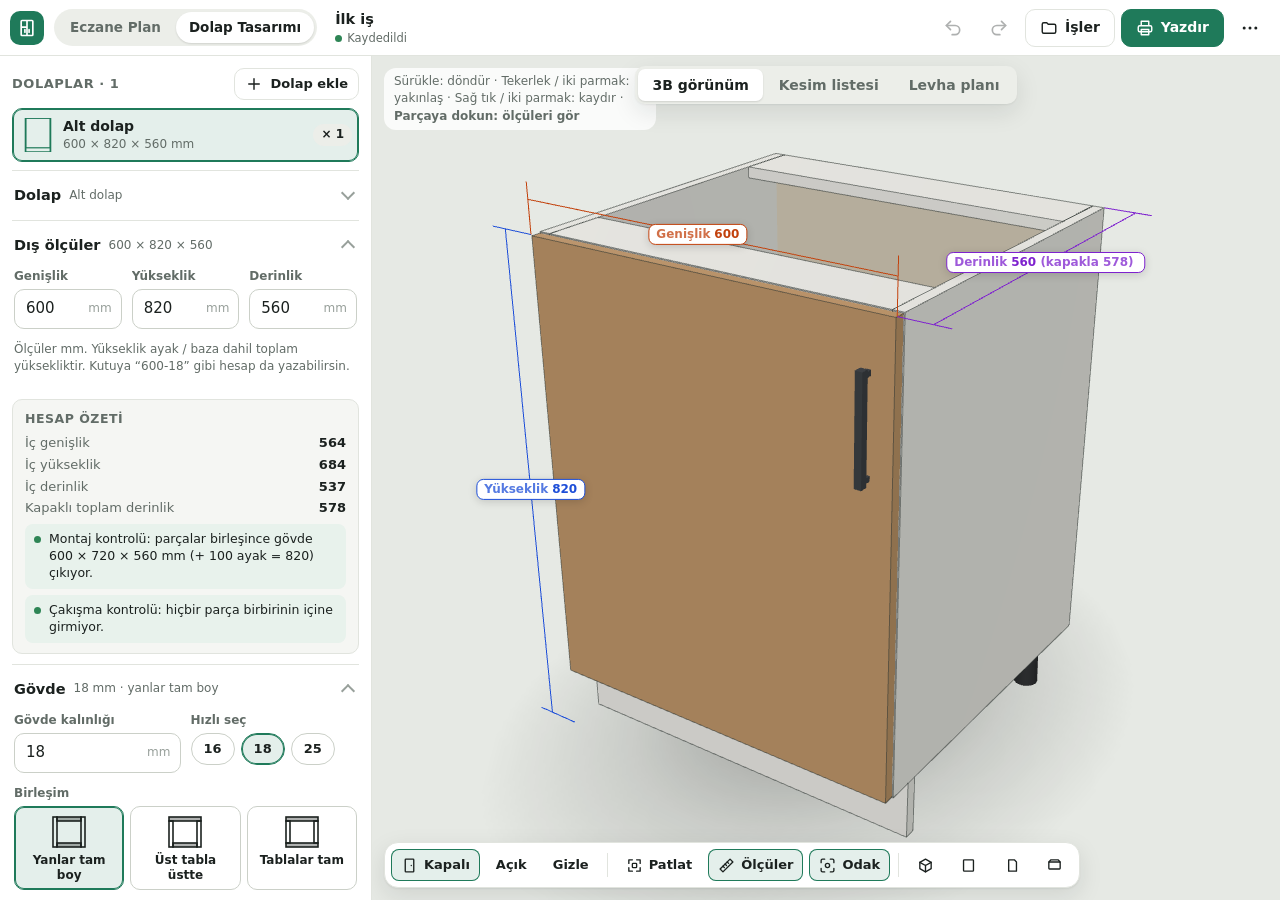
==== dolap/index.html @ 4dea0fe1 "Dolap Tasarımı: ölçüden kesim listesi, 3B parça ölçüleri, levha planı (ayrı uygulama) Üst sekmeye ba" ====
<!doctype html>
<html lang="tr">
<head>
<meta charset="utf-8">
<meta name="viewport" content="width=device-width, initial-scale=1, viewport-fit=cover, interactive-widget=resizes-content">
<meta name="theme-color" content="#FFFFFF">
<meta name="description" content="Dolap ölçülerini gir: yan, raf, tabla, arkalık, kapak ve çekmece kesim ölçüleri milimetrik hesaplansın; 3B gör, levha planı çıkar.">
<meta name="apple-mobile-web-app-capable" content="yes">
<meta name="mobile-web-app-capable" content="yes">
<link rel="icon" href="icon.svg" type="image/svg+xml">
<title>Dolap Tasarımı</title>
<script>
/* Tema, ilk boyamadan önce (yoksa ana uygulamanın teması) */
(function(){try{var s=JSON.parse(localStorage.getItem('dolap.v1.settings')||'null')||JSON.parse(localStorage.getItem('eczplan.v2.settings')||'{}');var m=s.mode||'auto';var r=document.documentElement;if(m==='glass'){r.dataset.glass='1';m='dark';}if(m==='auto')m=matchMedia('(prefers-color-scheme: dark)').matches?'dark':'light';r.dataset.mode=m;}catch(e){}})();
</script>
<style>
:root{
  --bg:#F3F4F1; --surface:#FFFFFF; --surface-2:#F5F6F3; --surface-3:#ECEEE9;
  --line:#E1E4DE; --line-2:#CBD0C8; --ink:#1B211F; --muted:#626C67; --faint:#98A09B;
  --accent:#1F7A5A; --accent-ink:#FFFFFF;
  --accent-soft:color-mix(in srgb,var(--accent) 12%,var(--surface));
  --danger:#C23A2B; --warn:#B26B12; --ok:#2E8555; --info:#3B6FB6;
  --danger-soft:color-mix(in srgb,var(--danger) 11%,var(--surface));
  --warn-soft:color-mix(in srgb,var(--warn) 13%,var(--surface));
  --ok-soft:color-mix(in srgb,var(--ok) 11%,var(--surface));
  --scene-bg:#E6E9E4; --dimL:#C2410C; --dimW:#1D4ED8; --dimT:#7E22CE;
  --shadow:0 1px 2px rgba(20,30,26,.06),0 8px 24px rgba(20,30,26,.10);
  --shadow-lg:0 2px 6px rgba(20,30,26,.08),0 20px 50px rgba(20,30,26,.18);
  --r:14px; --r-sm:10px; --r-xs:8px;
  --font:system-ui,-apple-system,"Segoe UI",Roboto,"Helvetica Neue",Arial,sans-serif;
  --mono:ui-monospace,SFMono-Regular,Menlo,Consolas,"Liberation Mono",monospace;
  --side:372px; --bar-h:56px;
  color-scheme:light;
}
:root[data-mode="dark"]{
  --bg:#121615; --surface:#1B201E; --surface-2:#212725; --surface-3:#29302D;
  --line:#2C3431; --line-2:#3D4743; --ink:#E6EBE8; --muted:#9AA59F; --faint:#6A756F;
  --accent:#3DBE8B; --accent-ink:#0E1512;
  --danger:#EE7462; --warn:#E2A94C; --ok:#4CC38A; --info:#7EA6E0;
  --scene-bg:#161B19; --dimL:#FB923C; --dimW:#60A5FA; --dimT:#C084FC;
  --shadow:0 1px 2px rgba(0,0,0,.35),0 8px 24px rgba(0,0,0,.35);
  --shadow-lg:0 2px 6px rgba(0,0,0,.4),0 20px 50px rgba(0,0,0,.5);
  color-scheme:dark;
}
*{box-sizing:border-box}
html,body{height:100%}
body{margin:0;background:var(--bg);color:var(--ink);font:14px/1.45 var(--font);-webkit-text-size-adjust:100%;-webkit-tap-highlight-color:transparent;overscroll-behavior:none}
button,input,select,textarea{font:inherit;color:inherit}
button{cursor:pointer;-webkit-user-select:none;user-select:none}
[hidden]{display:none!important}
:focus-visible{outline:2px solid var(--accent);outline-offset:2px}
svg{flex:none}
.grow{flex:1}
a{color:inherit}

/* ---------- buttons ---------- */
.btn{display:inline-flex;align-items:center;justify-content:center;gap:7px;min-height:38px;padding:0 14px;border-radius:var(--r-sm);border:1px solid var(--line);background:var(--surface);font-weight:600;white-space:nowrap;transition:background .15s,border-color .15s;text-decoration:none}
.btn:hover{background:var(--surface-2)}
.btn svg{width:18px;height:18px}
.btn.primary{background:var(--accent);border-color:var(--accent);color:var(--accent-ink)}
.btn.primary:hover{background:color-mix(in srgb,var(--accent) 88%,#000)}
.btn.ghost{border-color:transparent;background:transparent}
.btn.ghost:hover{background:var(--surface-3)}
.btn.danger{color:var(--danger)}
.btn.sm{min-height:32px;padding:0 10px;font-size:13px}
.btn.full{width:100%}
.icon-btn{display:inline-flex;align-items:center;justify-content:center;width:40px;height:40px;border-radius:var(--r-sm);border:1px solid transparent;background:transparent;color:var(--ink);padding:0;flex:none}
.icon-btn:hover{background:var(--surface-3)}
.icon-btn:disabled{opacity:.35;cursor:default;background:transparent}
.icon-btn svg{width:20px;height:20px}
.icon-btn.sm{width:32px;height:32px}
.icon-btn.sm svg{width:17px;height:17px}
.seg{display:inline-flex;background:var(--surface-3);border-radius:var(--r-sm);padding:3px;gap:2px}
.seg button{justify-content:center;border:0;background:transparent;border-radius:calc(var(--r-sm) - 3px);padding:0 14px;min-height:32px;font-weight:600;color:var(--muted);display:inline-flex;align-items:center;gap:6px;white-space:nowrap}
.seg button.on{background:var(--surface);color:var(--ink);box-shadow:0 1px 2px rgba(0,0,0,.12)}
.seg.sm button{min-height:28px;padding:0 10px;font-size:12.5px}
.chips{display:flex;flex-wrap:wrap;gap:6px}
.chips button{border:1px solid var(--line-2);background:var(--surface);border-radius:999px;padding:4px 12px;font-size:13px;font-weight:600;min-height:32px;display:inline-flex;align-items:center;gap:6px}
.chips button.on{background:var(--accent-soft);border-color:var(--accent);color:var(--ink);box-shadow:0 0 0 1px var(--accent) inset}
.chips button:disabled{opacity:.4;cursor:default}
.chips.blocks{display:grid;grid-template-columns:repeat(auto-fill,minmax(98px,1fr))}
.chips.blocks button{border-radius:var(--r-sm);flex-direction:column;padding:8px 6px 7px;gap:4px;font-size:12px;line-height:1.2;text-align:center}
.chips.blocks button svg{width:40px;height:34px}

/* ---------- top bar ---------- */
.app{position:fixed;inset:0;display:grid;grid-template-columns:var(--side) minmax(0,1fr);grid-template-rows:var(--bar-h) minmax(0,1fr);background:var(--bg)}
.bar{grid-column:1/-1;display:flex;align-items:center;gap:6px;padding:0 10px;padding-left:max(10px,env(safe-area-inset-left));padding-right:max(10px,env(safe-area-inset-right));background:var(--surface);border-bottom:1px solid var(--line);z-index:20;min-width:0}
.logo{display:inline-flex;text-decoration:none}
.logo i{width:34px;height:34px;border-radius:10px;background:var(--accent);color:var(--accent-ink);display:inline-flex;align-items:center;justify-content:center}
.logo i svg{width:20px;height:20px}
.apptabs{display:inline-flex;background:var(--surface-3);border-radius:999px;padding:3px;gap:2px;margin:0 4px;flex:none}
.apptabs a{text-decoration:none;font-weight:650;font-size:13.5px;color:var(--muted);padding:6px 13px;border-radius:999px;white-space:nowrap}
.apptabs a:hover{color:var(--ink)}
.apptabs a.on{background:var(--surface);color:var(--ink);box-shadow:0 1px 2px rgba(0,0,0,.12)}
.jobname{display:flex;flex-direction:column;align-items:flex-start;min-width:0;border:0;background:transparent;padding:3px 8px;border-radius:var(--r-xs);text-align:left;max-width:26vw}
.jobname:hover{background:var(--surface-3)}
.jobname b{font-size:14.5px;white-space:nowrap;overflow:hidden;text-overflow:ellipsis;max-width:100%}
.jobname small{font-size:11.5px;color:var(--muted);display:flex;align-items:center;gap:5px;white-space:nowrap}
.jobname small i{width:7px;height:7px;border-radius:50%;background:var(--ok);display:inline-block}
.jobname small i.dirty{background:var(--warn)}
.mtabs{display:none}

/* ---------- side / form ---------- */
.side{background:var(--surface);border-right:1px solid var(--line);overflow:auto;overscroll-behavior:contain;min-height:0;padding-bottom:30px}
.cabs{padding:12px 12px 4px;display:flex;flex-direction:column;gap:6px}
.cabs-head{display:flex;align-items:center;gap:6px;margin-bottom:2px}
.cabs-head b{flex:1;font-size:13px;color:var(--muted);text-transform:uppercase;letter-spacing:.04em}
.cab{display:flex;align-items:center;gap:10px;border:1px solid var(--line);border-radius:var(--r-sm);padding:7px 6px 7px 10px;background:var(--surface);cursor:pointer;min-height:50px}
.cab:hover{border-color:var(--line-2)}
.cab.on{border-color:var(--accent);background:var(--accent-soft);box-shadow:0 0 0 1px var(--accent) inset}
.cab .ic{width:30px;height:34px;flex:none;color:var(--muted)}
.cab.on .ic{color:var(--accent)}
.cab .tx{flex:1;min-width:0;display:flex;flex-direction:column}
.cab .tx b{font-size:14px;white-space:nowrap;overflow:hidden;text-overflow:ellipsis}
.cab .tx small{color:var(--muted);font-size:12px;font-variant-numeric:tabular-nums}
.cab .qty{font-size:12px;font-weight:700;background:var(--surface-3);border-radius:999px;padding:2px 8px;white-space:nowrap}
.cab .warnb{width:9px;height:9px;border-radius:50%;background:var(--danger);flex:none}
.cab .warnb.w{background:var(--warn)}
.form{padding:4px 12px}
.grp{border-top:1px solid var(--line);padding:4px 0}
.grp>summary{list-style:none;display:flex;align-items:center;gap:8px;padding:10px 2px;cursor:pointer;font-weight:700;font-size:14.5px;-webkit-user-select:none;user-select:none}
.grp>summary::-webkit-details-marker{display:none}
.grp>summary::after{content:"";width:8px;height:8px;border-right:2px solid var(--faint);border-bottom:2px solid var(--faint);transform:rotate(45deg);margin:-4px 4px 0 auto;transition:transform .15s}
.grp[open]>summary::after{transform:rotate(-135deg);margin-top:3px}
.grp>summary small{font-weight:500;color:var(--muted);font-size:12px;white-space:nowrap;overflow:hidden;text-overflow:ellipsis}
.grp .body{display:flex;flex-direction:column;gap:12px;padding:2px 2px 14px}
.row{display:grid;grid-template-columns:1fr 1fr;gap:10px}
.row.r3{grid-template-columns:1fr 1fr 1fr}
.fld{display:flex;flex-direction:column;gap:4px;min-width:0}
.fld>span{font-size:12px;font-weight:600;color:var(--muted);white-space:nowrap;overflow:hidden;text-overflow:ellipsis}
.fld>small{font-size:11.5px;color:var(--faint);line-height:1.3}
.inpw{position:relative;display:flex;align-items:center}
.inpw i{position:absolute;right:10px;font-style:normal;font-size:12px;color:var(--faint);pointer-events:none}
.inp{width:100%;min-height:40px;border:1px solid var(--line-2);border-radius:var(--r-sm);background:var(--surface);padding:0 34px 0 11px;font-size:15px;font-variant-numeric:tabular-nums}
.inp.txt{padding-right:11px}
.inp:focus{outline:none;border-color:var(--accent);box-shadow:0 0 0 3px var(--accent-soft)}
.inp.bad{border-color:var(--danger);box-shadow:0 0 0 3px var(--danger-soft)}
.inp::placeholder{color:var(--faint)}
select.inp{padding-right:28px;appearance:auto}
.chk{display:flex;align-items:center;gap:9px;font-weight:600;font-size:13.5px;cursor:pointer;min-height:32px}
.chk input{width:18px;height:18px;accent-color:var(--accent);margin:0}
.step{display:inline-flex;align-items:center;border:1px solid var(--line-2);border-radius:var(--r-sm);overflow:hidden;background:var(--surface);height:40px}
.step button{width:36px;height:100%;border:0;background:transparent;font-size:18px;font-weight:600;color:var(--muted)}
.step button:hover{background:var(--surface-3);color:var(--ink)}
.step b{min-width:30px;text-align:center;font-variant-numeric:tabular-nums;font-size:15px}
.lblrow{display:flex;align-items:center;gap:10px;justify-content:space-between}
.lblrow>span{font-size:12.5px;font-weight:600;color:var(--muted)}
.tip{font-size:12px;color:var(--muted);line-height:1.4;margin:0}
.secs{display:flex;flex-direction:column;gap:10px}
.sec{border:1px solid var(--line);border-radius:var(--r-sm);padding:10px;display:flex;flex-direction:column;gap:10px;background:var(--surface-2)}
.sec-h{display:flex;align-items:center;gap:8px}
.sec-h b{flex:1;font-size:13.5px}
.sec-h small{color:var(--muted);font-variant-numeric:tabular-nums}
.sec .row{gap:8px}
.mats{display:flex;flex-direction:column;gap:10px}
.mat{border:1px solid var(--line);border-radius:var(--r-sm);padding:10px;display:flex;flex-direction:column;gap:8px}
.mat-h{display:flex;align-items:center;gap:8px;font-weight:700;font-size:13px}
.sw{display:flex;flex-wrap:wrap;gap:6px}
.sw button{width:26px;height:26px;border-radius:50%;border:2px solid var(--surface);box-shadow:0 0 0 1px var(--line-2);padding:0}
.sw button.on{box-shadow:0 0 0 2px var(--accent)}

/* özet / uyarılar */
.sum{border:1px solid var(--line);border-radius:var(--r-sm);background:var(--surface-2);padding:10px 12px;display:flex;flex-direction:column;gap:6px;margin:6px 0 10px}
.sum h4{margin:0;font-size:12.5px;color:var(--muted);text-transform:uppercase;letter-spacing:.04em}
.kv{display:grid;grid-template-columns:auto 1fr;gap:3px 12px;font-size:13px}
.kv span{color:var(--muted)}
.kv b{font-variant-numeric:tabular-nums;font-weight:650;text-align:right}
.iss{display:flex;gap:8px;align-items:flex-start;font-size:12.5px;line-height:1.35;padding:7px 9px;border-radius:var(--r-xs);background:var(--danger-soft)}
.iss::before{content:"";width:7px;height:7px;border-radius:50%;background:var(--danger);flex:none;margin-top:5px}
.iss.warn{background:var(--warn-soft)}
.iss.warn::before{background:var(--warn)}
.iss.info{background:var(--surface-3)}
.iss.info::before{background:var(--info)}
.iss.ok{background:var(--ok-soft)}
.iss.ok::before{background:var(--ok)}

/* ---------- main ---------- */
.main{display:flex;flex-direction:column;min-width:0;min-height:0;position:relative}
.vtabs{display:flex;justify-content:center;padding:10px 12px 0;position:absolute;left:0;right:0;top:0;z-index:6;pointer-events:none}
.vtabs .seg{pointer-events:auto;box-shadow:var(--shadow)}
.stage{flex:1;position:relative;min-height:0;background:var(--scene-bg);overflow:hidden;touch-action:none}
.stage canvas{position:absolute;inset:0;width:100%;height:100%;display:block;outline:none}
.lbls{position:absolute;inset:0;pointer-events:none;overflow:hidden}
.lbl{position:absolute;left:0;top:0;transform:translate(-50%,-50%);background:var(--surface);color:var(--ink);border:1.5px solid currentColor;border-radius:7px;padding:1px 7px;font-size:12px;font-weight:700;white-space:nowrap;font-variant-numeric:tabular-nums;box-shadow:0 2px 8px rgba(0,0,0,.15);will-change:transform}
.lbl em{font-style:normal;font-weight:600;opacity:.75;margin-right:4px}
.lbl.L{color:var(--dimL)}.lbl.W{color:var(--dimW)}.lbl.T{color:var(--dimT)}
.lbl.o{color:var(--ink);border-color:var(--line-2)}
.lbl.pn{color:var(--muted);border-color:transparent;background:color-mix(in srgb,var(--surface) 85%,transparent);font-weight:600;font-size:11px;box-shadow:none}
.float{background:var(--surface);border:1px solid var(--line);border-radius:var(--r);box-shadow:var(--shadow)}
.tools{position:absolute;left:12px;bottom:12px;display:flex;flex-wrap:wrap;gap:6px;align-items:center;padding:6px;max-width:calc(100% - 24px)}
.tools .sep{width:1px;height:24px;background:var(--line);margin:0 2px}
.tools .tb{display:inline-flex;align-items:center;gap:6px;border:0;background:transparent;border-radius:var(--r-xs);min-height:32px;padding:0 10px;font-weight:600;font-size:13px;color:var(--ink)}
.tools .tb:hover{background:var(--surface-3)}
.tools .tb.on{background:var(--accent-soft);color:var(--ink);box-shadow:inset 0 0 0 1px var(--accent)}
.tools .tb svg{width:17px;height:17px}
.hint3d{position:absolute;left:12px;top:12px;max-width:min(300px,30%)!important;text-align:left!important;border-radius:12px!important;font-size:12px;color:var(--muted);background:color-mix(in srgb,var(--surface) 80%,transparent);padding:5px 10px;border-radius:999px;pointer-events:none;max-width:46%;text-align:right}
.loading3d{position:absolute;inset:0;display:flex;align-items:center;justify-content:center;color:var(--muted);font-weight:600;pointer-events:none}
.pcard{position:absolute;right:12px;top:60px;width:330px;max-height:calc(100% - 120px);overflow:auto;padding:14px 14px 12px;display:flex;flex-direction:column;gap:10px;z-index:5}
.pc-h{display:flex;align-items:flex-start;gap:8px}
.pc-h div{flex:1;min-width:0}
.pc-h b{display:block;font-size:16px;line-height:1.25}
.pc-h small{color:var(--muted);font-size:12px}
.pc-cut{display:flex;align-items:baseline;gap:6px;flex-wrap:wrap;font-variant-numeric:tabular-nums}
.pc-cut .n{font-size:24px;font-weight:780;letter-spacing:-.01em}
.pc-cut .n.L{color:var(--dimL)}.pc-cut .n.W{color:var(--dimW)}.pc-cut .n.T{color:var(--dimT)}
.pc-cut .x{color:var(--faint);font-weight:600}
.pc-cut .u{color:var(--muted);font-size:12px;margin-left:2px}
.pc-tag{font-size:11px;font-weight:700;text-transform:uppercase;letter-spacing:.05em;color:var(--muted)}
.pc-f{font-size:12.5px;line-height:1.45;background:var(--surface-2);border:1px solid var(--line);border-radius:var(--r-xs);padding:8px 10px;font-variant-numeric:tabular-nums}
.pc-f div+div{margin-top:3px}
.pc-f b{font-weight:700}
.pc-n{font-size:12.5px;line-height:1.4;margin:0;padding-left:18px;color:var(--ink)}
.pc-n li+li{margin-top:3px}
.ovr{display:flex;gap:6px;align-items:flex-end}
.ovr .fld{flex:1}
.badge{display:inline-flex;align-items:center;font-size:10.5px;font-weight:800;letter-spacing:.04em;text-transform:uppercase;border-radius:999px;padding:2px 7px;background:var(--warn-soft);color:var(--warn);vertical-align:middle}
.badge.off{background:var(--surface-3);color:var(--muted)}

/* ---------- kesim listesi / levha ---------- */
.pane{flex:1;overflow:auto;padding:62px 18px 40px;min-height:0}
.pane-in{max-width:1100px;margin:0 auto;display:flex;flex-direction:column;gap:16px}
.ptool{display:flex;flex-wrap:wrap;align-items:center;gap:8px}
.ptool h2{margin:0;font-size:19px;margin-right:auto}
.card{background:var(--surface);border:1px solid var(--line);border-radius:var(--r);box-shadow:var(--shadow)}
.mgrp{overflow:hidden}
.mgrp-h{display:flex;align-items:center;gap:10px;padding:12px 16px;border-bottom:1px solid var(--line);flex-wrap:wrap}
.mgrp-h b{font-size:15px}
.mgrp-h .chipx{width:16px;height:16px;border-radius:5px;border:1px solid var(--line-2);flex:none}
.mgrp-h small{color:var(--muted);font-variant-numeric:tabular-nums}
.tbl-w{overflow-x:auto}
table.cl{width:100%;border-collapse:collapse;font-size:13.5px;font-variant-numeric:tabular-nums}
table.cl th{text-align:left;font-size:11.5px;text-transform:uppercase;letter-spacing:.04em;color:var(--muted);font-weight:700;padding:8px 10px;border-bottom:1px solid var(--line);white-space:nowrap;background:var(--surface-2)}
table.cl td{padding:8px 10px;border-bottom:1px solid var(--line);vertical-align:middle}
table.cl tr:last-child td{border-bottom:0}
table.cl tbody tr{cursor:pointer}
table.cl tbody tr:hover td{background:var(--surface-2)}
table.cl tbody tr.on td{background:var(--accent-soft)}
table.cl td.num,table.cl th.num{text-align:right;white-space:nowrap}
table.cl td.big{font-weight:780;font-size:15px}
table.cl td.no{color:var(--muted);font-weight:700;width:36px}
table.cl td .sub{display:block;color:var(--muted);font-size:11.5px;font-weight:500}
table.cl td.off{opacity:.45;text-decoration:line-through}
.bsvg{width:44px;height:26px;display:block}
.bsvg rect{fill:var(--surface-3);stroke:var(--line-2)}
.bsvg line{stroke:var(--accent);stroke-width:3.2;stroke-linecap:round}
.btxt{font-size:11px;color:var(--muted);white-space:nowrap}
.tot{display:grid;grid-template-columns:repeat(auto-fit,minmax(150px,1fr));gap:10px}
.tot div{background:var(--surface);border:1px solid var(--line);border-radius:var(--r-sm);padding:10px 12px}
.tot span{display:block;font-size:11.5px;color:var(--muted);font-weight:700;text-transform:uppercase;letter-spacing:.04em}
.tot b{font-size:20px;font-variant-numeric:tabular-nums}
.sheets{display:grid;grid-template-columns:repeat(auto-fill,minmax(300px,1fr));gap:14px;padding:14px 16px 16px}
.sheet{display:flex;flex-direction:column;gap:6px}
.sheet-t{display:flex;justify-content:space-between;font-size:12.5px;color:var(--muted);font-variant-numeric:tabular-nums}
.sheet-t b{color:var(--ink)}
.sheet svg{width:100%;height:auto;display:block;border-radius:6px;background:var(--surface-3)}
.sheet svg .pl{fill:color-mix(in srgb,var(--surface-3) 70%,var(--line-2))}
.sheet svg .us{fill:url(#hatch)}
.sheet svg .pt{fill:var(--surface);stroke:var(--ink);stroke-width:2.2;cursor:pointer}
.sheet svg .pt:hover,.sheet svg .pt.on{fill:var(--accent-soft);stroke:var(--accent)}
.sheet svg text{fill:var(--ink);font-family:var(--font);font-variant-numeric:tabular-nums;pointer-events:none}
.sheet svg .gr{stroke:var(--muted);stroke-width:2;opacity:.5}
.pnote{font-size:12.5px;color:var(--muted);margin:0}

/* ---------- modal / menu / toast ---------- */
dialog.modal{border:0;padding:0;border-radius:18px;background:var(--surface);color:var(--ink);box-shadow:var(--shadow-lg);width:min(460px,calc(100vw - 28px));max-height:calc(100dvh - 40px)}
dialog.modal.wide{width:min(760px,calc(100vw - 28px))}
dialog.modal::backdrop{background:rgba(10,15,13,.42);backdrop-filter:blur(2px)}
.mhead{display:flex;align-items:center;gap:8px;padding:18px 20px 6px}
.mhead h3{margin:0;font-size:18px;flex:1}
.mbody{padding:8px 20px;display:flex;flex-direction:column;gap:12px;overflow:auto;max-height:calc(100dvh - 190px)}
.mbody p{margin:0;color:var(--muted)}
.mfoot{display:flex;gap:8px;justify-content:flex-end;padding:12px 20px 18px;flex-wrap:wrap}
.menu{position:fixed;z-index:120;background:var(--surface);border:1px solid var(--line);border-radius:14px;box-shadow:var(--shadow-lg);padding:6px;min-width:220px;display:flex;flex-direction:column}
.menu button{display:flex;align-items:center;gap:10px;border:0;background:transparent;text-align:left;padding:9px 12px;border-radius:9px;font-weight:550}
.menu button:hover{background:var(--surface-3)}
.menu button svg{width:18px;height:18px;color:var(--muted)}
.menu hr{border:0;border-top:1px solid var(--line);margin:5px 4px}
.menu .mseg{padding:6px 8px}
.menu .mseg .seg{display:flex}
.menu .mseg .seg button{flex:1;padding:0 6px}
.toast{position:fixed;left:50%;bottom:28px;transform:translate(-50%,10px);background:var(--ink);color:var(--bg);padding:10px 18px;border-radius:16px;font-weight:600;font-size:14px;opacity:0;transition:opacity .2s,transform .2s;pointer-events:none;z-index:200;box-shadow:var(--shadow-lg);max-width:calc(100vw - 32px);text-align:center}
.toast.show{opacity:1;transform:translate(-50%,0)}
.toast.err{background:var(--danger);color:#fff}
.presets{display:grid;grid-template-columns:repeat(auto-fill,minmax(160px,1fr));gap:8px}
.presets button{border:1px solid var(--line-2);background:var(--surface);border-radius:var(--r-sm);padding:10px;display:flex;gap:10px;align-items:center;text-align:left}
.presets button:hover{border-color:var(--accent);background:var(--accent-soft)}
.presets svg{width:38px;height:44px;flex:none;color:var(--accent)}
.presets b{display:block;font-size:13.5px}
.presets small{color:var(--muted);font-size:11.5px;line-height:1.3;display:block}
.jobs{display:flex;flex-direction:column;gap:6px}
.job{display:flex;align-items:center;gap:8px;border:1px solid var(--line);border-radius:var(--r-sm);padding:8px 8px 8px 12px}
.job.on{border-color:var(--accent)}
.job div{flex:1;min-width:0;cursor:pointer}
.job b{display:block;white-space:nowrap;overflow:hidden;text-overflow:ellipsis}
.job small{color:var(--muted);font-size:12px}
.help h4{margin:6px 0 2px;font-size:14px}
.help p,.help li{font-size:13px;color:var(--ink);line-height:1.5}
.help ul{margin:0;padding-left:18px}

/* ---------- yazdırma ---------- */
.print{display:none}
@media print{
  @page{size:A4;margin:12mm}
  html,body{height:auto;background:#fff!important;color:#000}
  .app,dialog,.menu,.toast{display:none!important}
  .print{display:block;font:10.5pt/1.35 var(--font);color:#000}
  .print h1{font-size:17pt;margin:0 0 2mm}
  .print h2{font-size:12.5pt;margin:6mm 0 2mm;break-after:avoid}
  .print .meta{color:#444;font-size:9.5pt;margin-bottom:4mm}
  .print table{width:100%;border-collapse:collapse;font-variant-numeric:tabular-nums;margin-bottom:3mm}
  .print th,.print td{border:0.3mm solid #999;padding:1.2mm 2mm;text-align:left;font-size:9.5pt}
  .print th{background:#eee;font-size:8.5pt;text-transform:uppercase}
  .print td.num,.print th.num{text-align:right}
  .print td.big{font-weight:800;font-size:10.5pt}
  .print tr{break-inside:avoid}
  .print .psheets{display:grid;grid-template-columns:1fr 1fr;gap:5mm}
  .print .psheet{break-inside:avoid;font-size:9pt}
  .print .psheet svg{width:100%;height:auto;max-height:110mm;border:0.3mm solid #999}
  .print .psheet svg .pl{fill:#ddd}.print .psheet svg .us{fill:#f2f2f2}.print .psheet svg .pt{fill:#fff;stroke:#000;stroke-width:2.5}
  .print .psheet svg text{fill:#000;font-family:Arial,sans-serif}
  .print .pbreak{break-before:page}
  .print .bsvg{width:30px;height:18px}.print .bsvg rect{fill:#eee;stroke:#999}.print .bsvg line{stroke:#000;stroke-width:3.5}
}

/* ---------- mobil ---------- */
@media (max-width:900px){
  .app{grid-template-columns:1fr;grid-template-rows:var(--bar-h) auto minmax(0,1fr)}
  .mtabs{display:flex;margin:8px 10px 0;grid-row:2}
  .mtabs button{flex:1;padding:0 4px}
  .side,.main{grid-row:3;grid-column:1}
  .side{border-right:0;background:var(--bg)}
  .app[data-m="form"] .main{display:none}
  .app:not([data-m="form"]) .side{display:none}
  .vtabs{display:none}
  .pane{padding:12px 12px 40px}
  .cabs,.form{padding-left:max(12px,env(safe-area-inset-left));padding-right:max(12px,env(safe-area-inset-right))}
  .grp{background:var(--surface);border:1px solid var(--line);border-radius:var(--r);padding:2px 12px;margin-bottom:8px}
  .stage{margin-top:8px}
  .pcard{left:10px;right:10px;top:auto;bottom:62px;width:auto;max-height:52%}
  .hint3d{display:none}
  .tools{left:8px;bottom:8px;right:8px;max-width:none;justify-content:center}
  .jobname{max-width:30vw}
  .hide-s{display:none!important}
}
@media (max-width:560px){
  .bar{gap:2px;padding-left:max(6px,env(safe-area-inset-left));padding-right:max(6px,env(safe-area-inset-right))}
  .logo{display:none}
  .apptabs a{padding:6px 9px;font-size:12.5px}
  #btnPrint span{display:none}
  #btnPrint{padding:0 10px}
  .jobname{max-width:24vw;padding:3px 4px}
  .icon-btn{width:36px}
}
@media (max-width:400px){
  .apptabs a:first-child{max-width:64px;overflow:hidden;text-overflow:ellipsis}
  #btnRedo{display:none}
}

/* ---------- şeffaf tema ---------- */
:root[data-glass]{
  --bg:#0A1020;
  --surface:rgba(255,255,255,.075); --surface-2:rgba(255,255,255,.11); --surface-3:rgba(255,255,255,.15);
  --line:rgba(255,255,255,.13); --line-2:rgba(255,255,255,.22);
  --ink:#F3F6FC; --muted:rgba(226,233,245,.72); --faint:rgba(226,233,245,.46);
  --danger:#FF7A6B; --warn:#F5B95A; --ok:#4ADE9A;
  --scene-bg:#0C1324;
  --glass:linear-gradient(155deg,rgba(255,255,255,.14),rgba(255,255,255,.04) 60%);
  --glass-tint:rgba(18,26,48,.42);
  --glass-blur:blur(24px) saturate(170%);
  --glass-edge:inset 0 1px 0 rgba(255,255,255,.18),inset 0 0 0 1px rgba(255,255,255,.04);
  --shadow:0 10px 30px rgba(0,0,0,.28);
  --shadow-lg:0 24px 60px rgba(0,0,0,.45);
  --r:22px; --r-sm:14px; --r-xs:11px;
}
:root[data-glass] body{background:var(--bg)}
:root[data-glass] body::before{content:"";position:fixed;inset:-10%;z-index:-1;pointer-events:none;background:
  radial-gradient(38% 34% at 10% 6%,color-mix(in srgb,var(--accent) 40%,transparent),transparent 72%),
  radial-gradient(42% 38% at 94% 14%,rgba(99,102,241,.40),transparent 72%),
  radial-gradient(48% 42% at 80% 94%,rgba(217,70,239,.24),transparent 72%),
  radial-gradient(44% 40% at 6% 90%,rgba(14,165,233,.28),transparent 72%),
  linear-gradient(180deg,#0C1426,#090E1B)}
:root[data-glass] .app{background:transparent}
:root[data-glass] :is(.bar,.side,.float,.card,.menu,dialog.modal,.toast,.tot div){background:var(--glass),var(--glass-tint);border:1px solid var(--line);-webkit-backdrop-filter:var(--glass-blur);backdrop-filter:var(--glass-blur);box-shadow:var(--shadow),var(--glass-edge)}
:root[data-glass] .bar{margin:10px 10px 0;border-radius:22px}
:root[data-glass] .side{margin:10px 0 10px 10px;border-radius:24px}
:root[data-glass] .main{margin:10px;border-radius:24px;overflow:hidden}
:root[data-glass] .stage{background:var(--scene-bg)}
:root[data-glass] .btn{border-radius:999px;background:rgba(255,255,255,.08);border-color:rgba(255,255,255,.18);box-shadow:inset 0 1px 0 rgba(255,255,255,.14)}
:root[data-glass] .btn:hover{background:rgba(255,255,255,.15)}
:root[data-glass] .btn.primary{background:linear-gradient(180deg,color-mix(in srgb,var(--accent) 80%,#fff),var(--accent));border-color:color-mix(in srgb,var(--accent) 65%,#fff);color:var(--accent-ink);box-shadow:0 8px 22px color-mix(in srgb,var(--accent) 38%,transparent),inset 0 1px 0 rgba(255,255,255,.45)}
:root[data-glass] .btn.ghost{background:transparent;border-color:transparent;box-shadow:none}
:root[data-glass] .icon-btn{border-radius:50%;border-color:rgba(255,255,255,.16);background:rgba(255,255,255,.06);box-shadow:inset 0 1px 0 rgba(255,255,255,.12)}
:root[data-glass] .icon-btn:hover{background:rgba(255,255,255,.15)}
:root[data-glass] :is(.seg,.apptabs){background:rgba(0,0,0,.24);border-radius:999px;box-shadow:inset 0 1px 2px rgba(0,0,0,.3),inset 0 0 0 1px rgba(255,255,255,.07)}
:root[data-glass] .seg button{border-radius:999px}
:root[data-glass] :is(.seg button,.apptabs a).on{background:rgba(255,255,255,.2);color:var(--ink);box-shadow:inset 0 1px 0 rgba(255,255,255,.3),0 4px 12px rgba(0,0,0,.25)}
:root[data-glass] .chips button.on,:root[data-glass] .cab.on{background:color-mix(in srgb,var(--accent) 22%,transparent);border-color:color-mix(in srgb,var(--accent) 75%,#fff)}
:root[data-glass] :is(.inp,.step,.chips button,.cab,.sec,.mat,.sum,.pc-f,.presets button,.job){background:rgba(255,255,255,.06)}
:root[data-glass] .lbl{background:rgba(12,19,36,.86)}
:root[data-glass] dialog.modal{background:var(--glass),rgba(16,24,44,.62);border-radius:26px}
:root[data-glass] .menu{background:var(--glass),rgba(16,24,44,.6);border-radius:20px}
:root[data-glass] .logo i{border-radius:12px;background:linear-gradient(135deg,color-mix(in srgb,var(--accent) 65%,#fff),var(--accent) 55%,color-mix(in srgb,var(--accent) 55%,#7C3AED))}
:root[data-glass] table.cl th{background:rgba(255,255,255,.06)}
@media (max-width:900px){
  :root[data-glass] .side{margin:0;border-radius:0;background:transparent;border:0;box-shadow:none;-webkit-backdrop-filter:none;backdrop-filter:none}
  :root[data-glass] .main{margin:8px 0 0;border-radius:0}
  :root[data-glass] .grp{background:var(--glass),var(--glass-tint);-webkit-backdrop-filter:var(--glass-blur);backdrop-filter:var(--glass-blur);border-radius:22px}
  :root[data-glass] .bar{margin:8px 8px 0}
}
@media (prefers-reduced-motion:reduce){*{transition:none!important}}

@media (max-width:1100px){.hint3d{display:none}}

</style>
</head>
<body>
<div id="app" class="app" data-m="form">
  <header class="bar">
    <a class="logo" href="../" title="Ana sayfa"><i><svg viewBox="0 0 24 24" fill="none" stroke="currentColor" stroke-width="2" stroke-linejoin="round"><rect x="5" y="3" width="14" height="18" rx="1"/><path d="M12 3v18M5 11h7"/><path d="M9.5 14v3M14.5 14v3" stroke-linecap="round"/></svg></i></a>
    <nav class="apptabs" aria-label="Uygulamalar"><a href="../">Eczane Plan</a><a class="on" aria-current="page" href="./">Dolap Tasarımı</a></nav>
    <button class="jobname" id="jobName" title="İşi yeniden adlandır"><b id="jobText">İş</b><small><i id="saveDot"></i><span id="saveText">Kaydedildi</span></small></button>
    <div class="grow"></div>
    <button class="icon-btn" id="btnUndo" title="Geri al (Ctrl+Z)"><svg viewBox="0 0 24 24" fill="none" stroke="currentColor" stroke-width="2" stroke-linecap="round" stroke-linejoin="round"><path d="M9 14L4 9l5-5"/><path d="M4 9h10.5a5.5 5.5 0 010 11H11"/></svg></button>
    <button class="icon-btn" id="btnRedo" title="Yinele (Ctrl+Y)"><svg viewBox="0 0 24 24" fill="none" stroke="currentColor" stroke-width="2" stroke-linecap="round" stroke-linejoin="round"><path d="M15 14l5-5-5-5"/><path d="M20 9H9.5a5.5 5.5 0 000 11H13"/></svg></button>
    <button class="btn hide-s" id="btnJobs" title="Kayıtlı işler"><svg viewBox="0 0 24 24" fill="none" stroke="currentColor" stroke-width="1.9" stroke-linejoin="round"><path d="M3 7a2 2 0 012-2h4l2 2h8a2 2 0 012 2v8a2 2 0 01-2 2H5a2 2 0 01-2-2z"/></svg><span>İşler</span></button>
    <button class="btn primary" id="btnPrint" title="Kesim listesini yazdır / PDF kaydet"><svg viewBox="0 0 24 24" fill="none" stroke="currentColor" stroke-width="1.9" stroke-linejoin="round"><path d="M7 9V3h10v6"/><rect x="3" y="9" width="18" height="8" rx="2"/><path d="M7 14h10v7H7z"/></svg><span>Yazdır</span></button>
    <button class="icon-btn" id="btnMenu" title="Menü"><svg viewBox="0 0 24 24" fill="currentColor"><circle cx="5" cy="12" r="1.8"/><circle cx="12" cy="12" r="1.8"/><circle cx="19" cy="12" r="1.8"/></svg></button>
  </header>

  <nav class="mtabs seg" id="mtabs">
    <button data-v="form" class="on">Ölçüler</button>
    <button data-v="3d">3B</button>
    <button data-v="cut">Kesim</button>
    <button data-v="nest">Levha</button>
  </nav>

  <aside class="side" id="side">
    <div class="cabs" id="cabs"></div>
    <div class="form" id="form"></div>
  </aside>

  <main class="main" id="main">
    <div class="vtabs"><div class="seg" id="viewSeg">
      <button data-v="3d" class="on">3B görünüm</button>
      <button data-v="cut">Kesim listesi</button>
      <button data-v="nest">Levha planı</button>
    </div></div>
    <section class="stage" id="v3d">
      <canvas id="cv"></canvas>
      <div class="lbls" id="lbls"></div>
      <div class="tools float" id="tools3d"></div>
      <div class="pcard float" id="pcard" hidden></div>
      <div class="hint3d" id="hint3d">Sürükle: döndür · Tekerlek / iki parmak: yakınlaş · Sağ tık / iki parmak: kaydır · <b>Parçaya dokun: ölçüleri gör</b></div>
      <div class="loading3d" id="load3d">3B hazırlanıyor…</div>
    </section>
    <section class="pane" id="vcut" hidden></section>
    <section class="pane" id="vnest" hidden></section>
  </main>
</div>

<div id="print" class="print"></div>
<dialog id="modal" class="modal"></dialog>
<div id="menu" class="menu" hidden></div>
<div id="toast" class="toast"></div>

<script>
'use strict';
/* =====================================================================
   Dolap Tasarımı — bağımsız uygulama (ana eczane planından ayrı)
   Tüm ölçüler milimetre (mm). Koordinat: x sağa (genişlik), y yukarı
   (yükseklik), z öne (derinlik); dolabın sol-arka-alt köşesi (0,0,0).
   ===================================================================== */
const $ = (s, r = document) => r.querySelector(s);
const $$ = (s, r = document) => [...r.querySelectorAll(s)];

function h(tag, attrs, ...kids) {
  const el = document.createElement(tag);
  if (attrs) for (const [k, v] of Object.entries(attrs)) {
    if (v == null || v === false) continue;
    if (k === 'class') el.className = v;
    else if (k === 'style') el.style.cssText = v;
    else if (k === 'html') el.innerHTML = v;
    else if (k.startsWith('on') && typeof v === 'function') el.addEventListener(k.slice(2), v);
    else if (k in el && typeof v !== 'string' && k !== 'list') el[k] = v;
    else el.setAttribute(k, v === true ? '' : v);
  }
  for (const c of kids.flat(9)) if (c != null && c !== false) el.append(c.nodeType ? c : String(c));
  return el;
}
const SVGNS = 'http://www.w3.org/2000/svg';
function sv(tag, attrs, ...kids) {
  const el = document.createElementNS(SVGNS, tag);
  if (attrs) for (const [k, v] of Object.entries(attrs)) if (v != null && v !== false) el.setAttribute(k, v);
  for (const c of kids.flat(9)) if (c != null && c !== false) el.append(c.nodeType ? c : document.createTextNode(String(c)));
  return el;
}
const icon = (d, sw = 1.9) => { const s = sv('svg', {viewBox: '0 0 24 24', fill: 'none', stroke: 'currentColor', 'stroke-width': sw, 'stroke-linecap': 'round', 'stroke-linejoin': 'round'}); s.innerHTML = d; return s; };
const IC = {
  plus: '<path d="M12 5v14M5 12h14"/>',
  copy: '<rect x="8" y="8" width="12" height="12" rx="2"/><path d="M16 8V5a1 1 0 00-1-1H5a1 1 0 00-1 1v10a1 1 0 001 1h3"/>',
  trash: '<path d="M4 7h16M10 11v6M14 11v6M6 7l1 13h10l1-13M9 7V4h6v3"/>',
  x: '<path d="M6 6l12 12M18 6L6 18"/>',
  down: '<path d="M12 4v12m0 0l-5-5m5 5l5-5"/><path d="M4 20h16"/>',
  up: '<path d="M12 16V4m0 0L7 9m5-5l5 5"/><path d="M4 15v4a1 1 0 001 1h14a1 1 0 001-1v-4"/>',
  table: '<rect x="3" y="4" width="18" height="16" rx="2"/><path d="M3 10h18M9 10v10"/>',
  print: '<path d="M7 9V3h10v6"/><rect x="3" y="9" width="18" height="8" rx="2"/><path d="M7 14h10v7H7z"/>',
  help: '<circle cx="12" cy="12" r="9"/><path d="M9.5 9.5a2.5 2.5 0 114 2c-1 .6-1.5 1.1-1.5 2.2M12 17h.01"/>',
  folder: '<path d="M3 7a2 2 0 012-2h4l2 2h8a2 2 0 012 2v8a2 2 0 01-2 2H5a2 2 0 01-2-2z"/>',
  file: '<path d="M6 3h9l4 4v14H6z"/><path d="M14 3v5h5"/>',
  edit: '<path d="M4 20h4L19 9l-4-4L4 16z"/>',
  door: '<rect x="6" y="3" width="12" height="18" rx="1"/><path d="M14.5 12h.01"/>',
  explode: '<path d="M4 9V4h5M20 9V4h-5M4 15v5h5M20 15v5h-5"/><rect x="9" y="9" width="6" height="6" rx="1"/>',
  ruler: '<path d="M3 17L17 3l4 4L7 21z"/><path d="M7 13l2 2M10 10l2 2M13 7l2 2"/>',
  cube: '<path d="M12 3l8 4.5v9L12 21l-8-4.5v-9z"/><path d="M12 12l8-4.5M12 12v9M12 12L4 7.5"/>',
  eye: '<path d="M2 12s3.6-7 10-7 10 7 10 7-3.6 7-10 7S2 12 2 12z"/><circle cx="12" cy="12" r="3"/>',
  front: '<rect x="5" y="4" width="14" height="16" rx="1"/>',
  side: '<path d="M8 4h8l3 3v13H8z"/>',
  top: '<rect x="4" y="7" width="16" height="10" rx="1"/><path d="M4 7l3-3h10l3 3"/>',
  focus: '<circle cx="12" cy="12" r="3"/><path d="M3 8V5a2 2 0 012-2h3M16 3h3a2 2 0 012 2v3M21 16v3a2 2 0 01-2 2h-3M8 21H5a2 2 0 01-2-2v-3"/>',
};

const uid = () => Math.random().toString(36).slice(2, 8) + Date.now().toString(36).slice(-4);
const clamp = (v, a, b) => Math.max(a, Math.min(b, v));
const r1 = v => Math.round(v * 10) / 10;
const clone = o => JSON.parse(JSON.stringify(o));
/* mm yazımı: ondalık virgül, binlik ayırıcı yok (2800 → "2800", 559.2 → "559,2") */
function fmt(v, d = 1) {
  if (v == null || !isFinite(v)) return '–';
  const x = Math.round(v * 10 ** d) / 10 ** d;
  return x.toLocaleString('tr-TR', {maximumFractionDigits: d, useGrouping: false});
}
const fmt2 = v => fmt(v, 2);
/* Girdi: "600", "559,5", "600-18*2" gibi basit hesaplar da kabul edilir */
function evalNum(s) {
  if (typeof s === 'number') return s;
  s = String(s || '').trim().replace(/\s+/g, '').replace(/,/g, '.').replace(/[x×]/g, '*').replace(/−/g, '-');
  if (!s) return NaN;
  if (!/^[0-9+\-*/().]+$/.test(s)) return NaN;
  try { const v = Function('"use strict";return(' + s + ')')(); return typeof v === 'number' && isFinite(v) ? v : NaN; } catch (e) { return NaN; }
}
const debounce = (fn, ms) => { let t; return (...a) => { clearTimeout(t); t = setTimeout(() => fn(...a), ms); }; };
const esc = s => String(s).replace(/[&<>"]/g, c => ({'&': '&amp;', '<': '&lt;', '>': '&gt;', '"': '&quot;'}[c]));

function toast(msg, kind) {
  const t = $('#toast'); t.textContent = msg; t.className = 'toast show' + (kind === 'err' ? ' err' : '');
  clearTimeout(toast._t); toast._t = setTimeout(() => t.classList.remove('show'), kind === 'err' ? 4200 : 2400);
}
function download(name, data, type = 'text/plain') {
  const blob = data instanceof Blob ? data : new Blob([data], {type});
  const a = h('a', {href: URL.createObjectURL(blob), download: name}); document.body.append(a); a.click();
  setTimeout(() => { URL.revokeObjectURL(a.href); a.remove(); }, 1500);
}
const fileSafe = s => String(s || 'dolap').replace(/[\\/:*?"<>|]+/g, '-').trim().slice(0, 60) || 'dolap';

/* ---------- modal ---------- */
const Modal = {
  open({title, body, actions = [], wide = false, onClose}) {
    const d = $('#modal'); d.className = 'modal' + (wide ? ' wide' : ''); d.innerHTML = '';
    return new Promise(res => {
      let done = false;
      const close = v => { if (done) return; done = true; d.close(); onClose && onClose(v); res(v); };
      const head = h('div', {class: 'mhead'}, h('h3', null, title), h('button', {class: 'icon-btn sm', type: 'button', 'aria-label': 'Kapat', onclick: () => close(null)}, icon(IC.x)));
      const b = h('div', {class: 'mbody'}, body);
      const foot = actions.length ? h('div', {class: 'mfoot'}, actions.map(a => h('button', {type: 'button', class: 'btn' + (a.primary ? ' primary' : '') + (a.danger ? ' danger' : ''), onclick: () => { const v = a.value !== undefined ? a.value : a.onClick ? a.onClick() : true; if (v !== false) close(v); }}, a.t))) : null;
      d.append(head, b, foot || '');
      d.onclose = () => close(null);
      d.onclick = e => { if (e.target === d) close(null); };
      d.showModal();
      const f = d.querySelector('input,select'); if (f) setTimeout(() => { f.focus(); f.select && f.select(); }, 30);
      Modal.close = close;
    });
  },
  close() {},
  confirm(text, okText = 'Tamam', danger = false) { return Modal.open({title: 'Emin misin?', body: h('p', null, text), actions: [{t: 'Vazgeç', value: false}, {t: okText, primary: !danger, danger, value: true}]}); },
  prompt(title, value = '', label = '') {
    const inp = h('input', {class: 'inp txt', value, maxlength: 80, onkeydown: e => { if (e.key === 'Enter') { e.preventDefault(); Modal.close(inp.value.trim()); } }});
    return Modal.open({title, body: h('label', {class: 'fld'}, label && h('span', null, label), inp), actions: [{t: 'Vazgeç', value: null}, {t: 'Kaydet', primary: true, onClick: () => inp.value.trim()}]});
  },
};

/* ---------- açılır menü ---------- */
const Menu = {
  show(anchor, items) {
    const m = $('#menu'); m.innerHTML = '';
    for (const it of items) {
      if (it === '-') { m.append(h('hr')); continue; }
      if (it.el) { m.append(it.el); continue; }
      m.append(h('button', {type: 'button', onclick: () => { Menu.hide(); it.fn(); }}, it.ic ? icon(it.ic) : null, it.t));
    }
    m.hidden = false;
    const r = anchor.getBoundingClientRect(), mw = m.offsetWidth, mh = m.offsetHeight;
    m.style.left = clamp(r.right - mw, 8, innerWidth - mw - 8) + 'px';
    m.style.top = (r.bottom + 6 + mh > innerHeight ? Math.max(8, r.top - mh - 6) : r.bottom + 6) + 'px';
    setTimeout(() => document.addEventListener('pointerdown', Menu._out = e => { if (!m.contains(e.target)) Menu.hide(); }, {once: false}), 0);
  },
  hide() { $('#menu').hidden = true; if (Menu._out) document.removeEventListener('pointerdown', Menu._out); Menu._out = null; },
};

/* =====================================================================
   Veri modeli: iş (job) → dolaplar (cabinet) → bölmeler (section)
   ===================================================================== */
const FINISHES = {
  beyaz: ['Beyaz', '#F2F1EC'], krem: ['Krem', '#E9DFCB'], gri: ['Açık gri', '#C8CCCB'], tas: ['Taş gri', '#9A9C97'],
  antrasit: ['Antrasit', '#41464B'], siyah: ['Siyah', '#232528'], mese: ['Meşe', '#C49A6C'], kayin: ['Kayın', '#D8B48C'],
  ceviz: ['Ceviz', '#7B5539'], yesil: ['Adaçayı', '#8FA58C'], mavi: ['Gece mavisi', '#33475E'], arka: ['Arkalık (ham)', '#DCD3C2'],
};
const MAT_KEYS = ['body', 'back', 'front', 'drawer'];
const MAT_NAMES = {body: 'Gövde', back: 'Arkalık / çekmece tabanı', front: 'Kapak ve çekmece önü', drawer: 'Çekmece kutusu'};
const DEF_MATS = () => ({
  body: {label: 'MDF Lam Beyaz', color: 'beyaz', L: 2800, W: 2100, grain: false},
  back: {label: 'Arkalık MDF', color: 'arka', L: 2800, W: 2100, grain: false},
  front: {label: 'MDF Lam Meşe', color: 'mese', L: 2800, W: 2100, grain: true},
  drawer: {label: 'MDF Lam Beyaz', color: 'beyaz', L: 2800, W: 2100, grain: false},
});

const SEC_DEF = {w: 0, shelves: 1, shelfType: 'adj', drawers: 0, drawerH: 0, hanger: false, door: 'auto', hinge: 'L'};
const S = o => Object.assign({}, SEC_DEF, o);
/* Bölmeden bağımsız tüm yapı ayarları (dolaplar arası "ayarları uygula" bunları kopyalar) */
const CAB_DEF = {
  name: 'Dolap', qty: 1, W: 600, H: 820, D: 560,
  t: 18,                 // gövde kalınlığı
  build: 'sides',        // sides: yanlar tam boy · top: üst tabla yanların üstünde · over: alt+üst tabla tam
  top: 'panel',          // panel: üst tabla · rails: ön/arka kuşak · none: üst yok
  railW: 100,            // kuşak eni
  base: 'legs',          // none · legs: ayak + klipsli baza · plinth: yanlar yere iner · frame: baza kasası · wall: duvara asma
  baseH: 100, plinthSet: 40,
  back: 'groove',        // groove: kanallı · nailed: arkadan çakma · inset: gömme (tam kalınlık) · none
  backT: 8, grooveD: 8, grooveO: 15, backTol: 1,
  overlay: 'full',       // full: tam bindirme · half: yarım bindirme · inset: gömme kapak
  frontT: 18, gap: 3, edge: 1.5,
  shelfGap: 1, shelfSet: 20,
  drawerT: 18, railGap: 13, railType: 'ball',
  bandBody: 0.8, bandFront: 1, bandDrawer: 0.8, deduct: true,
};
const STRUCT_KEYS = Object.keys(CAB_DEF).filter(k => !['name', 'qty', 'W', 'H', 'D'].includes(k));

const PRESETS = [
  {k: 'base', n: 'Alt dolap', d: 'Mutfak; ayak + baza, kuşaklı, 1 raf', o: {W: 600, H: 820, D: 560, base: 'legs', baseH: 100, top: 'rails', sections: [S({shelves: 1})]}},
  {k: 'drawers', n: 'Çekmeceli alt dolap', d: '3 eşit çekmece, ayaklı', o: {W: 600, H: 820, D: 560, base: 'legs', baseH: 100, top: 'rails', sections: [S({shelves: 0, drawers: 3})]}},
  {k: 'sink', n: 'Evye alt dolabı', d: 'Çift kapak, rafsız, kuşaklı', o: {W: 800, H: 820, D: 560, base: 'legs', baseH: 100, top: 'rails', sections: [S({shelves: 0, door: '2'})]}},
  {k: 'wall', n: 'Üst dolap', d: 'Duvara asma, 1 raf', o: {W: 800, H: 720, D: 320, base: 'wall', top: 'panel', sections: [S({shelves: 1})]}},
  {k: 'tall', n: 'Boy dolabı (kiler)', d: 'Ayaklı, 4 raf, tek kapak', o: {W: 600, H: 2100, D: 560, base: 'legs', baseH: 100, top: 'panel', sections: [S({shelves: 4, door: '1'})]}},
  {k: 'wardrobe', n: 'Gardırop', d: 'Askı + raflı/çekmeceli bölme', o: {W: 1000, H: 2200, D: 580, base: 'plinth', baseH: 80, top: 'panel', sections: [S({shelves: 1, hanger: true, hinge: 'L'}), S({shelves: 4, drawers: 2, drawerH: 180, hinge: 'R'})]}},
  {k: 'chest', n: 'Şifonyer / komodin', d: '4 çekmece, bazalı', o: {W: 800, H: 850, D: 450, base: 'plinth', baseH: 60, top: 'panel', build: 'top', sections: [S({shelves: 0, drawers: 4})]}},
  {k: 'book', n: 'Kitaplık / açık raf', d: 'Kapaksız, 4 raf', o: {W: 800, H: 2000, D: 320, base: 'plinth', baseH: 60, top: 'panel', sections: [S({shelves: 4, door: 'none'})]}},
  {k: 'pharmacy', n: 'Eczane raf dolabı', d: 'İki bölmeli açık raf, sabit raflı', o: {W: 1000, H: 2100, D: 400, base: 'plinth', baseH: 100, top: 'panel', sections: [S({shelves: 6, shelfType: 'fixed', door: 'none'}), S({shelves: 6, shelfType: 'fixed', door: 'none'})]}},
  {k: 'blank', n: 'Boş gövde', d: 'Sadece kasa, raf ve kapak yok', o: {W: 600, H: 720, D: 560, base: 'none', top: 'panel', sections: [S({shelves: 0, door: 'none'})]}},
];

function newCab(key = 'base', job) {
  const p = PRESETS.find(x => x.k === key) || PRESETS[0];
  const c = Object.assign(clone(CAB_DEF), {id: uid(), sections: [S()], over: {}}, clone(p.o));
  c.name = p.n;
  if (job) { const same = job.cabs.filter(x => x.name.startsWith(p.n)).length; if (same) c.name = `${p.n} ${same + 1}`; }
  return c;
}
function normalizeCab(c) {
  c = Object.assign(clone(CAB_DEF), c || {});
  if (!c.id) c.id = uid();
  for (const k of Object.keys(CAB_DEF)) if (typeof CAB_DEF[k] === 'number') { const v = Number(c[k]); c[k] = isFinite(v) ? v : CAB_DEF[k]; }
  c.qty = Math.max(1, Math.round(c.qty));
  if (!Array.isArray(c.sections) || !c.sections.length) c.sections = [S()];
  c.sections = c.sections.slice(0, 12).map(s => { const o = Object.assign({}, SEC_DEF, s); for (const k of ['w', 'shelves', 'drawers', 'drawerH']) o[k] = Math.max(0, Number(o[k]) || 0); o.shelves = Math.min(30, Math.round(o.shelves)); o.drawers = Math.min(12, Math.round(o.drawers)); o.hanger = !!o.hanger; return o; });
  if (!c.over || typeof c.over !== 'object') c.over = {};
  c.deduct = c.deduct !== false;
  return c;
}
function newJob(name = 'Yeni iş') {
  const j = {id: uid(), name, created: Date.now(), updated: Date.now(), mats: DEF_MATS(), kerf: 4, trim: 10, cabs: [], cur: null};
  const c = newCab('base', j); j.cabs.push(c); j.cur = c.id;
  return j;
}
function normalizeJob(j) {
  j = Object.assign({id: uid(), name: 'İş', created: Date.now(), updated: Date.now(), kerf: 4, trim: 10}, j || {});
  const dm = DEF_MATS(); j.mats = j.mats || {};
  for (const k of MAT_KEYS) { j.mats[k] = Object.assign({}, dm[k], j.mats[k] || {}); for (const q of ['L', 'W']) j.mats[k][q] = Number(j.mats[k][q]) || dm[k][q]; j.mats[k].grain = !!j.mats[k].grain; }
  j.kerf = Math.max(0, Number(j.kerf) || 0); j.trim = Math.max(0, Number(j.trim) || 0);
  j.cabs = (Array.isArray(j.cabs) ? j.cabs : []).map(normalizeCab);
  if (!j.cabs.length) j.cabs.push(newCab('base'));
  if (!j.cabs.some(c => c.id === j.cur)) j.cur = j.cabs[0].id;
  return j;
}

/* ---------- kayıt (yalnız bu cihaz) ---------- */
const Store = {
  K: 'dolap.v1.',
  get(k, d) { try { const v = localStorage.getItem(this.K + k); return v == null ? d : JSON.parse(v); } catch (e) { return d; } },
  set(k, v) { try { localStorage.setItem(this.K + k, JSON.stringify(v)); return true; } catch (e) { return false; } },
  del(k) { try { localStorage.removeItem(this.K + k); } catch (e) {} },
  list() { const l = this.get('index', []); return Array.isArray(l) ? l.sort((a, b) => b.updated - a.updated) : []; },
  load(id) { const j = this.get('job.' + id, null); return j ? normalizeJob(j) : null; },
  save(j) {
    j.updated = Date.now();
    if (!this.set('job.' + j.id, j)) return false;
    const l = this.list().filter(x => x.id !== j.id);
    l.push({id: j.id, name: j.name, updated: j.updated, n: j.cabs.reduce((a, c) => a + c.qty, 0), k: j.cabs.length});
    this.set('index', l); this.set('last', j.id);
    return true;
  },
  remove(id) { this.del('job.' + id); this.set('index', this.list().filter(x => x.id !== id)); },
};
const Settings = {
  v: null,
  load() { this.v = Object.assign({mode: null, open: {dims: 1, body: 1, secs: 1}, view: '3d', scope: 'job'}, Store.get('settings', {})); if (!this.v.mode) { try { this.v.mode = JSON.parse(localStorage.getItem('eczplan.v2.settings') || '{}').mode || 'auto'; } catch (e) { this.v.mode = 'auto'; } } },
  set(k, v) { this.v[k] = v; Store.set('settings', this.v); },
};

/* =====================================================================
   Hesap motoru: dolap ölçüleri → parçalar (3B konum + kesim ölçüsü)
   Her parçanın boy/en/kalınlığı 3B kutusundan türetilir; böylece 3B
   görüntü ile kesim listesi her zaman birebir aynıdır.
   Boy (L) = desen / su yönü; En (W); Kalınlık (T).
   ===================================================================== */
const RAILS = [250, 270, 300, 350, 400, 450, 500, 550, 600, 650, 700];
const hingeCount = h => h <= 900 ? 2 : h <= 1500 ? 3 : h <= 2000 ? 4 : 5;
const hingeAt = (h, n) => n < 2 ? [h / 2] : Array.from({length: n}, (_, i) => 100 + (h - 200) * i / (n - 1));
const HINGE_TYPE = {full: 'Düz menteşe (tam bindirme)', half: 'Yarım bükük menteşe (yarım bindirme)', inset: 'Tam bükük menteşe (gömme kapak)'};
const RAIL_TYPE = {ball: 'Bilyalı teleskopik ray', roller: 'Makaralı ray', hidden: 'Gizli ray (frenli)'};
const KIND_ORDER = ['side', 'top', 'bottom', 'rail', 'divider', 'sep', 'shelf', 'back', 'plinth', 'door', 'dfront', 'dside', 'dfb', 'dbottom'];
const AXI = {x: 0, y: 1, z: 2};

/* Formül: [[değer, 'açıklama', işaret], ...] → {v, s}; değeri sıfır olan ek terimler yazılmaz */
function fx(terms) {
  const ts = terms.filter((q, i) => !i || Math.abs(q[0]) > 1e-9);
  let v = 0, s = '';
  ts.forEach(([x, tx, sg], i) => { const neg = i && sg < 0; v += neg ? -x : x; s += (i ? (neg ? ' − ' : ' + ') : '') + fmt(x) + (tx ? ' ' + tx : ''); });
  return {v, s: ts.length > 1 ? `${s} = ${fmt(v)}` : s};
}

function calcCab(c) {
  const R = {parts: [], hw: [], warn: [], sum: [], secs: [], extras: [], check: [], ok: false, dims: null};
  const P = R.parts, warn = (lvl, t) => R.warn.push({lvl, t});
  const {W, H, D, t} = c, bt = c.backT, tf = c.frontT, dt = c.drawerT, g = c.gap, e = c.edge;
  const bb = c.bandBody, bf = c.bandFront, bd = c.bandDrawer;
  if (!(W >= 100 && H >= 100 && D >= 100)) { warn('err', 'Genişlik, yükseklik ve derinlik en az 100 mm olmalı.'); return R; }
  if (W > 6000 || H > 4000 || D > 1500) { warn('err', 'Ölçüler çok büyük görünüyor (mm girildiğinden emin ol).'); return R; }
  if (!(t >= 5 && t <= 50 && 3 * t < Math.min(W, H))) { warn('err', 'Gövde kalınlığı geçersiz.'); return R; }
  const hw = (k, n, q, note = '') => { if (q > 0) R.hw.push({k, n, q, note}); };
  const add = o => {
    const b = o.box, ext = [b[3] - b[0], b[4] - b[1], b[5] - b[2]];
    const p = Object.assign({mat: 'body', bandL: [0, 0], bandW: [0, 0], notes: [], sub: ''}, o);
    p.L = ext[AXI[o.ax[0]]]; p.Wd = ext[AXI[o.ax[1]]]; p.T = ext[AXI[o.ax[2]]];
    P.push(p); return p;
  };

  /* ---- taban / gövde yüksekliği ---- */
  let base = c.base; const botOver = c.build === 'over';
  if (base === 'plinth' && botOver) { base = 'frame'; warn('info', 'Alt tabla yanların altında olduğu için yanlar yere inemez; baza, ayrı baza kasası olarak hesaplandı.'); }
  const raised = base === 'legs' || base === 'frame';
  const bH = base === 'none' || base === 'wall' ? 0 : c.baseH;
  if (bH && (bH < 20 || bH > H - 3 * t - 60)) { warn('err', 'Baza / ayak yüksekliği dolap yüksekliğine göre geçersiz.'); return R; }
  const y0c = raised ? bH : 0, Hc = H - y0c, yTop1 = H;
  const hasTop = c.top !== 'none', topOver = hasTop && (c.build === 'top' || botOver);
  const nailed = c.back === 'nailed', zb0 = nailed ? bt : 0, Dc = D - zb0;
  const go = c.grooveO, gd = c.grooveD, tol = c.backTol;
  const Di = c.back === 'groove' ? D - go - bt : c.back === 'none' ? D : D - bt, zi0 = D - Di;
  const botY0 = base === 'plinth' ? bH : y0c, yb = botY0 + t, yt = hasTop ? yTop1 - t : yTop1;
  const sideH = Hc - (topOver ? t : 0) - (botOver ? t : 0), sideY0 = y0c + (botOver ? t : 0);
  const Wi = W - 2 * t, Hi = yt - yb;
  if (Wi < 60 || Hi < 60 || Di < 60) { warn('err', 'İç hacim çok küçük; ölçüleri ve kalınlıkları kontrol et.'); return R; }
  if (c.back === 'groove' && (gd >= t * .75 || go + bt >= D / 3)) warn('warn', `Arkalık kanalı (${fmt(gd)} mm derin, arkadan ${fmt(go)} mm) gövde kalınlığına / derinliğe göre fazla.`);
  const inset = c.overlay === 'inset', half = c.overlay === 'half';

  /* ---- yan dikmeler ---- */
  const baseTx = base === 'legs' ? '(ayak)' : '(baza kasası)';
  const fSide = fx([[H, '(yükseklik)'], [y0c, baseTx, -1], [topOver ? t : 0, '(üst tabla)', -1], [botOver ? t : 0, '(alt tabla)', -1]]);
  const fDc = fx([[D, '(derinlik)'], [zb0, '(çakma arkalık)', -1]]);
  const grooveNote = c.back === 'groove' ? `Arkalık kanalı: arka kenardan ${fmt(go)} mm içeride, ${fmt(bt + .5)} mm genişlik, ${fmt(gd)} mm derinlik.` : null;
  for (const [sd, nm] of [['L', 'sol'], ['R', 'sağ']]) {
    const x0 = sd === 'L' ? 0 : W - t;
    add({id: 'side-' + sd, name: 'Yan dikme', sub: nm, kind: 'side', box: [x0, sideY0, zb0, x0 + t, sideY0 + sideH, D], ax: 'yzx', bandL: [bb, 0], fL: fSide.s, fW: fDc.s, notes: [grooveNote, base === 'plinth' ? `Alt tabla yerden ${fmt(bH)} mm yukarıda (baza boşluğu); ön baza ${fmt(c.plinthSet)} mm içeride.` : null].filter(Boolean)});
  }
  /* ---- üst ---- */
  const fTop = topOver ? fx([[W, '(genişlik)']]) : fx([[W, '(genişlik)'], [2 * t, '(2 yan)', -1]]);
  const tx0 = topOver ? 0 : t, tx1 = topOver ? W : W - t;
  if (c.top === 'panel') add({id: 'top', name: 'Üst tabla', kind: 'top', box: [tx0, yTop1 - t, zb0, tx1, yTop1, D], ax: 'xzy', bandL: [bb, 0], fL: fTop.s, fW: fDc.s, notes: [grooveNote].filter(Boolean)});
  else if (c.top === 'rails') {
    const rw = Math.min(c.railW, Dc / 2);
    add({id: 'rail-f', name: 'Ön kuşak', kind: 'rail', box: [tx0, yTop1 - t, D - rw, tx1, yTop1, D], ax: 'xzy', bandL: [bb, 0], fL: fTop.s, fW: `${fmt(rw)} (kuşak eni)`});
    add({id: 'rail-b', name: 'Arka kuşak', kind: 'rail', box: [tx0, yTop1 - t, zb0, tx1, yTop1, zb0 + rw], ax: 'xzy', fL: fTop.s, fW: `${fmt(rw)} (kuşak eni)`, notes: [c.back === 'groove' ? 'Arkalık kanalı arka kuşakta da açılır.' : null].filter(Boolean)});
  }
  /* ---- alt tabla ---- */
  const fBot = botOver ? fx([[W, '(genişlik)']]) : fx([[W, '(genişlik)'], [2 * t, '(2 yan)', -1]]);
  add({id: 'bottom', name: 'Alt tabla', kind: 'bottom', box: [botOver ? 0 : t, botY0, zb0, botOver ? W : W - t, botY0 + t, D], ax: 'xzy', bandL: [bb, 0], fL: fBot.s, fW: fDc.s, notes: [grooveNote].filter(Boolean)});

  /* ---- arkalık ---- */
  if (c.back === 'groove') {
    const y1 = hasTop ? yt + gd - tol : yt - tol;
    add({id: 'back', name: 'Arkalık', kind: 'back', mat: 'back', box: [t - gd + tol, yb - gd + tol, go, W - t + gd - tol, y1, go + bt], ax: 'yxz',
      fL: fx([[Hi, '(iç yükseklik)'], [gd, '(alt kanal)'], [hasTop ? gd : 0, '(üst kanal)'], [hasTop ? 2 * tol : tol, '(boşluk payı)', -1]]).s,
      fW: fx([[Wi, '(iç genişlik)'], [2 * gd, '(2 yan kanal)'], [2 * tol, '(boşluk payı)', -1]]).s,
      notes: [`Yanların, alt tablanın${hasTop ? ' ve üstün' : ''} kanalına geçer (kanal ${fmt(gd)} mm, arka kenardan ${fmt(go)} mm).`]});
  } else if (nailed) {
    const y0 = (base === 'plinth' ? botY0 : y0c) + tol;
    add({id: 'back', name: 'Arkalık', kind: 'back', mat: 'back', box: [tol, y0, 0, W - tol, yTop1 - tol, bt], ax: 'yxz',
      fL: fx([[H, '(yükseklik)'], [base === 'plinth' ? bH : y0c, base === 'plinth' ? '(baza boşluğu)' : baseTx, -1], [2 * tol, '(kenar payı)', -1]]).s,
      fW: fx([[W, '(genişlik)'], [2 * tol, '(kenar payı)', -1]]).s,
      notes: ['Gövdenin arkasına çakılır / vidalanır; gövde parçalarının derinliği arkalık kalınlığı kadar azdır.']});
  } else if (c.back === 'inset') {
    add({id: 'back', name: 'Arkalık (gömme)', kind: 'back', mat: 'back', box: [t, yb, 0, W - t, yt, bt], ax: 'yxz', fL: fx([[Hi, '(iç yükseklik)']]).s, fW: fx([[Wi, '(iç genişlik)']]).s, notes: ['Yanların ve tablaların arasına, arka kenarla aynı hizada oturur.']});
  }

  /* ---- bölmeler ---- */
  const secs = c.sections, n = secs.length, avail = Wi - (n - 1) * t;
  let fixedSum = 0, autoN = 0;
  for (const s of secs) { if (s.w > 0) fixedSum += s.w; else autoN++; }
  const autoW = autoN ? (avail - fixedSum) / autoN : 0;
  const widths = secs.map(s => s.w > 0 ? s.w : autoW);
  if (!autoN && Math.abs(fixedSum - avail) > .05) { warn('warn', `Bölme genişlikleri toplamı (${fmt(fixedSum)}) kullanılabilir iç genişliğe (${fmt(avail)}) eşit değil; son bölme ${fmt(widths[n - 1] + avail - fixedSum)} mm yapıldı.`); widths[n - 1] += avail - fixedSum; }
  if (widths.some(w => w < 60)) { warn('err', `Bölme çok dar (${widths.map(fmt).join(' / ')} mm). Bölme sayısını azalt ya da genişlikleri düzelt.`); return R; }

  const FY0 = inset ? yb : botY0, FY1 = inset ? yt : yTop1;
  const cnt = {hinge: 0, pin: 0, handle: 0, rails: [], rods: [], hingeType: HINGE_TYPE[c.overlay] || HINGE_TYPE.full};
  const maxRail = Di - (inset ? tf : 0) - 10, railLen = RAILS.filter(r => r <= maxRail).pop() || 0;
  let x = t;
  for (let i = 0; i < n; i++) {
    const s = secs[i], sw = widths[i], sx = x, first = i === 0, last = i === n - 1, tag = n > 1 ? `B${i + 1}` : '';
    const SI = {i, sx, sw, shelves: 0, drawers: 0, doors: 0};
    R.secs.push(SI);
    x += sw;
    if (!last) {
      add({id: `div-${i + 1}`, name: 'Ara dikme', sub: n > 2 ? `${i + 1}. ara` : '', kind: 'divider', box: [x, yb, zi0, x + t, yt, D], ax: 'yzx', bandL: [bb, 0],
        fL: fx([[Hi, '(iç yükseklik)']]).s, fW: fx([[Di, '(iç derinlik)']]).s, notes: [`Soldan ${fmt(x)} mm (iç yüzden ${fmt(x - t)} mm).`]});
      x += t;
    }
    /* ön (kapak/çekmece) yatay sınırları */
    let fx0, fx1;
    if (inset) { fx0 = sx + e; fx1 = sx + sw - e; }
    else { fx0 = first ? (half ? t / 2 + g / 2 : e) : sx - t / 2 + g / 2; fx1 = last ? (half ? W - t / 2 - g / 2 : W - e) : sx + sw + t / 2 - g / 2; }
    const frontW = fx1 - fx0;
    let yLo = yb, yHi = yt, dy0 = FY0 + e, doorsOn = true;
    /* çekmeceler */
    const nd = s.drawers;
    if (nd > 0) {
      const auto = !(s.drawerH > 0);
      const fh = auto ? (FY1 - FY0 - 2 * e - (nd - 1) * g) / nd : s.drawerH;
      const fronts = Array.from({length: nd}, (_, k) => FY0 + e + k * (fh + g));
      const zoneTop = FY0 + e + nd * fh + (nd - 1) * g;
      let sepY0 = null;
      if (auto) doorsOn = false;
      else if (zoneTop > FY1 - e - 80) { warn('err', `${tag || 'Bölme'}: ${nd} × ${fmt(fh)} mm çekmece bölme yüksekliğine sığmıyor.`); doorsOn = false; }
      else {
        sepY0 = inset ? zoneTop + e : zoneTop + g / 2 - t / 2;
        add({id: `sep-${i}`, name: 'Ara tabla', sub: 'çekmece üstü', kind: 'sep', box: [sx, sepY0, zi0, sx + sw, sepY0 + t, D], ax: 'xzy', bandL: [bb, 0], fL: fx([[sw, '(bölme iç genişliği)']]).s, fW: fx([[Di, '(iç derinlik)']]).s, notes: [`Alt tablanın üst yüzünden ${fmt(sepY0 - yb)} mm yukarıda (sabit, minifix ile).`]});
        yLo = sepY0 + t; dy0 = inset ? yLo + e : zoneTop + g;
      }
      if (fh < 80) warn('warn', `${tag || 'Bölme'}: çekmece önü ${fmt(fh)} mm — çok alçak.`);
      if (!railLen) warn('err', `İç derinlik (${fmt(Di)} mm) çekmece rayı için yetersiz (en kısa ray 250 mm).`);
      const boxW = sw - 2 * c.railGap, fbL = boxW - 2 * dt, zf = (inset ? D - tf : D) - 2;
      const span = k => { const fy = fronts[k]; return [k === 0 ? yb : fy - g / 2, k === nd - 1 ? (auto ? yt : sepY0) : fy + fh + g / 2]; };
      /* aynı bölmedeki tüm çekmece kutuları eşit yükseklikte (en dar açıklığa göre) */
      const bhAll = Math.floor(Math.min(fh - 40, ...fronts.map((_, k) => { const [lo, hi] = span(k); return hi - lo - 28 - bt; })) / 10) * 10;
      for (let k = 0; k < nd; k++) {
        const fy = fronts[k], [lo] = span(k);
        const did = `drw-${i}-${k}`, lbl = `${tag ? tag + ' · ' : ''}${k + 1}. çekmece`;
        add({id: `dfront-${i}-${k}`, name: 'Çekmece önü', sub: lbl, kind: 'dfront', mat: 'front', grp: did, box: [fx0, fy, inset ? D - tf : D, fx1, fy + fh, inset ? D : D + tf], ax: 'xyz', bandL: [bf, bf], bandW: [bf, bf],
          fL: inset ? fx([[sw, '(bölme iç genişliği)'], [2 * e, '(kenar payı)', -1]]).s : `${fmt(frontW)} (ön genişliği: ${first ? (half ? 'yarım bindirme' : 'dış kenar') : 'dikme ortası'} → ${last ? (half ? 'yarım bindirme' : 'dış kenar') : 'dikme ortası'}, boşluklar düşülmüş)`,
          fW: auto ? `${fmt(fh)} ((ön yüksekliği ${fmt(FY1 - FY0)} − ${fmt(2 * e)} kenar − ${nd - 1} × ${fmt(g)} ara boşluk) ÷ ${nd})` : `${fmt(fh)} (girilen çekmece önü yüksekliği)`,
          notes: ['Kulp / kulpsuz profil yerini montajda belirle.']});
        cnt.handle++;
        if (!railLen || boxW < 100) continue;
        const bh = bhAll;
        if (bh < 50) { warn('warn', `${lbl}: çekmece kutusu için yükseklik yetersiz.`); continue; }
        const by0 = lo + 12, x0 = sx + c.railGap, x1 = x0 + boxW;
        const common = {grp: did, mat: 'drawer'};
        const sNote = `Ray: ${RAIL_TYPE[c.railType] || ''} ${railLen} mm, her yanda ${fmt(c.railGap)} mm ray payı.`;
        add(Object.assign({id: `dside-${i}-${k}-L`, name: 'Çekmece yanı', sub: lbl, kind: 'dside', box: [x0, by0 + bt, zf - railLen, x0 + dt, by0 + bt + bh, zf], ax: 'zyx', bandL: [bd, 0], fL: `${railLen} (ray boyu)`, fW: `${bh} (kutu yüksekliği: ön yüksekliği − 40, 10'a yuvarlanmış)`, notes: [sNote]}, common));
        add(Object.assign({id: `dside-${i}-${k}-R`, name: 'Çekmece yanı', sub: lbl, kind: 'dside', box: [x1 - dt, by0 + bt, zf - railLen, x1, by0 + bt + bh, zf], ax: 'zyx', bandL: [bd, 0], fL: `${railLen} (ray boyu)`, fW: `${bh} (kutu yüksekliği)`, notes: [sNote]}, common));
        const fbF = fx([[sw, '(bölme iç genişliği)'], [2 * c.railGap, '(2 ray payı)', -1], [2 * dt, '(2 çekmece yanı)', -1]]);
        add(Object.assign({id: `dfb-${i}-${k}-F`, name: 'Çekmece iç ön / arka', sub: lbl, kind: 'dfb', box: [x0 + dt, by0 + bt, zf - dt, x1 - dt, by0 + bt + bh, zf], ax: 'xyz', bandL: [bd, 0], fL: fbF.s, fW: `${bh} (kutu yüksekliği)`}, common));
        add(Object.assign({id: `dfb-${i}-${k}-B`, name: 'Çekmece iç ön / arka', sub: lbl, kind: 'dfb', box: [x0 + dt, by0 + bt, zf - railLen, x1 - dt, by0 + bt + bh, zf - railLen + dt], ax: 'xyz', bandL: [bd, 0], fL: fbF.s, fW: `${bh} (kutu yüksekliği)`}, common));
        add({id: `dbot-${i}-${k}`, name: 'Çekmece tabanı', sub: lbl, kind: 'dbottom', mat: 'back', grp: did, box: [x0, by0, zf - railLen, x1, by0 + bt, zf], ax: 'zxy', fL: `${railLen} (ray boyu)`, fW: fx([[sw, '(bölme iç genişliği)'], [2 * c.railGap, '(2 ray payı)', -1]]).s, notes: ['Kutunun altına çakılır / vidalanır.']});
        cnt.rails.push(railLen);
        R.extras.push({type: 'drawer', grp: did, slide: railLen * .72});
      }
      SI.drawers = nd;
    }
    /* raflar / askı */
    const hasDoor = doorsOn && s.door !== 'none' && (FY1 - e - dy0) > 60;
    const setIn = inset && hasDoor ? tf : 0;
    const adj = s.shelfType !== 'fixed';
    const mkShelf = (id, y0, sub) => {
      const dep = adj ? Di - c.shelfSet - setIn : Di - setIn;
      const w0 = adj ? sx + c.shelfGap : sx, w1 = adj ? sx + sw - c.shelfGap : sx + sw;
      add({id, name: adj ? 'Raf (hareketli)' : 'Raf (sabit)', sub, kind: 'shelf', box: [w0, y0, zi0, w1, y0 + t, zi0 + dep], ax: 'xzy', bandL: [bb, 0],
        fL: adj ? fx([[sw, '(bölme iç genişliği)'], [2 * c.shelfGap, '(raf boşluğu)', -1]]).s : fx([[sw, '(bölme iç genişliği)']]).s,
        fW: fx([[Di, '(iç derinlik)'], [adj ? c.shelfSet : 0, '(önden geri çekme)', -1], [setIn, '(gömme kapak)', -1]]).s,
        notes: [adj ? 'Raf pimi ile taşınır (4 adet).' : 'Sabit raf: yanlara minifix / kavela ile bağlanır.', `Alt yüzü, alt tablanın üst yüzünden ${fmt(y0 - yb)} mm yukarıda.`]});
      if (adj) cnt.pin += 4;
    };
    if (doorsOn || !nd) {
      if (s.hanger) {
        let rodY = yHi - 60;
        if (s.shelves > 0) { const y0 = yHi - 350 - t; if (y0 - yLo > 700) { mkShelf(`shelf-${i}-1`, y0, `${tag ? tag + ' · ' : ''}şapkalık`); rodY = y0 - 60; SI.shelves = 1; } }
        if (rodY - yLo < 900) warn('warn', `${tag || 'Bölme'}: askı altında ${fmt(rodY - yLo)} mm boşluk var (uzun elbise için ~1500 mm gerekir).`);
        if (Di < 500) warn('warn', `İç derinlik ${fmt(Di)} mm; askı için en az 520–550 mm önerilir.`);
        const rl = sw - 2;
        cnt.rods.push(rl); R.extras.push({type: 'rod', x0: sx + 1, x1: sx + sw - 1, y: rodY, z: zi0 + Di / 2});
        SI.rodY = rodY;
      } else if (s.shelves > 0) {
        const ns = s.shelves, gap = (yHi - yLo - ns * t) / (ns + 1);
        if (gap < 60) warn('err', `${tag || 'Bölme'}: ${ns} raf için yükseklik yetersiz (raf arası ${fmt(gap)} mm).`);
        for (let k = 1; k <= ns; k++) mkShelf(`shelf-${i}-${k}`, yLo + k * gap + (k - 1) * t, `${tag ? tag + ' · ' : ''}${k}. raf`);
        SI.shelves = ns; SI.gap = gap;
        if (sw > (t >= 25 ? 1000 : 800)) warn('warn', `${tag || 'Bölme'}: ${fmt(sw)} mm raf açıklığı ${fmt(t)} mm malzemede sehim yapabilir; ara dikme ekle ya da daha kalın malzeme kullan.`);
      }
    }
    /* kapaklar */
    if (hasDoor) {
      const dy1 = FY1 - e, dh = dy1 - dy0;
      const nDoor = s.door === 'auto' ? (frontW > 600 ? 2 : 1) : s.door === '2' ? 2 : 1;
      const dw = nDoor === 2 ? (frontW - g) / 2 : frontW;
      const hc = hingeCount(dh), hp = hingeAt(dh, hc).map(v => fmt(v)).join(', ');
      const zz = inset ? [D - tf, D] : [D, D + tf];
      const edgeTxt = side => inset ? 'iç yüz' : side ? (half ? 'yarım bindirme' : 'dış kenar') : 'dikme ortası';
      const wText = nDoor === 2
        ? `${fmt(dw)} ((ön genişliği ${fmt(frontW)} − ${fmt(g)} kapak arası) ÷ 2)`
        : inset ? `${fmt(frontW)} (bölme iç genişliği ${fmt(sw)} − ${fmt(2 * e)} kenar payı)` : `${fmt(frontW)} (${edgeTxt(first)} → ${edgeTxt(last)}, kenar ${fmt(first ? e : g / 2)} / ${fmt(last ? e : g / 2)} mm boşluk)`;
      const hText = nd > 0 ? `${fmt(dh)} (çekmeceler üstünden ön üst kenarına, boşluklar düşülmüş)` : inset ? fx([[yt - yb, '(iç yükseklik)'], [2 * e, '(kenar payı)', -1]]).s : fx([[FY1 - FY0, base === 'plinth' ? '(yükseklik − baza)' : raised ? '(gövde yüksekliği)' : '(yükseklik)'], [2 * e, '(üst/alt kenar payı)', -1]]).s;
      for (let k = 0; k < nDoor; k++) {
        const hinge = nDoor === 2 ? (k ? 'R' : 'L') : s.hinge === 'R' ? 'R' : 'L';
        const x0 = fx0 + k * (dw + g);
        add({id: `door-${i}-${k}`, name: 'Kapak', sub: `${tag ? tag + ' · ' : ''}${nDoor === 2 ? (k ? 'sağ' : 'sol') : (hinge === 'L' ? 'soldan menteşeli' : 'sağdan menteşeli')}`, kind: 'door', mat: 'front', box: [x0, dy0, zz[0], x0 + dw, dy1, zz[1]], ax: 'yxz', bandL: [bf, bf], bandW: [bf, bf],
          hinge: {side: hinge, x: hinge === 'L' ? x0 : x0 + dw, z: zz[0]}, fL: hText, fW: wText,
          notes: [`${hc} menteşe: Ø35 kap, ${hinge === 'L' ? 'sol' : 'sağ'} kenardan 22,5 mm (kap merkezi); alttan ${hp} mm.`, cnt.hingeType + '.']});
        cnt.hinge += hc; cnt.handle++;
        if (dw > 600) warn('warn', `${tag || 'Bölme'}: kapak genişliği ${fmt(dw)} mm (> 600 mm); çift kapak önerilir.`);
        if (dw < 150) warn('warn', `${tag || 'Bölme'}: kapak genişliği ${fmt(dw)} mm çok dar.`);
      }
      SI.doors = nDoor;
      if (dh > 2400) warn('warn', `Kapak yüksekliği ${fmt(dh)} mm; levha boyunu ve kapak eğilmesini kontrol et.`);
    }
  }

  /* ---- baza ---- */
  if (base === 'plinth') {
    add({id: 'plinth', name: 'Baza (ön)', kind: 'plinth', box: [t, 0, D - c.plinthSet - t, W - t, bH, D - c.plinthSet], ax: 'xyz', fL: fx([[W, '(genişlik)'], [2 * t, '(2 yan)', -1]]).s, fW: `${fmt(bH)} (baza yüksekliği)`, notes: [`Yanların arasına, ön kenardan ${fmt(c.plinthSet)} mm içeride.`]});
  } else if (base === 'legs') {
    const z0 = D - c.plinthSet - t;
    add({id: 'plinth', name: 'Baza (klipsli)', kind: 'plinth', box: [0, 3, z0, W, bH, z0 + t], ax: 'xyz', fL: `${fmt(W)} (dolap genişliği; yan yana dolaplarda tek parça kesilebilir)`, fW: fx([[bH, '(ayak yüksekliği)'], [3, '(yer boşluğu)', -1]]).s, notes: ['Ayaklara klipsle takılır.']});
    const nl = W > 1000 ? 6 : 4;
    hw('leg', 'Ayarlı plastik ayak', nl, `${fmt(bH)} mm`); hw('clip', 'Baza klipsi', nl / 2);
    const xs = nl === 6 ? [50, W / 2, W - 50] : [50, W - 50];
    for (const lx of xs) for (const lz of [zb0 + 50, z0 - 35]) R.extras.push({type: 'leg', x: lx, z: lz, h: bH});
  } else if (base === 'frame') {
    const z1 = D - c.plinthSet;
    add({id: 'frame-f', name: 'Baza kasası', sub: 'ön', kind: 'plinth', box: [0, 0, z1 - t, W, bH, z1], ax: 'xyz', fL: fx([[W, '(genişlik)']]).s, fW: `${fmt(bH)} (baza yüksekliği)`});
    add({id: 'frame-b', name: 'Baza kasası', sub: 'arka', kind: 'plinth', box: [0, 0, zb0, W, bH, zb0 + t], ax: 'xyz', fL: fx([[W, '(genişlik)']]).s, fW: `${fmt(bH)} (baza yüksekliği)`});
    const fl = fx([[D, '(derinlik)'], [c.plinthSet, '(geri çekme)', -1], [zb0, '(arkalık)', -1], [2 * t, '(ön+arka baza)', -1]]);
    for (const [sd, x0] of [['L', 0], ['R', W - t]]) add({id: 'frame-' + sd, name: 'Baza kasası', sub: 'yan', kind: 'plinth', box: [x0, 0, zb0 + t, x0 + t, bH, z1 - t], ax: 'zyx', fL: fl.s, fW: `${fmt(bH)} (baza yüksekliği)`});
  } else if (base === 'wall') hw('hang', 'Dolap askı aparatı (sağ + sol)', 2, 'askı rayı ile');

  /* ---- hırdavat ---- */
  if (cnt.hinge) hw('hinge', cnt.hingeType, cnt.hinge, 'Ø35 kap, kapanış frenli önerilir');
  if (cnt.pin) hw('pin', 'Raf pimi', cnt.pin, 'Ø5');
  const rl = {}; for (const r of cnt.rails) rl[r] = (rl[r] || 0) + 1;
  for (const [l, q] of Object.entries(rl)) hw('rail' + l, RAIL_TYPE[c.railType] || 'Çekmece rayı', q, `${l} mm, takım (sağ + sol)`);
  const rd = {}; for (const r of cnt.rods) rd[r] = (rd[r] || 0) + 1;
  for (const [l, q] of Object.entries(rd)) { hw('rod' + l, 'Askı borusu (oval)', q, `${fmt(Number(l))} mm`); hw('rodh', 'Askı borusu rozeti', 2 * q); }
  if (cnt.handle) hw('handle', 'Kulp', cnt.handle);
  let joints = 0;
  for (const p of P) {
    if (['top', 'bottom', 'rail', 'sep'].includes(p.kind) || (p.kind === 'shelf' && p.name.includes('sabit'))) joints += 2 * (p.Wd > 450 ? 3 : 2);
    if (p.kind === 'divider') joints += 2 * (p.Wd > 450 ? 3 : 2);
  }
  hw('minifix', 'Minifix + kavela (tahmini)', joints, 'gövde birleşimleri');

  /* ---- kesim ölçüleri, kenar bandı, elle düzeltmeler ---- */
  for (const p of P) {
    p.cL = r1(p.L - (c.deduct ? p.bandW[0] + p.bandW[1] : 0));
    p.cW = r1(p.Wd - (c.deduct ? p.bandL[0] + p.bandL[1] : 0));
    p.L = r1(p.L); p.Wd = r1(p.Wd); p.T = r1(p.T);
    const o = c.over && c.over[p.id];
    if (o) { if (o.cL > 0) { p.cL0 = p.cL; p.cL = o.cL; p.ovr = true; } if (o.cW > 0) { p.cW0 = p.cW; p.cW = o.cW; p.ovr = true; } if (o.off) p.off = true; }
  }
  P.sort((a, b) => KIND_ORDER.indexOf(a.kind) - KIND_ORDER.indexOf(b.kind));

  /* ---- montaj ve çakışma kontrolü ---- */
  const body = P.filter(p => !['door', 'dfront', 'dside', 'dfb', 'dbottom', 'plinth'].includes(p.kind));
  const bx = [0, 1, 2].map(a => [Math.min(...body.map(p => p.box[a])), Math.max(...body.map(p => p.box[a + 3]))]);
  const okW = Math.abs(bx[0][0]) < .05 && Math.abs(bx[0][1] - W) < .05, okH = Math.abs(bx[1][1] - H) < .05 && Math.abs(bx[1][0] - (raised ? y0c : 0)) < .05, okD = Math.abs(bx[2][0]) < .05 && Math.abs(bx[2][1] - D) < .05;
  if (okW && okH && okD) R.check.push({lvl: 'ok', t: `Montaj kontrolü: parçalar birleşince gövde ${fmt(W)} × ${fmt(Hc)} × ${fmt(D)} mm${raised ? ` (+ ${fmt(bH)} ${base === 'legs' ? 'ayak' : 'baza'} = ${fmt(H)})` : ''} çıkıyor.`});
  else R.check.push({lvl: 'err', t: `Montaj kontrolü tutmadı: parçalardan ${fmt(bx[0][1] - bx[0][0])} × ${fmt(bx[1][1] - bx[1][0])} × ${fmt(bx[2][1] - bx[2][0])} mm çıkıyor.`});
  const clash = [];
  for (let a = 0; a < P.length; a++) for (let b2 = a + 1; b2 < P.length; b2++) {
    const A = P[a].box, B = P[b2].box, ov = [0, 1, 2].map(k => Math.min(A[k + 3], B[k + 3]) - Math.max(A[k], B[k]));
    if (ov.every(v => v > .05)) {
      const backPair = (P[a].kind === 'back' || P[b2].kind === 'back') && c.back === 'groove' && Math.min(...ov) <= gd + .05;
      if (!backPair) clash.push(`${P[a].name}${P[a].sub ? ' (' + P[a].sub + ')' : ''} ↔ ${P[b2].name}${P[b2].sub ? ' (' + P[b2].sub + ')' : ''}`);
    }
  }
  if (clash.length) R.check.push({lvl: 'err', t: `Çakışan parçalar: ${clash.slice(0, 4).join(', ')}${clash.length > 4 ? ` +${clash.length - 4}` : ''}`});
  else R.check.push({lvl: 'ok', t: 'Çakışma kontrolü: hiçbir parça birbirinin içine girmiyor.'});
  const fdepth = P.some(p => p.kind === 'door' || p.kind === 'dfront') && !inset ? D + tf : D;
  R.dims = {W, H, D, fdepth, Wi, Hi, Di, Hc, y0c, yb, yt, bH, base, widths};
  R.sum = [
    ['İç genişlik', fmt(Wi)], ['İç yükseklik', fmt(Hi)], ['İç derinlik', fmt(Di)],
    ...(n > 1 ? [['Bölme genişlikleri', widths.map(v => fmt(v)).join(' / ')]] : []),
    ...(railLen && secs.some(s => s.drawers) ? [['Çekmece rayı', railLen + ' mm']] : []),
    ['Kapaklı toplam derinlik', fmt(fdepth)],
  ];
  R.ok = !R.warn.some(w => w.lvl === 'err') && !R.check.some(w => w.lvl === 'err');
  return R;
}

/* ---------- iş geneli: kesim satırları ---------- */
const bandSig = p => `${p.bandL[0]}|${p.bandL[1]}|${p.bandW[0]}|${p.bandW[1]}`;
function cutRows(job, cabs) {
  const groups = new Map();
  for (const c of cabs) {
    const R = calcCab(c);
    for (const p of R.parts) {
      /* aynı stok (ad + kalınlık + levha + desen) tek grupta: aynı levhalardan kesilir */
      const mat = job.mats[p.mat], gk = `${mat.label.trim().toLowerCase()}|${p.T}|${mat.L}|${mat.W}|${mat.grain ? 1 : 0}`;
      if (!groups.has(gk)) groups.set(gk, {key: gk, mat: p.mat, T: p.T, label: `${mat.label} · ${fmt(p.T)} mm`, m: mat, rows: new Map()});
      const G = groups.get(gk), rk = `${p.name}|${p.cL}|${p.cW}|${bandSig(p)}|${p.off ? 1 : 0}`;
      if (!G.rows.has(rk)) G.rows.set(rk, {name: p.name, kind: p.kind, cL: p.cL, cW: p.cW, L: p.L, Wd: p.Wd, T: p.T, bandL: p.bandL, bandW: p.bandW, off: !!p.off, ovr: !!p.ovr, n: 0, cabs: new Map(), refs: []});
      const row = G.rows.get(rk);
      row.n += c.qty; row.ovr = row.ovr || !!p.ovr;
      row.cabs.set(c.name, (row.cabs.get(c.name) || 0) + c.qty);
      row.refs.push({cab: c.id, id: p.id});
    }
  }
  const out = [...groups.values()].sort((a, b) => MAT_KEYS.indexOf(a.mat) - MAT_KEYS.indexOf(b.mat) || b.T - a.T);
  let no = 0;
  for (const G of out) {
    G.rows = [...G.rows.values()].sort((a, b) => a.off - b.off || KIND_ORDER.indexOf(a.kind) - KIND_ORDER.indexOf(b.kind) || b.cL - a.cL || b.cW - a.cW);
    for (const r of G.rows) r.no = ++no;
    const act = G.rows.filter(r => !r.off);
    G.count = act.reduce((a, r) => a + r.n, 0);
    G.area = act.reduce((a, r) => a + r.n * r.cL * r.cW, 0) / 1e6;
  }
  return out;
}
/* kenar bandı metrajı (bitmiş ölçü üzerinden) */
function bandTotals(groups) {
  const m = new Map();
  for (const G of groups) for (const r of G.rows) {
    if (r.off) continue;
    for (const b of r.bandL) if (b > 0) m.set(b, (m.get(b) || 0) + r.L * r.n);
    for (const b of r.bandW) if (b > 0) m.set(b, (m.get(b) || 0) + r.Wd * r.n);
  }
  return [...m.entries()].sort((a, b) => a[0] - b[0]).map(([t, mm]) => ({t, m: mm / 1000}));
}
function hwTotals(cabs) {
  const m = new Map();
  for (const c of cabs) for (const x of calcCab(c).hw) {
    const k = x.k + '|' + x.n + '|' + x.note;
    if (!m.has(k)) m.set(k, Object.assign({}, x, {q: 0}));
    m.get(k).q += x.q * c.qty;
  }
  return [...m.values()];
}

/* =====================================================================
   Levha yerleşimi (giyotin kesim): panel ebatlama makinesinde
   uçtan uca düz kesimlerle çıkarılabilecek yerleşim üretir.
   Levha x ekseni = levha boyu (desen yönü). Testere payı (kerf) ve
   kenar traşlama payı (trim) hesaba katılır.
   ===================================================================== */
function nestGroup(G, job) {
  const m = G.m, kerf = job.kerf, trim = job.trim, grain = !!m.grain;
  const PL = m.L - 2 * trim, PW = m.W - 2 * trim;
  const items = [];
  for (const r of G.rows) if (!r.off) for (let i = 0; i < r.n; i++) items.push({no: r.no, l: r.cL, w: r.cW, row: r});
  const fits = it => (it.l <= PL + 1e-6 && it.w <= PW + 1e-6) || (!grain && it.w <= PL + 1e-6 && it.l <= PW + 1e-6);
  const bad = items.filter(i => !fits(i)), ok = items.filter(fits);
  const orders = [
    (a, b) => b.l * b.w - a.l * a.w,
    (a, b) => Math.max(b.l, b.w) - Math.max(a.l, a.w) || b.l * b.w - a.l * a.w,
    (a, b) => b.l - a.l || b.w - a.w,
    (a, b) => b.w - a.w || b.l - a.l,
  ];
  let best = null;
  for (const ord of orders) for (const rule of ['short', 'long']) {
    const r = pack([...ok].sort(ord), rule);
    if (!best || r.sheets.length < best.sheets.length || (r.sheets.length === best.sheets.length && r.last < best.last)) best = r;
  }
  const sheets = best ? best.sheets : [];
  for (const sh of sheets) { sh.area = sh.parts.reduce((a, p) => a + p.a * p.b, 0); sh.use = sh.area / (PL * PW); }
  const used = sheets.reduce((a, s) => a + s.area, 0);
  return {sheets, bad, PL, PW, L: m.L, W: m.W, trim, kerf, grain, use: sheets.length ? used / (sheets.length * m.L * m.W) : 0};

  function pack(list, rule) {
    const sheets = [];
    const find = (sh, it) => {
      let bf = null;
      for (const f of sh.free) for (const rot of grain ? [0] : [0, 1]) {
        const a = rot ? it.w : it.l, b = rot ? it.l : it.w;
        if (a + kerf <= f.w + 1e-6 && b + kerf <= f.h + 1e-6) {
          const s1 = Math.min(f.w - a, f.h - b), s2 = Math.max(f.w - a, f.h - b);
          if (!bf || s1 < bf.s1 - 1e-6 || (Math.abs(s1 - bf.s1) < 1e-6 && s2 < bf.s2)) bf = {sh, f, rot, a, b, s1, s2};
        }
      }
      return bf;
    };
    for (const it of list) {
      let bf = null;
      for (const sh of sheets) { const c = find(sh, it); if (c && (!bf || c.s1 < bf.s1)) bf = c; }
      if (!bf) { const sh = {free: [{x: 0, y: 0, w: PL + kerf, h: PW + kerf}], parts: []}; sheets.push(sh); bf = find(sh, it); if (!bf) continue; }
      const {sh, f, a, b, rot} = bf, A = a + kerf, B = b + kerf;
      sh.parts.push({no: it.no, row: it.row, x: f.x, y: f.y, a, b, rot});
      sh.free.splice(sh.free.indexOf(f), 1);
      const wR = f.w - A, hR = f.h - B;
      const horiz = rule === 'short' ? wR < hR : wR >= hR;
      const r1 = horiz ? {x: f.x + A, y: f.y, w: wR, h: B} : {x: f.x + A, y: f.y, w: wR, h: f.h};
      const r2 = horiz ? {x: f.x, y: f.y + B, w: f.w, h: hR} : {x: f.x, y: f.y + B, w: A, h: hR};
      for (const r of [r1, r2]) if (r.w > kerf + 20 && r.h > kerf + 20) sh.free.push(r);
    }
    const lastSh = sheets[sheets.length - 1];
    return {sheets, last: lastSh ? lastSh.parts.reduce((a, p) => a + p.a * p.b, 0) : 0};
  }
}

/* Levha çizimi (SVG, mm ölçekli) */
function sheetSVG(N, sh, opts = {}) {
  const {L, W, trim} = N, fs = Math.max(40, Math.min(L, W) / 18);
  const svg = sv('svg', {viewBox: `0 0 ${L} ${W}`, role: 'img', 'aria-label': `Levha ${L} × ${W}`});
  svg.append(sv('defs', null, sv('pattern', {id: 'hatch', width: 40, height: 40, patternUnits: 'userSpaceOnUse', patternTransform: 'rotate(45)'}, sv('rect', {width: 40, height: 40, class: 'pl', style: 'fill:transparent'}), sv('line', {x1: 0, y1: 0, x2: 0, y2: 40, class: 'gr'}))));
  svg.append(sv('rect', {x: 0, y: 0, width: L, height: W, class: 'pl'}));
  svg.append(sv('rect', {x: trim, y: trim, width: N.PL, height: N.PW, class: 'us'}));
  if (N.grain) svg.append(sv('path', {d: `M${L - 260} ${W - 30}h200m-40 -18l40 18l-40 18`, fill: 'none', stroke: 'currentColor', 'stroke-width': 6, class: 'gr', style: 'opacity:.7'}));
  for (const p of sh.parts) {
    const x = trim + p.x, y = trim + p.y, g = sv('g', {'data-no': p.no});
    const r = sv('rect', {x, y, width: p.a, height: p.b, class: 'pt' + (opts.sel && opts.sel(p) ? ' on' : '')});
    if (opts.onPick) r.addEventListener('click', () => opts.onPick(p));
    r.append(sv('title', null, `${p.no} · ${p.row.name} · ${fmt(p.row.cL)} × ${fmt(p.row.cW)} mm${p.rot ? ' (döndürülmüş)' : ''}`));
    g.append(r);
    const mn = Math.min(p.a, p.b);
    if (mn > fs * 1.3) {
      const big = Math.min(fs * 1.25, mn * .4);
      g.append(sv('text', {x: x + p.a / 2, y: y + p.b / 2 + (p.b > big * 3.2 ? -big * .25 : big * .35), 'font-size': big, 'font-weight': 800, 'text-anchor': 'middle'}, String(p.no)));
      if (p.b > big * 3.2 && p.a > fs * 5) g.append(sv('text', {x: x + p.a / 2, y: y + p.b / 2 + big * .95, 'font-size': fs * .8, 'text-anchor': 'middle'}, `${fmt(p.rot ? p.b : p.a)} × ${fmt(p.rot ? p.a : p.b)}`));
    } else if (mn > fs * .95) g.append(sv('text', {x: x + p.a / 2, y: y + p.b / 2 + fs * .3, 'font-size': fs * .8, 'font-weight': 800, 'text-anchor': 'middle'}, String(p.no)));
    if (p.rot && mn > fs * .95) g.append(sv('text', {x: x + 8, y: y + fs * .8, 'font-size': fs * .6, style: 'opacity:.7'}, '↻'));
    svg.append(g);
  }
  return svg;
}

/* =====================================================================
   3B görünüm (three.js): parçalar, kapak/çekmece açma, patlatma,
   seçilen parçanın üstünde boy / en / kalınlık ölçü çizgileri
   ===================================================================== */
const THREE_URLS = ['./vendor/three.module.min.js', 'https://cdn.jsdelivr.net/npm/three@0.169.0/build/three.module.min.js'];
const MM = .001;

const V = {
  T: null, ready: false, loading: null,
  doorMode: 'closed', explode: false, dims: true, focus: true,
  open: 0, exp: 0, sel: null, hover: null,
  holders: [], meshes: [], byId: new Map(), extras: [],
  orb: {th: .6, ph: 1.12, r: 3, tx: 0, ty: 0, tz: 0},
  cab: null, R: null, onPick: null, lastKey: '',

  async init() {
    if (this.loading) return this.loading;
    this.loading = (async () => {
      let T = null, err;
      for (const u of THREE_URLS) { try { T = await import(u); break; } catch (e) { err = e; } }
      if (!T) { $('#load3d').textContent = '3B kütüphanesi yüklenemedi.'; throw err; }
      this.T = T;
      const cv = $('#cv');
      const ren = this.ren = new T.WebGLRenderer({canvas: cv, antialias: true, alpha: true, preserveDrawingBuffer: true});
      ren.setPixelRatio(Math.min(2, window.devicePixelRatio || 1));
      const sc = this.scene = new T.Scene();
      this.cam = new T.PerspectiveCamera(32, 1, .01, 60);
      sc.add(new T.HemisphereLight(0xffffff, 0x8a8f8c, 1.55));
      const d1 = new T.DirectionalLight(0xffffff, 1.55); d1.position.set(2.2, 3.4, 4.2); sc.add(d1);
      const d2 = new T.DirectionalLight(0xffffff, .55); d2.position.set(-3, 1.5, -1.5); sc.add(d2);
      this.root = new T.Group(); sc.add(this.root);
      this.dimG = new T.Group(); sc.add(this.dimG);
      /* zemin gölgesi */
      const cnv = document.createElement('canvas'); cnv.width = cnv.height = 128;
      const g2 = cnv.getContext('2d'), grd = g2.createRadialGradient(64, 64, 4, 64, 64, 64);
      grd.addColorStop(0, 'rgba(0,0,0,.34)'); grd.addColorStop(.55, 'rgba(0,0,0,.12)'); grd.addColorStop(1, 'rgba(0,0,0,0)');
      g2.fillStyle = grd; g2.fillRect(0, 0, 128, 128);
      this.shadow = new T.Mesh(new T.PlaneGeometry(1, 1), new T.MeshBasicMaterial({map: new T.CanvasTexture(cnv), transparent: true, depthWrite: false}));
      this.shadow.rotation.x = -Math.PI / 2; this.shadow.position.y = .0005; sc.add(this.shadow);
      this.ray = new T.Raycaster();
      this.bindEvents(cv);
      new ResizeObserver(() => this.resize()).observe($('#v3d'));
      this.resize();
      this.ready = true; $('#load3d').hidden = true;
    })();
    return this.loading;
  },

  /* ---------- sahneyi kur ---------- */
  build(c, R, mats, fitCam) {
    const T = this.T; if (!T) return;
    this.cab = c; this.R = R;
    this.root.traverse(o => { if (o.geometry) o.geometry.dispose(); if (o.material) [].concat(o.material).forEach(m => { if (m.map) m.map.dispose(); m.dispose(); }); });
    this.root.clear(); this.holders = []; this.meshes = []; this.byId.clear();
    const dark = document.documentElement.dataset.mode === 'dark';
    const edgeCol = dark ? 0x0b0d0c : 0x2c3330;
    const metal = new T.MeshStandardMaterial({color: 0x7D848B, metalness: .75, roughness: .28});
    const drawers = new Map();
    const ctrOf = b => [(b[0] + b[3]) / 2, (b[1] + b[4]) / 2, (b[2] + b[5]) / 2];
    for (const p of R.parts) {
      const b = p.box, ext = [b[3] - b[0], b[4] - b[1], b[5] - b[2]], ctr = ctrOf(b);
      const fin = FINISHES[(mats[p.mat] || {}).color] || FINISHES.beyaz;
      const col = new T.Color(fin[1]);
      if (p.kind === 'back' || p.kind === 'dbottom') col.offsetHSL(0, 0, -.04);
      const geo = new T.BoxGeometry(ext[0] * MM, ext[1] * MM, ext[2] * MM);
      const mat = new T.MeshStandardMaterial({color: col, roughness: .7, metalness: 0, polygonOffset: true, polygonOffsetFactor: 1, polygonOffsetUnits: 1});
      const mesh = new T.Mesh(geo, mat);
      const edges = new T.LineSegments(new T.EdgesGeometry(geo), new T.LineBasicMaterial({color: edgeCol, transparent: true, opacity: .55}));
      mesh.add(edges);
      mesh.userData = {p, edges, col: col.clone(), ext, ctr};
      this.meshes.push(mesh); this.byId.set(p.id, mesh);
      if (p.off) { mat.transparent = true; mat.opacity = .25; }
      let holder;
      if (p.hinge) {
        holder = new T.Group(); holder.position.set(p.hinge.x * MM, ctr[1] * MM, p.hinge.z * MM);
        mesh.position.set((ctr[0] - p.hinge.x) * MM, 0, (ctr[2] - p.hinge.z) * MM);
        holder.add(mesh); holder.userData = {kind: 'door', side: p.hinge.side, ctr};
        this.root.add(holder); this.holders.push(holder);
        this.addHandle(mesh, p, ext, ctr, metal, 'door');
      } else if (p.grp) {
        let G = drawers.get(p.grp);
        if (!G) { G = new T.Group(); G.userData = {kind: 'drawer', ctrs: [], slide: (R.extras.find(x => x.grp === p.grp) || {}).slide || 300}; drawers.set(p.grp, G); this.root.add(G); this.holders.push(G); }
        mesh.position.set(ctr[0] * MM, ctr[1] * MM, ctr[2] * MM); G.add(mesh); G.userData.ctrs.push(ctr);
        if (p.kind === 'dfront') { G.userData.front = ctr; this.addHandle(mesh, p, ext, ctr, metal, 'drawer'); }
      } else {
        mesh.position.set(ctr[0] * MM, ctr[1] * MM, ctr[2] * MM);
        holder = mesh; mesh.userData.kind = 'part'; mesh.userData.hctr = ctr;
        this.root.add(mesh); this.holders.push(mesh);
      }
    }
    for (const G of drawers.values()) { const cs = G.userData.ctrs; G.userData.ctr = [0, 1, 2].map(a => cs.reduce((s, q) => s + q[a], 0) / cs.length); if (G.userData.front) G.userData.ctr[2] = G.userData.front[2]; }
    /* ayak, askı borusu */
    for (const x of R.extras) {
      if (x.type === 'leg') { const m = new T.Mesh(new T.CylinderGeometry(.017, .02, x.h * MM, 16), new T.MeshStandardMaterial({color: 0x2b2d2f, roughness: .6})); m.position.set(x.x * MM, x.h * MM / 2, x.z * MM); m.userData = {kind: 'hw', hctr: [x.x, x.h / 2, x.z]}; this.root.add(m); this.holders.push(m); }
      if (x.type === 'rod') { const l = (x.x1 - x.x0) * MM, m = new T.Mesh(new T.CylinderGeometry(.0125, .0125, l, 20), metal); m.rotation.z = Math.PI / 2; m.position.set((x.x0 + x.x1) / 2 * MM, x.y * MM, x.z * MM); m.userData = {kind: 'hw', hctr: [(x.x0 + x.x1) / 2, x.y, x.z]}; this.root.add(m); this.holders.push(m); }
    }
    for (const o of this.holders) o.userData.base = o.position.clone();
    const fd = R.dims ? R.dims.fdepth : c.D;
    this.center = [c.W / 2, c.H / 2, fd / 2];
    this.shadow.scale.set(c.W * MM * 1.6, fd * MM * 2.2, 1); this.shadow.position.set(c.W * MM / 2, .0005, fd * MM / 2);
    this.shadow.visible = c.base !== 'wall';
    const key = `${c.id}|${Math.round(c.W / 50)}|${Math.round(c.H / 50)}|${Math.round(c.D / 50)}`;
    if (fitCam || key !== this.lastKey) this.fit();
    this.lastKey = key;
    if (this.sel && !this.byId.has(this.sel)) this.sel = null;
    this.applyState(); this.req();
  },
  addHandle(mesh, p, ext, ctr, mat, type) {
    const T = this.T, c = this.cab, hx = ext[0] / 2, hy = ext[1] / 2, hz = ext[2] / 2;
    let geo, lx, ly;
    if (type === 'door') {
      const len = Math.min(160, ext[1] * .4); geo = new T.BoxGeometry(.011, len * MM, .012);
      lx = (p.hinge.side === 'L' ? 1 : -1) * (hx - 38);
      if (c.base === 'wall') ly = -hy + 70 + len / 2;
      else if (ext[1] > 1100) ly = clamp(1050 - ctr[1], -hy + 120, hy - 120);
      else ly = hy - 70 - len / 2;
    } else {
      const len = Math.min(160, ext[0] * .45); geo = new T.BoxGeometry(len * MM, .011, .012);
      lx = 0; ly = ext[1] > 260 ? hy - 60 : 0;
    }
    const m = new T.Mesh(geo, mat); m.position.set(lx * MM, ly * MM, (hz + 16) * MM);
    const post = new T.BoxGeometry(.008, .008, .016);
    for (const s of [-1, 1]) { const q = new T.Mesh(post, mat); if (type === 'door') q.position.set(lx * MM, (ly + s * (geo.parameters.height / MM / 2 - 8)) * MM, (hz + 8) * MM); else q.position.set((s * (geo.parameters.width / MM / 2 - 8)) * MM, ly * MM, (hz + 8) * MM); mesh.add(q); }
    mesh.add(m);
  },

  /* ---------- durum: kapak açık / patlatma / seçim ---------- */
  setDoor(mode) { this.doorMode = mode; this.animate(); },
  setExplode(on) { this.explode = on; this.animate(); },
  animate() { if (!this._anim) { this._anim = true; this.req(); } },
  applyState() {
    const T = this.T; if (!T) return;
    const C = this.center, k = this.exp;
    for (const o of this.holders) {
      const u = o.userData, base = u.base; if (!base) continue;
      let ctr = u.ctr || u.hctr || C;
      let dx = (ctr[0] - C[0]) * .55 * k, dy = (ctr[1] - C[1]) * .42 * k, dz = (ctr[2] - C[2]) * .9 * k;
      if (u.kind === 'door') dz += 260 * k;
      if (u.kind === 'drawer') dz += 200 * k + u.slide * this.open;
      if (u.kind === 'hw') { dx = dy = dz = 0; if (k > .01) dy = (ctr[1] - C[1]) * .42 * k; }
      o.position.set(base.x + dx * MM, base.y + dy * MM, base.z + dz * MM);
      if (u.kind === 'door') o.rotation.y = (u.side === 'L' ? -1 : 1) * 1.7 * this.open;
    }
    const hideFronts = this.doorMode === 'hidden';
    const selM = this.sel ? this.byId.get(this.sel) : null;
    const acc = new T.Color(getComputedStyle(document.documentElement).getPropertyValue('--accent').trim() || '#1F7A5A');
    for (const m of this.meshes) {
      const p = m.userData.p, mt = m.material, ed = m.userData.edges.material;
      m.visible = !(hideFronts && (p.kind === 'door' || p.kind === 'dfront')) || m === selM;
      const isSel = m === selM, isHov = m.userData.p.id === this.hover && !isSel;
      mt.emissive.set(isSel ? acc : isHov ? acc : 0x000000); mt.emissiveIntensity = isSel ? .55 : isHov ? .22 : 0;
      const fade = selM && this.focus && !isSel;
      mt.transparent = fade || !!p.off; mt.opacity = fade ? .14 : p.off ? .25 : 1; mt.depthWrite = !fade;
      ed.opacity = isSel ? 1 : fade ? .12 : .55; ed.color.set(isSel ? acc : (document.documentElement.dataset.mode === 'dark' ? 0x0b0d0c : 0x2c3330));
      m.renderOrder = isSel ? 2 : 0;
      for (const ch of m.children) if (ch !== m.userData.edges && ch.material) ch.visible = !fade;
    }
  },
  select(id) { this.sel = id; this.applyState(); this.req(); },

  /* ---------- kamera ---------- */
  fit() {
    const c = this.cab; if (!c) return;
    const fd = this.R && this.R.dims ? this.R.dims.fdepth : c.D;
    const o = this.orb; o.tx = c.W / 2 * MM; o.ty = c.H / 2 * MM; o.tz = fd / 2 * MM;
    const rs = .5 * Math.hypot(c.W, c.H, fd) * MM * (this.explode ? 1.5 : 1);
    const fovV = this.cam.fov * Math.PI / 180, fovH = 2 * Math.atan(Math.tan(fovV / 2) * this.cam.aspect);
    o.r = rs / Math.sin(Math.min(fovV, fovH) / 2) * 1.08;
    this.camUpd();
  },
  view(name) {
    const o = this.orb;
    if (name === 'iso') { o.th = .6; o.ph = 1.12; } else if (name === 'front') { o.th = 0; o.ph = Math.PI / 2 - .001; } else if (name === 'side') { o.th = Math.PI / 2; o.ph = Math.PI / 2 - .001; } else if (name === 'top') { o.th = 0; o.ph = .02; }
    this.fit(); this.req();
  },
  camUpd() {
    const o = this.orb, cm = this.cam;
    cm.position.set(o.tx + o.r * Math.sin(o.ph) * Math.sin(o.th), o.ty + o.r * Math.cos(o.ph), o.tz + o.r * Math.sin(o.ph) * Math.cos(o.th));
    cm.lookAt(o.tx, o.ty, o.tz);
    cm.near = Math.max(.005, o.r / 200); cm.far = o.r * 20 + 10; cm.updateProjectionMatrix();
  },
  resize() {
    if (!this.ren) return;
    const el = $('#v3d'), w = el.clientWidth, hh = el.clientHeight; if (!w || !hh) return;
    this.ren.setSize(w, hh, false); this.cam.aspect = w / hh; this.cam.updateProjectionMatrix(); this.req();
  },
  req() { if (!this._raf && this.ren) this._raf = requestAnimationFrame(() => { this._raf = 0; this.render(); }); },
  render() {
    if (!this.ren || !this.cab) return;
    if (this._anim) {
      const to = this.doorMode === 'open' ? 1 : 0, te = this.explode ? 1 : 0;
      this.open += (to - this.open) * .2; this.exp += (te - this.exp) * .18;
      if (Math.abs(to - this.open) < .002 && Math.abs(te - this.exp) < .002) { this.open = to; this.exp = te; this._anim = false; }
      this.applyState();
      if (this._anim) this.req();
    }
    this.camUpd();
    this.root.updateMatrixWorld(true);
    this.updDims();
    this.ren.render(this.scene, this.cam);
    this.placeLabels();
  },

  /* ---------- ölçü çizgileri ---------- */
  lineMat(cssVar) { const T = this.T, col = getComputedStyle(document.documentElement).getPropertyValue(cssVar).trim() || '#c2410c'; return new T.LineBasicMaterial({color: new T.Color(col), depthTest: false, transparent: true}); },
  updDims() {
    const T = this.T;
    for (const ch of this.dimG.children) { ch.geometry.dispose(); ch.material.dispose(); }
    this.dimG.clear(); this.labels = [];
    const seg = (pts, cssVar) => { const g = new T.BufferGeometry().setFromPoints(pts); const l = new T.LineSegments(g, this.lineMat(cssVar)); l.renderOrder = 999; this.dimG.add(l); };
    const selM = this.sel ? this.byId.get(this.sel) : null;
    if (selM && selM.visible) {
      const p = selM.userData.p, ext = selM.userData.ext, hh = ext.map(v => v / 2 * MM);
      const camL = selM.worldToLocal(this.cam.position.clone()), cl = [camL.x, camL.y, camL.z];
      const off = Math.max(.018, this.orb.r * .012), tick = off * .55;
      const roles = {}; ['L', 'W', 'T'].forEach((r, i) => roles[AXI[p.ax[i]]] = r);
      for (let a = 0; a < 3; a++) {
        const role = roles[a], b = (a + 1) % 3, c2 = (a + 2) % 3;
        const sb = cl[b] >= 0 ? 1 : -1, sc = cl[c2] >= 0 ? 1 : -1;
        /* çizgiyi, kameraya bakan kenara, dışarı doğru kaydırarak koy */
        const ob = off, oc = off * .4;
        const mk = (ta, db, dc) => { const v = [0, 0, 0]; v[a] = ta; v[b] = sb * (hh[b] + db); v[c2] = sc * (hh[c2] + dc); return selM.localToWorld(new T.Vector3(...v)); };
        const p0 = mk(-hh[a], ob, oc), p1 = mk(hh[a], ob, oc);
        const pts = [p0, p1, mk(-hh[a], 0, 0), mk(-hh[a], ob + tick, oc), mk(hh[a], 0, 0), mk(hh[a], ob + tick, oc)];
        seg(pts, role === 'L' ? '--dimL' : role === 'W' ? '--dimW' : '--dimT');
        const net = role === 'L' ? p.L : role === 'W' ? p.Wd : p.T, cut = role === 'L' ? p.cL : role === 'W' ? p.cW : p.T;
        const txt = `<em>${role === 'L' ? 'Boy' : role === 'W' ? 'En' : 'Kal.'}</em>${fmt(net)}${Math.abs(cut - net) > .05 ? ` <em>· kesim ${fmt(cut)}</em>` : ''}`;
        this.labels.push({pos: p0.clone().add(p1).multiplyScalar(.5), html: txt, cls: role});
      }
    } else if (this.dims && this.cab && !this.sel) {
      const c = this.cab, fd = this.R && this.R.dims ? this.R.dims.fdepth : c.D, o = Math.max(.05, this.orb.r * .02), tk = o * .5;
      const V3 = (x, y, z) => new T.Vector3(x, y, z), W = c.W * MM, H = c.H * MM, D = fd * MM;
      const ex = this.exp * .3;
      seg([V3(0, H + o, D), V3(W, H + o, D), V3(0, H, D), V3(0, H + o + tk, D), V3(W, H, D), V3(W, H + o + tk, D)], '--dimL');
      seg([V3(-o - ex, 0, D), V3(-o - ex, H, D), V3(0, 0, D), V3(-o - tk - ex, 0, D), V3(0, H, D), V3(-o - tk - ex, H, D)], '--dimW');
      seg([V3(W + o + ex, H, 0), V3(W + o + ex, H, D), V3(W, H, 0), V3(W + o + tk + ex, H, 0), V3(W, H, D), V3(W + o + tk + ex, H, D)], '--dimT');
      this.labels.push({pos: V3(W / 2, H + o, D), html: `<em>Genişlik</em>${fmt(c.W)}`, cls: 'L'});
      this.labels.push({pos: V3(-o - ex, H / 2, D), html: `<em>Yükseklik</em>${fmt(c.H)}`, cls: 'W'});
      this.labels.push({pos: V3(W + o + ex, H, D / 2), html: `<em>Derinlik</em>${fmt(c.D)}${fd !== c.D ? ` <em>(kapakla ${fmt(fd)})</em>` : ''}`, cls: 'T'});
    }
  },
  placeLabels() {
    const box = $('#lbls'), L = this.labels || [];
    while (box.children.length < L.length) box.append(h('div', {class: 'lbl'}));
    const w = this.ren.domElement.clientWidth, hh = this.ren.domElement.clientHeight;
    [...box.children].forEach((el, i) => {
      const q = L[i]; if (!q) { el.hidden = true; return; }
      const v = q.pos.clone().project(this.cam);
      if (v.z > 1) { el.hidden = true; return; }
      el.hidden = false; el.className = 'lbl ' + q.cls; if (el._h !== q.html) { el.innerHTML = q.html; el._h = q.html; }
      el.style.transform = `translate(${((v.x + 1) / 2 * w).toFixed(1)}px,${((1 - v.y) / 2 * hh).toFixed(1)}px) translate(-50%,-50%)`;
    });
  },

  /* ---------- fare / dokunma ---------- */
  pick(cx, cy) {
    const r = this.ren.domElement.getBoundingClientRect();
    const v = new this.T.Vector2((cx - r.left) / r.width * 2 - 1, -(cy - r.top) / r.height * 2 + 1);
    this.ray.setFromCamera(v, this.cam);
    const vis = this.meshes.filter(m => m.visible);
    const hit = this.ray.intersectObjects(vis, false);
    if (!hit.length) return null;
    /* odakta solukken öndeki saydam parçalar yerine seçili olmayan ilk opak parçayı tercih et */
    return hit[0].object.userData.p.id;
  },
  bindEvents(cv) {
    const ptr = new Map(); let moved = 0, last = null, pinch = null;
    cv.addEventListener('contextmenu', e => e.preventDefault());
    cv.addEventListener('pointerdown', e => { const hn = $('#hint3d'); if (hn) hn.hidden = true; cv.setPointerCapture(e.pointerId); ptr.set(e.pointerId, {x: e.clientX, y: e.clientY}); moved = 0; last = {x: e.clientX, y: e.clientY, b: e.button, sh: e.shiftKey || e.ctrlKey || e.metaKey}; pinch = null; });
    cv.addEventListener('pointermove', e => {
      const o = this.orb;
      if (!ptr.has(e.pointerId)) {
        if (e.pointerType === 'mouse' && this.ready && this.cab) { const id = this.pick(e.clientX, e.clientY); if (id !== this.hover) { this.hover = id; cv.style.cursor = id ? 'pointer' : ''; this.applyState(); this.req(); } }
        return;
      }
      const pr = ptr.get(e.pointerId), dx = e.clientX - pr.x, dy = e.clientY - pr.y;
      pr.x = e.clientX; pr.y = e.clientY; moved += Math.abs(dx) + Math.abs(dy);
      if (ptr.size === 2) {
        const [a, b] = [...ptr.values()], d = Math.hypot(a.x - b.x, a.y - b.y), mx = (a.x + b.x) / 2, my = (a.y + b.y) / 2;
        if (pinch) { o.r = clamp(o.r * pinch.d / Math.max(d, 1), .2, 30); this.pan(mx - pinch.mx, my - pinch.my); }
        pinch = {d, mx, my};
      } else if (last && (last.b === 2 || last.b === 1 || last.sh)) this.pan(dx, dy);
      else { o.th -= dx * .008; o.ph = clamp(o.ph - dy * .008, .03, Math.PI - .03); }
      this.req();
    });
    const up = e => {
      if (!ptr.has(e.pointerId)) return;
      ptr.delete(e.pointerId);
      if (!ptr.size && moved < 6 && last && last.b === 0 && this.ready) { const id = this.pick(e.clientX, e.clientY); this.onPick && this.onPick(id); }
      if (ptr.size < 2) pinch = null;
    };
    cv.addEventListener('pointerup', up); cv.addEventListener('pointercancel', up);
    cv.addEventListener('pointerleave', () => { if (this.hover) { this.hover = null; this.applyState(); this.req(); } });
    cv.addEventListener('wheel', e => { e.preventDefault(); this.orb.r = clamp(this.orb.r * Math.exp(e.deltaY * .0012), .2, 30); this.req(); }, {passive: false});
    cv.addEventListener('dblclick', e => { const id = this.pick(e.clientX, e.clientY), m = id && this.byId.get(id); if (m) { const v = new this.T.Vector3(); m.getWorldPosition(v); Object.assign(this.orb, {tx: v.x, ty: v.y, tz: v.z}); this.req(); } });
  },
  pan(dx, dy) {
    const T = this.T, o = this.orb, el = this.ren.domElement, k = 2 * o.r * Math.tan(this.cam.fov * Math.PI / 360) / el.clientHeight;
    const right = new T.Vector3().setFromMatrixColumn(this.cam.matrix, 0), upv = new T.Vector3().setFromMatrixColumn(this.cam.matrix, 1);
    const mv = right.multiplyScalar(-dx * k).add(upv.multiplyScalar(dy * k));
    o.tx += mv.x; o.ty += mv.y; o.tz += mv.z;
  },
  snapshot() { try { this.render(); return this.ren.domElement.toDataURL('image/png'); } catch (e) { return null; } },
};

/* ---------- 2B ön görünüş (liste simgeleri ve çıktı için) ---------- */
function frontSVG(c, R, opt = {}) {
  const mini = !!opt.mini, pad = mini ? 0 : Math.max(c.W, c.H) * .12;
  const vw = c.W + 2 * pad, vh = c.H + 2 * pad;
  const svg = sv('svg', {viewBox: `${-pad} ${-pad} ${vw} ${vh}`, class: opt.cls || '', preserveAspectRatio: 'xMidYMid meet'});
  const Y = y => c.H - y, sw = Math.max(c.W, c.H) / (mini ? 28 : 260);
  const rect = (b, st) => svg.append(sv('rect', Object.assign({x: b[0], y: Y(b[4]), width: b[3] - b[0], height: b[4] - b[1]}, st)));
  const body = R.parts.filter(p => ['side', 'top', 'bottom', 'rail', 'divider', 'sep', 'shelf', 'plinth'].includes(p.kind) && !(p.kind === 'rail' && p.id === 'rail-b'));
  const fronts = R.parts.filter(p => p.kind === 'door' || p.kind === 'dfront');
  if (mini) {
    rect([0, 0, 0, c.W, c.H, 0], {fill: 'none', stroke: 'currentColor', 'stroke-width': sw * 1.4, 'stroke-linejoin': 'round'});
    for (const p of fronts) { rect(p.box, {fill: 'none', stroke: 'currentColor', 'stroke-width': sw}); }
    if (!fronts.length) for (const p of body.filter(q => q.kind === 'shelf' || q.kind === 'divider')) rect(p.box, {fill: 'currentColor', stroke: 'none', opacity: .55});
    return svg;
  }
  for (const p of body) rect(p.box, {fill: '#e8e4dc', stroke: '#222', 'stroke-width': sw});
  for (const p of R.parts.filter(q => q.kind === 'dfb' && q.id.endsWith('-F'))) rect(p.box, {fill: 'none', stroke: '#888', 'stroke-width': sw * .7, 'stroke-dasharray': `${sw * 4} ${sw * 3}`});
  for (const p of fronts) {
    rect(p.box, {fill: 'none', stroke: '#1d4ed8', 'stroke-width': sw * 1.1, 'stroke-dasharray': `${sw * 8} ${sw * 4}`});
    if (p.hinge) { const b = p.box, hx = p.hinge.side === 'L' ? b[0] : b[3], fxx = p.hinge.side === 'L' ? b[3] : b[0]; svg.append(sv('path', {d: `M${fxx} ${Y(b[4])} L${hx} ${Y((b[1] + b[4]) / 2)} L${fxx} ${Y(b[1])}`, fill: 'none', stroke: '#1d4ed8', 'stroke-width': sw * .6, opacity: .6})); }
  }
  for (const x of R.extras.filter(q => q.type === 'rod')) svg.append(sv('line', {x1: x.x0, y1: Y(x.y), x2: x.x1, y2: Y(x.y), stroke: '#555', 'stroke-width': sw * 2.4, 'stroke-linecap': 'round'}));
  /* ölçüler */
  const fs = Math.max(c.W, c.H) / 26, dl = (x1, y1, x2, y2, txt, vert) => {
    svg.append(sv('line', {x1, y1, x2, y2, stroke: '#c2410c', 'stroke-width': sw}));
    for (const [px, py] of [[x1, y1], [x2, y2]]) svg.append(sv('line', Object.assign(vert ? {x1: px - fs * .3, y1: py, x2: px + fs * .3, y2: py} : {x1: px, y1: py - fs * .3, x2: px, y2: py + fs * .3}, {stroke: '#c2410c', 'stroke-width': sw})));
    const mx = (x1 + x2) / 2, my = (y1 + y2) / 2;
    svg.append(sv('text', vert ? {x: mx - fs * .35, y: my, 'font-size': fs, 'text-anchor': 'middle', transform: `rotate(-90 ${mx - fs * .35} ${my})`, fill: '#c2410c', 'font-family': 'Arial'} : {x: mx, y: my - fs * .3, 'font-size': fs, 'text-anchor': 'middle', fill: '#c2410c', 'font-family': 'Arial'}, txt));
  };
  dl(0, -pad * .45, c.W, -pad * .45, fmt(c.W));
  dl(-pad * .45, 0, -pad * .45, c.H, fmt(c.H), true);
  if (R.secs.length > 1) { let y = c.H + pad * .5; for (const s of R.secs) dl(s.sx, y, s.sx + s.sw, y, fmt(s.sw)); }
  return svg;
}

/* =====================================================================
   Arayüz: dolap listesi, ölçü formu, parça kartı, kesim listesi,
   levha planı, yazdırma, CSV
   ===================================================================== */
const getP = (o, path) => path.split('.').reduce((a, k) => a == null ? a : a[k], o);
const setP = (o, path, v) => { const ks = path.split('.'), last = ks.pop(); const t = ks.reduce((a, k) => a[k], o); t[last] = v; };

/* küçük çizimler: yapı tipi ve baza tipi */
const BUILD_IC = {
  sides: '<rect x="4" y="2" width="4" height="30"/><rect x="32" y="2" width="4" height="30"/><rect x="8" y="2" width="24" height="4" class="a"/><rect x="8" y="28" width="24" height="4" class="a"/>',
  top: '<rect x="4" y="2" width="32" height="4" class="a"/><rect x="4" y="6" width="4" height="26"/><rect x="32" y="6" width="4" height="26"/><rect x="8" y="28" width="24" height="4" class="a"/>',
  over: '<rect x="4" y="2" width="32" height="4" class="a"/><rect x="4" y="28" width="32" height="4" class="a"/><rect x="4" y="6" width="4" height="22"/><rect x="32" y="6" width="4" height="22"/>',
};
const BASE_IC = {
  none: '<rect x="6" y="4" width="28" height="28" rx="1"/>',
  legs: '<rect x="6" y="3" width="28" height="22" rx="1"/><path d="M10 25v6M30 25v6" stroke-width="3"/>',
  plinth: '<path d="M6 3h28v29h-3V24H9v8H6z"/><path d="M9 28h22" class="a" stroke-width="3"/>',
  frame: '<rect x="6" y="3" width="28" height="22" rx="1"/><rect x="8" y="25" width="24" height="6" class="a"/>',
  wall: '<path d="M37 2v31" stroke-width="2.4"/><rect x="5" y="7" width="28" height="20" rx="1"/>',
};
const pic = inner => { const s = sv('svg', {viewBox: '0 0 40 34', fill: 'none', stroke: 'currentColor', 'stroke-width': 1.6}); s.innerHTML = inner.replace(/class="a"/g, 'fill="currentColor" fill-opacity=".35"'); return s; };

const UI = {
  /* ---------- ortak alan üreticileri ---------- */
  num(label, path, o = {}) {
    const c = A.cab, v = getP(c, path);
    const inp = h('input', {class: 'inp', inputmode: 'decimal', autocomplete: 'off', value: (o.empty && !v) ? '' : fmt(v, 2), placeholder: o.ph || '', 'data-path': path});
    if (o.auto != null) inp.dataset.auto = o.auto;
    const ok = x => isFinite(x) && x >= (o.min ?? 0) && x <= (o.max ?? 1e5);
    inp.addEventListener('input', () => {
      const raw = inp.value.trim();
      if (o.empty && raw === '') { inp.classList.remove('bad'); A.change(() => setP(A.cab, path, 0), {key: path}); return; }
      const x = evalNum(raw);
      if (!ok(x)) { inp.classList.add('bad'); return; }
      inp.classList.remove('bad');
      A.change(() => setP(A.cab, path, x), {key: path, full: o.full});
    });
    inp.addEventListener('change', () => { const x = getP(A.cab, path); if (!inp.classList.contains('bad')) inp.value = (o.empty && !x) ? '' : fmt(x, 2); });
    inp.addEventListener('focus', () => setTimeout(() => inp.select(), 0));
    return h('label', {class: 'fld'}, h('span', {title: label}, label), h('div', {class: 'inpw'}, inp, h('i', null, o.unit ?? 'mm')), o.hint ? h('small', null, o.hint) : null);
  },
  chips(label, path, opts, o = {}) {
    const cur = o.get ? o.get() : getP(A.cab, path);
    const box = h('div', {class: 'chips' + (o.blocks ? ' blocks' : '')}, opts.map(([v, t, ic, title]) => h('button', {type: 'button', class: String(cur) === String(v) ? 'on' : '', title: title || '', onclick: () => { if (o.set) o.set(v); else A.change(() => setP(A.cab, path, v), {full: true}); }}, ic ? pic(ic) : null, t)));
    return label ? h('div', {class: 'fld'}, h('span', null, label), box, o.hint ? h('small', null, o.hint) : null) : box;
  },
  step(label, path, min, max, o = {}) {
    const v = getP(A.cab, path), set = d => { const x = clamp(getP(A.cab, path) + d, min, max); if (x !== getP(A.cab, path)) A.change(() => setP(A.cab, path, x), {full: true}); };
    return h('div', {class: 'lblrow'}, h('span', null, label), h('div', {class: 'step'}, h('button', {type: 'button', 'aria-label': 'azalt', onclick: () => set(-1)}, '−'), h('b', null, o.fmt ? o.fmt(v) : v), h('button', {type: 'button', 'aria-label': 'artır', onclick: () => set(1)}, '+')));
  },
  check(label, path, o = {}) {
    return h('label', {class: 'chk'}, h('input', {type: 'checkbox', checked: !!getP(A.cab, path), onchange: e => A.change(() => setP(A.cab, path, e.target.checked), {full: o.full !== false})}), label);
  },
  grp(key, title, sub, ...body) {
    const open = !!Settings.v.open[key];
    const d = h('details', {class: 'grp', open, 'data-k': key}, h('summary', null, title, sub ? h('small', null, sub) : null), h('div', {class: 'body'}, body));
    d.addEventListener('toggle', () => { Settings.v.open[key] = d.open ? 1 : 0; Settings.set('open', Settings.v.open); });
    return d;
  },

  /* ---------- dolap listesi ---------- */
  cabs() {
    const box = $('#cabs'), J = A.job; box.innerHTML = '';
    box.append(h('div', {class: 'cabs-head'}, h('b', null, `Dolaplar · ${J.cabs.length}`),
      h('button', {class: 'btn sm', type: 'button', onclick: () => UI.addCab()}, icon(IC.plus), 'Dolap ekle')));
    for (const c of J.cabs) {
      const R = c.id === A.cab.id ? A.R : calcCab(c);
      const bad = R.warn.some(w => w.lvl === 'err') || R.check.some(w => w.lvl === 'err'), wr = R.warn.some(w => w.lvl === 'warn');
      const ic = R.parts.length ? frontSVG(c, R, {mini: true, cls: 'ic'}) : pic(BASE_IC.none);
      ic.classList.add('ic');
      box.append(h('div', {class: 'cab' + (c.id === J.cur ? ' on' : ''), role: 'button', tabindex: 0, onclick: () => A.setCab(c.id), onkeydown: e => { if (e.key === 'Enter') A.setCab(c.id); }},
        ic, h('div', {class: 'tx'}, h('b', null, c.name), h('small', null, `${fmt(c.W)} × ${fmt(c.H)} × ${fmt(c.D)} mm`)),
        bad ? h('i', {class: 'warnb', title: 'Hata var'}) : wr ? h('i', {class: 'warnb w', title: 'Uyarı var'}) : null,
        h('span', {class: 'qty', title: 'Adet'}, `× ${c.qty}`)));
    }
  },
  addCab() {
    const body = h('div', {class: 'presets'}, PRESETS.map(p => {
      const c = newCab(p.k), R = calcCab(c), ic = frontSVG(c, R, {mini: true});
      return h('button', {type: 'button', onclick: () => { Modal.close(p.k); }}, ic, h('div', null, h('b', null, p.n), h('small', null, `${p.d} · ${c.W}×${c.H}×${c.D}`)));
    }));
    Modal.open({title: 'Dolap ekle', body: [h('p', null, 'Bir şablonla başla; tüm ölçüler ve iç düzen sonradan değiştirilebilir.'), body], wide: true}).then(k => {
      if (!k) return;
      const c = newCab(k, A.job), cur = A.cab;
      if (cur) for (const key of ['t', 'backT', 'frontT', 'drawerT', 'bandBody', 'bandFront', 'bandDrawer', 'deduct', 'overlay', 'gap', 'edge', 'railGap', 'railType', 'back', 'grooveD', 'grooveO', 'backTol']) c[key] = cur[key];
      A.change(() => { A.job.cabs.push(c); A.job.cur = c.id; A.sel = null; }, {full: true, fit: true});
      toast(`${c.name} eklendi`);
    });
  },

  /* ---------- form ---------- */
  form() {
    const c = A.cab, R = A.R, F = $('#form'), sc = $('#side').scrollTop;
    F.innerHTML = '';
    F.append(
      UI.grp('cab', 'Dolap', c.name,
        h('label', {class: 'fld'}, h('span', null, 'Dolap adı'), h('input', {class: 'inp txt', value: c.name, maxlength: 60, oninput: e => A.change(() => { A.cab.name = e.target.value || 'Dolap'; }, {key: 'name'})})),
        UI.step('Adet (aynı dolaptan)', 'qty', 1, 99)),
      UI.grp('dims', 'Dış ölçüler', `${fmt(c.W)} × ${fmt(c.H)} × ${fmt(c.D)}`,
        h('div', {class: 'row r3'}, UI.num('Genişlik', 'W', {min: 100, max: 6000}), UI.num('Yükseklik', 'H', {min: 100, max: 4000}), UI.num('Derinlik', 'D', {min: 100, max: 1500})),
        h('p', {class: 'tip'}, 'Ölçüler mm. Yükseklik ayak / baza dahil toplam yüksekliktir. Kutuya “600-18” gibi hesap da yazabilirsin.')),
      h('div', {class: 'sum', id: 'sum'}),
      UI.grp('body', 'Gövde', `${fmt(c.t)} mm · ${({sides: 'yanlar tam boy', top: 'üst tabla üstte', over: 'tablalar tam'})[c.build]}`,
        h('div', {class: 'row'}, UI.num('Gövde kalınlığı', 't', {min: 5, max: 50, full: true}), h('div', {class: 'fld'}, h('span', null, 'Hızlı seç'), UI.chips(null, 't', [[16, '16'], [18, '18'], [25, '25']]))),
        UI.chips('Birleşim', 'build', [['sides', 'Yanlar tam boy', BUILD_IC.sides, 'Üst ve alt tabla yanların arasında'], ['top', 'Üst tabla üstte', BUILD_IC.top, 'Üst tabla yanların üstüne oturur, alt tabla arada'], ['over', 'Tablalar tam', BUILD_IC.over, 'Alt ve üst tabla tam genişlik, yanlar arada']], {blocks: true}),
        UI.chips('Üst', 'top', [['panel', 'Üst tabla'], ['rails', 'Kuşak (ön + arka)'], ['none', 'Açık']], {hint: c.top === 'rails' ? 'Tezgâh altı dolaplarda üst tabla yerine iki kuşak kullanılır.' : null}),
        c.top === 'rails' ? UI.num('Kuşak eni', 'railW', {min: 40, max: 300}) : null),
      UI.grp('base', 'Baza / ayak', ({none: 'yok', legs: 'ayak + baza', plinth: 'yanlar yere iner', frame: 'baza kasası', wall: 'duvara asma'})[c.base] + (['legs', 'plinth', 'frame'].includes(c.base) ? ` · ${fmt(c.baseH)} mm` : ''),
        UI.chips(null, 'base', [['none', 'Yok', BASE_IC.none], ['legs', 'Ayak + baza', BASE_IC.legs], ['plinth', 'Yanlar yere iner', BASE_IC.plinth], ['frame', 'Baza kasası', BASE_IC.frame], ['wall', 'Duvara asma', BASE_IC.wall]], {blocks: true}),
        ['legs', 'plinth', 'frame'].includes(c.base) ? h('div', {class: 'row'}, UI.num(c.base === 'legs' ? 'Ayak yüksekliği' : 'Baza yüksekliği', 'baseH', {min: 20, max: 400}), UI.num('Bazanın geri çekmesi', 'plinthSet', {min: 0, max: 200})) : null),
      UI.grp('back', 'Arkalık', ({groove: 'kanallı', nailed: 'çakma', inset: 'gömme', none: 'yok'})[c.back] + (c.back !== 'none' ? ` · ${fmt(c.backT)} mm` : ''),
        UI.chips(null, 'back', [['groove', 'Kanallı'], ['nailed', 'Arkadan çakma'], ['inset', 'Gömme (tam kalınlık)'], ['none', 'Yok']]),
        c.back !== 'none' ? h('div', {class: 'row'}, UI.num('Arkalık kalınlığı', 'backT', {min: 2, max: 30, full: true}), c.back !== 'inset' ? UI.num(c.back === 'groove' ? 'Kanal boşluk payı' : 'Kenardan içeri pay', 'backTol', {min: 0, max: 10, hint: 'her kenarda'}) : h('div')) : null,
        c.back === 'groove' ? h('div', {class: 'row'}, UI.num('Kanal derinliği', 'grooveD', {min: 2, max: 20}), UI.num('Kanalın arkadan mesafesi', 'grooveO', {min: 0, max: 80})) : null,
        h('p', {class: 'tip'}, 'Çekmece tabanları da arkalık malzemesinden (aynı kalınlıkta) hesaplanır.')),
      UI.grp('secs', 'Bölmeler ve iç düzen', `${c.sections.length} bölme`, UI.secs()),
      UI.grp('front', 'Kapak, çekmece, raf ayarları', `${({full: 'tam bindirme', half: 'yarım bindirme', inset: 'gömme'})[c.overlay]} · ${fmt(c.frontT)} mm`,
        UI.chips('Kapak tipi', 'overlay', [['full', 'Tam bindirme'], ['half', 'Yarım bindirme'], ['inset', 'Gömme kapak']], {hint: c.overlay === 'half' ? 'Yan yana dolaplarda ortak yanı paylaşan kapaklar için: dış kenarda yanın yarısını örter.' : null}),
        h('div', {class: 'row r3'}, UI.num('Kapak kalınlığı', 'frontT', {min: 3, max: 40, full: true}), UI.num('Kapak arası', 'gap', {min: 0, max: 10}), UI.num('Dış kenar payı', 'edge', {min: 0, max: 10})),
        h('div', {class: 'row'}, UI.num('Raf yan boşluğu', 'shelfGap', {min: 0, max: 5, hint: 'hareketli raf, her yanda'}), UI.num('Raf geri çekme', 'shelfSet', {min: 0, max: 100, hint: 'hareketli raf, önden'})),
        c.sections.some(s => s.drawers) ? [
          UI.chips('Çekmece rayı', 'railType', [['ball', 'Bilyalı'], ['roller', 'Makaralı'], ['hidden', 'Gizli ray']], {set: v => A.change(() => { A.cab.railType = v; A.cab.railGap = v === 'hidden' ? 5 : v === 'roller' ? 12.5 : 13; }, {full: true})}),
          h('div', {class: 'row'}, UI.num('Ray payı (her yan)', 'railGap', {min: 0, max: 30}), UI.num('Çekmece gövde kal.', 'drawerT', {min: 6, max: 30, full: true}))] : null),
      UI.grp('band', 'Kenar bandı', `gövde ${fmt(c.bandBody)} · kapak ${fmt(c.bandFront)} mm`,
        UI.chips('Gövde ön kenarları', 'bandBody', [[0, 'Yok'], [.4, '0,4'], [.8, '0,8'], [1, '1'], [2, '2']]),
        UI.chips('Kapak / çekmece önü (4 kenar)', 'bandFront', [[0, 'Yok (boyalı)'], [.8, '0,8'], [1, '1'], [2, '2']]),
        c.sections.some(s => s.drawers) ? UI.chips('Çekmece kutusu üst kenarı', 'bandDrawer', [[0, 'Yok'], [.4, '0,4'], [.8, '0,8'], [1, '1']]) : null,
        UI.check('Bant kalınlığını kesim ölçüsünden düş', 'deduct'),
        h('p', {class: 'tip'}, 'Açıkken kesim ölçüsü = bitmiş ölçü − bantlı kenarların bant kalınlığı. Örn. 560 derinlikli yan, 0,8 bantla 559,2 kesilir.')),
      UI.grp('mats', 'Malzeme ve levha (tüm iş)', `${A.job.mats.body.L}×${A.job.mats.body.W}`, UI.mats()),
      h('div', {class: 'row', style: 'margin:14px 0 6px'},
        h('button', {class: 'btn', type: 'button', onclick: () => A.dupCab()}, icon(IC.copy), 'Çoğalt'),
        h('button', {class: 'btn danger', type: 'button', onclick: () => A.delCab(), disabled: A.job.cabs.length < 2}, icon(IC.trash), 'Sil')),
      A.job.cabs.length > 1 ? h('button', {class: 'btn full', type: 'button', onclick: () => A.applyAll()}, 'Gövde / bant / kapak ayarlarını tüm dolaplara uygula') : null,
    );
    UI.sum();
    $('#side').scrollTop = sc;
  },
  secs() {
    const c = A.cab, n = c.sections.length, R = A.R, ws = R.dims ? R.dims.widths : [];
    const wrap = h('div', {class: 'secs'});
    wrap.append(h('div', {class: 'lblrow'}, h('span', null, 'Bölme sayısı (ara dikme = bölme − 1)'), h('div', {class: 'step'},
      h('button', {type: 'button', onclick: () => { if (n > 1) A.change(() => { A.cab.sections.pop(); }, {full: true}); }}, '−'), h('b', null, n),
      h('button', {type: 'button', onclick: () => { if (n < 12) A.change(() => { const l = A.cab.sections[n - 1]; A.cab.sections.push(Object.assign({}, l, {w: 0, hinge: 'R'})); }, {full: true}); }}, '+'))));
    c.sections.forEach((s, i) => {
      const p = `sections.${i}`, fill = s.drawers > 0 && !(s.drawerH > 0);
      const nDoor = R.secs[i] ? R.secs[i].doors : 0;
      wrap.append(h('div', {class: 'sec'},
        h('div', {class: 'sec-h'}, h('b', null, n > 1 ? `Bölme ${i + 1}` : 'İç düzen'), h('small', null, ws[i] ? `iç genişlik ${fmt(ws[i])} mm` : ''),
          n > 1 ? h('button', {class: 'icon-btn sm', type: 'button', title: 'Bölmeyi sil', onclick: () => A.change(() => { A.cab.sections.splice(i, 1); }, {full: true})}, icon(IC.trash)) : null),
        n > 1 ? UI.num('Genişlik', p + '.w', {empty: true, min: 0, max: 6000, ph: 'otomatik', auto: i, hint: 'Boş = kalan genişliği eşit paylaş'}) : null,
        fill ? null : [
          s.hanger ? null : UI.step('Raf sayısı', p + '.shelves', 0, 20),
          s.hanger ? UI.check('Askı üstünde şapkalık raf', p + '.shelves') : null,
          (s.shelves > 0) ? UI.chips(null, p + '.shelfType', [['adj', 'Hareketli raf'], ['fixed', 'Sabit raf']]) : null,
          UI.check('Askı borusu (elbise)', p + '.hanger'),
        ],
        UI.step('Çekmece', p + '.drawers', 0, 10),
        s.drawers > 0 ? UI.num('Çekmece önü yüksekliği', p + '.drawerH', {empty: true, min: 0, max: 1500, ph: 'tüm bölme, eşit', full: true, hint: 'Boş = çekmeceler bölmeyi doldurur; dolu = alta çekmece, üstüne raf/kapak'}) : null,
        fill ? null : UI.chips('Kapak', p + '.door', [['auto', 'Otomatik'], ['none', 'Yok'], ['1', 'Tek'], ['2', 'Çift']]),
        !fill && nDoor === 1 ? UI.chips('Menteşe', p + '.hinge', [['L', 'Solda'], ['R', 'Sağda']]) : null,
      ));
    });
    return wrap;
  },
  mats() {
    const J = A.job, box = h('div', {class: 'mats'});
    const setJ = (fn, key, full) => A.change(fn, {key, full});
    for (const k of MAT_KEYS) {
      const m = J.mats[k];
      const plate = q => { const inp = h('input', {class: 'inp', inputmode: 'decimal', value: m[q]}); inp.addEventListener('input', () => { const x = evalNum(inp.value); if (!(x >= 300 && x <= 6000)) { inp.classList.add('bad'); return; } inp.classList.remove('bad'); setJ(() => { A.job.mats[k][q] = x; }, 'm' + k + q); }); return h('label', {class: 'fld'}, h('span', null, q === 'L' ? 'Levha boyu' : 'Levha eni'), h('div', {class: 'inpw'}, inp, h('i', null, 'mm'))); };
      box.append(h('div', {class: 'mat'},
        h('div', {class: 'mat-h'}, MAT_NAMES[k]),
        h('input', {class: 'inp txt', value: m.label, maxlength: 40, oninput: e => setJ(() => { A.job.mats[k].label = e.target.value || MAT_NAMES[k]; }, 'ml' + k)}),
        h('div', {class: 'sw'}, Object.entries(FINISHES).map(([fk, [fn, col]]) => h('button', {type: 'button', title: fn, 'aria-label': fn, class: m.color === fk ? 'on' : '', style: `background:${col}`, onclick: () => setJ(() => { A.job.mats[k].color = fk; }, null, true)}))),
        h('div', {class: 'row'}, plate('L'), plate('W')),
        h('label', {class: 'chk'}, h('input', {type: 'checkbox', checked: m.grain, onchange: e => setJ(() => { A.job.mats[k].grain = e.target.checked; }, null, true)}), 'Desenli (parçalar döndürülmez, boy = levha boyu)')));
    }
    const jn = (label, key) => { const inp = h('input', {class: 'inp', inputmode: 'decimal', value: fmt(J[key])}); inp.addEventListener('input', () => { const x = evalNum(inp.value); if (!(x >= 0 && x <= 50)) { inp.classList.add('bad'); return; } inp.classList.remove('bad'); setJ(() => { A.job[key] = x; }, 'j' + key); }); return h('label', {class: 'fld'}, h('span', null, label), h('div', {class: 'inpw'}, inp, h('i', null, 'mm'))); };
    box.append(h('div', {class: 'row'}, jn('Testere payı', 'kerf'), jn('Levha kenar traşı', 'trim')));
    return box;
  },
  sum() {
    const el = $('#sum'); if (!el) return;
    const R = A.R; el.innerHTML = '';
    el.append(h('h4', null, 'Hesap özeti'));
    if (R.sum.length) el.append(h('div', {class: 'kv'}, R.sum.flatMap(([k, v]) => [h('span', null, k), h('b', null, v)])));
    for (const w of [...R.warn.filter(x => x.lvl === 'err'), ...R.check, ...R.warn.filter(x => x.lvl !== 'err')]) el.append(h('div', {class: 'iss ' + w.lvl}, w.t));
    const c = A.cab, ds = $('#form details[data-k=dims] summary small'); if (ds) ds.textContent = `${fmt(c.W)} × ${fmt(c.H)} × ${fmt(c.D)}`;
    const cs = $('#form details[data-k=cab] summary small'); if (cs) cs.textContent = c.name;
    /* bölme genişliği "otomatik" ipuçları */
    for (const inp of $$('#form input[data-auto]')) { const i = +inp.dataset.auto, w = R.dims && R.dims.widths[i]; inp.placeholder = w ? `otomatik · ${fmt(w)}` : 'otomatik'; }
    for (const s of $$('#form .sec')) { const i = $$('#form .sec').indexOf(s), w = R.dims && R.dims.widths[i], sm = s.querySelector('.sec-h small'); if (sm) sm.textContent = w ? `iç genişlik ${fmt(w)} mm` : ''; }
  },

  /* ---------- 3B araç çubuğu ve parça kartı ---------- */
  tools() {
    const t = $('#tools3d'); t.innerHTML = '';
    const tb = (txt, ic, on, fn, title) => h('button', {class: 'tb' + (on ? ' on' : ''), type: 'button', title: title || txt, onclick: fn}, ic ? icon(ic) : null, txt);
    const dm = V.doorMode;
    t.append(
      tb('Kapalı', IC.door, dm === 'closed', () => { V.setDoor('closed'); UI.tools(); }, 'Kapaklar kapalı'),
      tb('Açık', null, dm === 'open', () => { V.setDoor('open'); UI.tools(); }, 'Kapakları aç, çekmeceleri çek'),
      tb('Gizle', null, dm === 'hidden', () => { V.setDoor('hidden'); UI.tools(); }, 'Kapak ve çekmece önlerini gizle'),
      h('i', {class: 'sep'}),
      tb('Patlat', IC.explode, V.explode, () => { V.setExplode(!V.explode); if (V.explode) setTimeout(() => { V.fit(); V.req(); }, 0); UI.tools(); }, 'Parçaları ayrık göster'),
      tb('Ölçüler', IC.ruler, V.dims, () => { V.dims = !V.dims; V.req(); UI.tools(); }, 'Dış ölçüleri göster'),
      tb('Odak', IC.focus, V.focus, () => { V.focus = !V.focus; V.applyState(); V.req(); UI.tools(); }, 'Seçili parça dışındakileri soluklaştır'),
      h('i', {class: 'sep'}),
      tb('', IC.cube, false, () => V.view('iso'), 'Perspektif'), tb('', IC.front, false, () => V.view('front'), 'Önden'), tb('', IC.side, false, () => V.view('side'), 'Yandan'), tb('', IC.top, false, () => V.view('top'), 'Üstten'),
    );
  },
  selectPart(id, o = {}) {
    A.sel = id || null;
    if (V.ready) V.select(A.sel);
    UI.pcard();
    for (const tr of $$('#vcut tr[data-refs]')) tr.classList.toggle('on', !!A.sel && tr.dataset.refs.split(' ').includes(A.cab.id + ':' + A.sel));
    if (o.show && A.sel) A.show('3d');
  },
  pcard() {
    const el = $('#pcard'), p = A.sel && A.R.parts.find(q => q.id === A.sel);
    if (!p) { el.hidden = true; return; }
    const c = A.cab, m = A.job.mats[p.mat], same = A.R.parts.filter(q => q.name === p.name && q.cL === p.cL && q.cW === p.cW && bandSig(q) === bandSig(p)).length;
    const bandTxt = UI.bandText(p, true);
    const ovIn = (q, v) => h('input', {class: 'inp', inputmode: 'decimal', value: fmt(v), 'data-q': q});
    const iL = ovIn('cL', p.cL), iW = ovIn('cW', p.cW);
    const applyOv = () => {
      const L = evalNum(iL.value), Wv = evalNum(iW.value);
      if (!(L > 0 && Wv > 0)) { toast('Geçerli bir ölçü gir', 'err'); return; }
      const bL = p.cL0 ?? p.cL, bW = p.cW0 ?? p.cW;
      A.change(() => {
        const ov = A.cab.over[p.id] || {};
        ov.cL = Math.abs(L - bL) > .01 ? L : 0; ov.cW = Math.abs(Wv - bW) > .01 ? Wv : 0;
        if (!ov.cL && !ov.cW && !ov.off) delete A.cab.over[p.id]; else A.cab.over[p.id] = ov;
      }, {});
      toast('Kesim ölçüsü güncellendi');
    };
    el.innerHTML = '';
    el.append(
      h('div', {class: 'pc-h'}, h('div', null, h('b', null, p.name, p.ovr ? h('span', {class: 'badge', style: 'margin-left:6px'}, 'elle') : null, p.off ? h('span', {class: 'badge off', style: 'margin-left:6px'}, 'listede yok') : null), h('small', null, [p.sub, c.name, `${m.label} · ${fmt(p.T)} mm`].filter(Boolean).join(' · '))),
        h('button', {class: 'icon-btn sm', type: 'button', 'aria-label': 'Kapat', onclick: () => UI.selectPart(null)}, icon(IC.x))),
      h('div', null, h('div', {class: 'pc-tag'}, 'Kesim ölçüsü (boy × en × kalınlık)'),
        h('div', {class: 'pc-cut'}, h('span', {class: 'n L'}, fmt(p.cL)), h('span', {class: 'x'}, '×'), h('span', {class: 'n W'}, fmt(p.cW)), h('span', {class: 'x'}, '×'), h('span', {class: 'n T'}, fmt(p.T)), h('span', {class: 'u'}, 'mm'),
          h('span', {class: 'u', style: 'margin-left:auto'}, `bu dolapta ${same} adet${c.qty > 1 ? ` · toplam ${same * c.qty}` : ''}`))),
      h('div', {class: 'pc-f'},
        h('div', null, h('b', null, 'Boy: '), p.fL || fmt(p.L)),
        h('div', null, h('b', null, 'En: '), p.fW || fmt(p.Wd)),
        (Math.abs(p.L - p.cL) > .05 || Math.abs(p.Wd - p.cW) > .05) && !p.ovr ? h('div', null, h('b', null, 'Kesim: '), `${fmt(p.L)} × ${fmt(p.Wd)} bitmiş ölçüden bant düşülür → ${fmt(p.cL)} × ${fmt(p.cW)}`) : null,
        p.ovr ? h('div', null, h('b', null, 'Elle düzeltildi: '), `hesaplanan ${fmt(p.cL0 ?? p.cL)} × ${fmt(p.cW0 ?? p.cW)}`) : null,
        h('div', null, h('b', null, 'Kenar bandı: '), bandTxt),
        h('div', null, h('b', null, 'Desen yönü: '), m.grain ? 'boy boyunca (levha boyuna paralel)' : 'desensiz; levhada döndürülebilir')),
      p.notes.length ? h('ul', {class: 'pc-n'}, p.notes.map(x => h('li', null, x))) : null,
      h('details', {open: p.ovr || p.off}, h('summary', {class: 'pc-tag', style: 'cursor:pointer;padding:2px 0'}, 'Elle ayarla'),
        h('div', {style: 'display:flex;flex-direction:column;gap:8px;margin-top:8px'},
          h('div', {class: 'ovr'}, h('label', {class: 'fld'}, h('span', null, 'Kesim boyu'), h('div', {class: 'inpw'}, iL, h('i', null, 'mm'))), h('label', {class: 'fld'}, h('span', null, 'Kesim eni'), h('div', {class: 'inpw'}, iW, h('i', null, 'mm'))),
            h('button', {class: 'btn sm primary', type: 'button', style: 'min-height:40px', onclick: applyOv}, 'Uygula')),
          h('div', {style: 'display:flex;gap:8px;flex-wrap:wrap'},
            p.ovr ? h('button', {class: 'btn sm', type: 'button', onclick: () => A.change(() => { const ov = A.cab.over[p.id]; if (ov) { delete ov.cL; delete ov.cW; if (!ov.off) delete A.cab.over[p.id]; } }, {})}, 'Hesaplanana dön') : null,
            h('button', {class: 'btn sm', type: 'button', onclick: () => A.change(() => { const ov = A.cab.over[p.id] || (A.cab.over[p.id] = {}); ov.off = !ov.off; if (!ov.off && !ov.cL && !ov.cW) delete A.cab.over[p.id]; }, {})}, p.off ? 'Listeye geri al' : 'Kesim listesinden çıkar')),
          h('p', {class: 'tip'}, 'Elle girilen ölçü yalnız kesim listesine yansır ve “elle” etiketiyle işaretlenir. Dolap ölçüleri değişince bu ölçüyü kontrol et.')))
    );
    el.hidden = false;
  },
  bandText(p, long) {
    const parts = [];
    const nL = p.bandL.filter(b => b > 0), nW = p.bandW.filter(b => b > 0);
    if (nL.length) parts.push(`${nL.length} boy kenarı (${fmt(nL[0])} mm)`);
    if (nW.length) parts.push(`${nW.length} en kenarı (${fmt(nW[0])} mm)`);
    if (!parts.length) return 'yok';
    if (long && p.kind !== 'door' && p.kind !== 'dfront' && nL.length === 1) parts[0] += ' — ' + (['dside', 'dfb'].includes(p.kind) ? 'üst kenar' : 'ön kenar');
    return parts.join(' + ');
  },
  bandSVG(r) {
    const s = sv('svg', {class: 'bsvg', viewBox: '0 0 44 26'});
    s.append(sv('rect', {x: 4, y: 4, width: 36, height: 18, rx: 2}));
    if (r.bandL[0] > 0) s.append(sv('line', {x1: 5, y1: 4, x2: 39, y2: 4}));
    if (r.bandL[1] > 0) s.append(sv('line', {x1: 5, y1: 22, x2: 39, y2: 22}));
    if (r.bandW[0] > 0) s.append(sv('line', {x1: 4, y1: 5, x2: 4, y2: 21}));
    if (r.bandW[1] > 0) s.append(sv('line', {x1: 40, y1: 5, x2: 40, y2: 21}));
    return s;
  },
  bandShort(r) {
    const nL = r.bandL.filter(b => b > 0), nW = r.bandW.filter(b => b > 0);
    if (!nL.length && !nW.length) return '—';
    return [nL.length ? `${nL.length} boy` : '', nW.length ? `${nW.length} en` : ''].filter(Boolean).join(' + ') + ` · ${fmt((nL[0] || nW[0]))}`;
  },

  /* ---------- kesim listesi ---------- */
  scopeCabs() { return Settings.v.scope === 'cab' ? [A.cab] : A.job.cabs; },
  scopeSeg(rerender) {
    const J = A.job;
    return h('div', {class: 'seg sm'}, [['job', `Tüm iş (${J.cabs.reduce((a, c) => a + c.qty, 0)} dolap)`], ['cab', 'Bu dolap']].map(([v, t]) => h('button', {type: 'button', class: Settings.v.scope === v ? 'on' : '', onclick: () => { Settings.set('scope', v); rerender(); }}, t)));
  },
  cut() {
    const el = $('#vcut'), J = A.job, cabs = UI.scopeCabs(), G = cutRows(J, cabs), sc = el.scrollTop;
    el.innerHTML = '';
    const tot = G.reduce((a, g) => a + g.count, 0), area = G.reduce((a, g) => a + g.area, 0), bands = bandTotals(G), sheets = G.map(g => nestGroup(g, J));
    const inner = h('div', {class: 'pane-in'});
    inner.append(
      h('div', {class: 'ptool'}, h('h2', null, 'Kesim listesi'), UI.scopeSeg(() => UI.cut()),
        h('button', {class: 'btn sm', type: 'button', onclick: () => UI.csv()}, icon(IC.table), 'Excel (CSV)'),
        h('button', {class: 'btn sm primary', type: 'button', onclick: () => UI.print()}, icon(IC.print), 'Yazdır / PDF')),
      h('p', {class: 'pnote'}, 'Ölçüler mm. Boy = desen (su) yönü. Kalın yazılan kesim ölçüsüdür' + (A.cab.deduct ? ' (bant kalınlığı düşülmüş)' : '') + '; altında bitmiş ölçü görünür. Satıra dokununca parça 3B’de seçilir.'),
      h('div', {class: 'tot'},
        h('div', null, h('span', null, 'Toplam parça'), h('b', null, tot)),
        h('div', null, h('span', null, 'Toplam alan'), h('b', null, fmt2(area) + ' m²')),
        h('div', null, h('span', null, 'Levha (tahmini)'), h('b', null, sheets.reduce((a, n) => a + n.sheets.length, 0)), sheets.length > 1 ? h('small', {class: 'pnote'}, ' ' + sheets.map(n => n.sheets.length).join(' + ')) : null),
        ...bands.map(b => h('div', null, h('span', null, `Bant ${fmt(b.t)} mm`), h('b', null, `${fmt(b.m)} m`), h('small', {class: 'pnote'}, ` +%10 fire: ${fmt(b.m * 1.1)} m`)))));
    G.forEach((g, gi) => {
      const col = (FINISHES[g.m.color] || FINISHES.beyaz)[1], N = sheets[gi];
      const tb = h('tbody');
      for (const r of g.rows) {
        const refs = r.refs.map(x => x.cab + ':' + x.id).join(' ');
        const cabTxt = [...r.cabs.entries()].map(([nm, q]) => cabs.length > 1 || J.cabs.length > 1 ? `${nm}${r.cabs.size > 1 ? ' ×' + q : ''}` : '').filter(Boolean).join(', ');
        const diff = Math.abs(r.cL - r.L) > .05 || Math.abs(r.cW - r.Wd) > .05;
        tb.append(h('tr', {'data-refs': refs, class: A.sel && r.refs.some(x => x.cab === A.cab.id && x.id === A.sel) ? 'on' : '', onclick: () => A.pickRef(r.refs)},
          h('td', {class: 'no'}, r.no),
          h('td', {class: r.off ? 'off' : ''}, r.name, r.ovr ? h('span', {class: 'badge', style: 'margin-left:6px'}, 'elle') : null, cabTxt ? h('span', {class: 'sub'}, cabTxt) : null),
          h('td', {class: 'num big' + (r.off ? ' off' : '')}, fmt(r.cL), diff && !r.ovr ? h('span', {class: 'sub'}, fmt(r.L)) : null),
          h('td', {class: 'num big' + (r.off ? ' off' : '')}, fmt(r.cW), diff && !r.ovr ? h('span', {class: 'sub'}, fmt(r.Wd)) : null),
          h('td', {class: 'num'}, r.n),
          h('td', null, h('div', {style: 'display:flex;align-items:center;gap:8px'}, UI.bandSVG(r), h('span', {class: 'btxt'}, UI.bandShort(r))))));
      }
      inner.append(h('section', {class: 'card mgrp'},
        h('div', {class: 'mgrp-h'}, h('i', {class: 'chipx', style: `background:${col}`}), h('b', null, g.label), h('small', null, `${g.count} parça · ${fmt2(g.area)} m² · ${N.sheets.length} levha (${g.m.L}×${g.m.W}${g.m.grain ? ', desenli' : ''})`)),
        N.bad.length ? h('div', {class: 'iss', style: 'margin:10px 16px 0'}, `Levhaya sığmayan parça: ${[...new Set(N.bad.map(b => b.no))].map(x => '#' + x).join(', ')} — levha ölçüsünü kontrol et ya da parçayı ek yerinden böl.`) : null,
        h('div', {class: 'tbl-w'}, h('table', {class: 'cl'}, h('thead', null, h('tr', null, h('th', null, 'No'), h('th', null, 'Parça'), h('th', {class: 'num'}, 'Boy'), h('th', {class: 'num'}, 'En'), h('th', {class: 'num'}, 'Adet'), h('th', null, 'Bant'))), tb))));
    });
    const hwl = hwTotals(cabs);
    if (hwl.length) inner.append(h('section', {class: 'card mgrp'}, h('div', {class: 'mgrp-h'}, h('b', null, 'Hırdavat listesi'), h('small', null, 'tüm adetler dahil')),
      h('div', {class: 'tbl-w'}, h('table', {class: 'cl'}, h('thead', null, h('tr', null, h('th', null, 'Malzeme'), h('th', null, 'Açıklama'), h('th', {class: 'num'}, 'Adet'))),
        h('tbody', null, hwl.map(x => h('tr', {style: 'cursor:default'}, h('td', null, x.n), h('td', {style: 'color:var(--muted)'}, x.note), h('td', {class: 'num big'}, x.q))))))));
    const chk = h('section', {class: 'card', style: 'padding:12px 16px;display:flex;flex-direction:column;gap:6px'}, h('b', null, 'Kontrol'));
    for (const c of cabs) { const R = calcCab(c); for (const w of [...R.check, ...R.warn]) chk.append(h('div', {class: 'iss ' + w.lvl}, `${c.name}: ${w.t}`)); }
    inner.append(chk);
    el.append(inner);
    el.scrollTop = sc;
  },

  /* ---------- levha planı ---------- */
  nest() {
    const el = $('#vnest'), J = A.job, cabs = UI.scopeCabs(), G = cutRows(J, cabs), sc = el.scrollTop;
    el.innerHTML = '';
    const inner = h('div', {class: 'pane-in'});
    const jn = (label, key) => { const inp = h('input', {class: 'inp', inputmode: 'decimal', value: fmt(J[key]), style: 'width:90px'}); inp.addEventListener('change', () => { const x = evalNum(inp.value); if (x >= 0 && x <= 50) A.change(() => { A.job[key] = x; }, {full: true}); else inp.value = fmt(J[key]); }); return h('label', {class: 'fld', style: 'flex-direction:row;align-items:center;gap:6px'}, h('span', null, label), h('div', {class: 'inpw'}, inp, h('i', null, 'mm'))); };
    inner.append(h('div', {class: 'ptool'}, h('h2', null, 'Levha planı'), UI.scopeSeg(() => UI.nest()), jn('Testere', 'kerf'), jn('Traş', 'trim'), h('button', {class: 'btn sm primary', type: 'button', onclick: () => UI.print()}, icon(IC.print), 'Yazdır')),
      h('p', {class: 'pnote'}, 'Giyotin (uçtan uca düz) kesime uygun yerleşim. Numaralar kesim listesindeki “No” sütunudur. ↻ işaretli parça levhada döndürülmüştür. Levha ölçüsü, desen ve paylar “Malzeme ve levha” bölümünden değişir.'));
    for (const g of G) {
      const N = nestGroup(g, J), col = (FINISHES[g.m.color] || FINISHES.beyaz)[1];
      const box = h('div', {class: 'sheets'});
      N.sheets.forEach((sh, i) => box.append(h('div', {class: 'sheet'}, h('div', {class: 'sheet-t'}, h('b', null, `Levha ${i + 1}`), h('span', null, `${sh.parts.length} parça · %${Math.round(sh.use * 100)} dolu`)),
        sheetSVG(N, sh, {onPick: p => A.pickRef(p.row.refs), sel: p => A.sel && p.row.refs.some(x => x.cab === A.cab.id && x.id === A.sel)}))));
      inner.append(h('section', {class: 'card mgrp'},
        h('div', {class: 'mgrp-h'}, h('i', {class: 'chipx', style: `background:${col}`}), h('b', null, g.label), h('small', null, `${N.sheets.length} levha ${g.m.L}×${g.m.W} · ortalama doluluk %${Math.round(N.use * 100)}${g.m.grain ? ' · desenli: döndürme yok' : ''}`)),
        N.bad.length ? h('div', {class: 'iss', style: 'margin:10px 16px 0'}, `Sığmayan parça: ${[...new Set(N.bad.map(b => '#' + b.no))].join(', ')}`) : null,
        N.sheets.length ? box : h('p', {class: 'pnote', style: 'padding:14px 16px'}, 'Bu malzemede parça yok.')));
    }
    el.append(inner); el.scrollTop = sc;
  },

  /* ---------- yazdırma ---------- */
  print() {
    const J = A.job, cabs = UI.scopeCabs(), G = cutRows(J, cabs), P = $('#print');
    P.innerHTML = '';
    const d = new Date();
    P.append(h('h1', null, J.name + ' — Kesim listesi'), h('div', {class: 'meta'}, `${d.toLocaleDateString('tr-TR')} · ${cabs.length} dolap tipi, toplam ${cabs.reduce((a, c) => a + c.qty, 0)} dolap · ölçüler mm · Boy = desen yönü · kesim ölçüsü ${cabs.some(c => c.deduct) ? 'bant düşülmüş' : 'bant düşülmemiş'}`));
    const grid = h('div', {class: 'psheets'});
    for (const c of cabs) {
      const R = calcCab(c);
      grid.append(h('div', {class: 'psheet'}, h('b', null, `${c.name} × ${c.qty}`), h('div', null, `${fmt(c.W)} × ${fmt(c.H)} × ${fmt(c.D)} · gövde ${fmt(c.t)} · arkalık ${({groove: 'kanallı', nailed: 'çakma', inset: 'gömme', none: 'yok'})[c.back]} ${c.back !== 'none' ? fmt(c.backT) : ''} · ${({full: 'tam bindirme', half: 'yarım bindirme', inset: 'gömme'})[c.overlay]} kapak · bant ${fmt(c.bandBody)}/${fmt(c.bandFront)}`),
        frontSVG(c, R), R.warn.filter(w => w.lvl !== 'info').length ? h('div', {style: 'color:#b00'}, R.warn.filter(w => w.lvl !== 'info').map(w => '• ' + w.t).join(' ')) : null));
    }
    P.append(h('h2', null, 'Dolaplar (ön görünüş)'), grid);
    for (const g of G) {
      P.append(h('h2', null, `${g.label} — ${g.count} parça, ${fmt2(g.area)} m²`),
        h('table', null, h('thead', null, h('tr', null, ['No', 'Parça', 'Dolap', 'Boy (kesim)', 'En (kesim)', 'Adet', 'Bant', 'Bitmiş ölçü'].map((x, i) => h('th', {class: i >= 3 && i <= 5 ? 'num' : ''}, x)))),
          h('tbody', null, g.rows.filter(r => !r.off).map(r => h('tr', null, h('td', null, r.no), h('td', null, r.name + (r.ovr ? ' (elle)' : '')), h('td', null, [...r.cabs.keys()].join(', ')), h('td', {class: 'num big'}, fmt(r.cL)), h('td', {class: 'num big'}, fmt(r.cW)), h('td', {class: 'num big'}, r.n),
            h('td', null, h('div', {style: 'display:flex;gap:6px;align-items:center'}, UI.bandSVG(r), UI.bandShort(r))), h('td', null, `${fmt(r.L)} × ${fmt(r.Wd)} × ${fmt(r.T)}`))))));
    }
    const bands = bandTotals(G), hwl = hwTotals(cabs);
    P.append(h('h2', null, 'Kenar bandı ve hırdavat'),
      h('table', null, h('tbody', null, bands.map(b => h('tr', null, h('td', null, `Kenar bandı ${fmt(b.t)} mm`), h('td', null, 'bitmiş kenar uzunluğu'), h('td', {class: 'num big'}, `${fmt(b.m)} m (+%10: ${fmt(b.m * 1.1)} m)`))),
        hwl.map(x => h('tr', null, h('td', null, x.n), h('td', null, x.note), h('td', {class: 'num big'}, x.q))))));
    G.forEach((g, gi) => {
      const N = nestGroup(g, J); if (!N.sheets.length) return;
      P.append(h('h2', {class: gi === 0 ? 'pbreak' : ''}, `Levha planı — ${g.label} (${N.sheets.length} × ${g.m.L}×${g.m.W}, testere ${fmt(J.kerf)}, traş ${fmt(J.trim)})`),
        h('div', {class: 'psheets'}, N.sheets.map((sh, i) => h('div', {class: 'psheet'}, h('div', null, `Levha ${i + 1} · ${sh.parts.length} parça · %${Math.round(sh.use * 100)}`), sheetSVG(N, sh)))));
    });
    setTimeout(() => window.print(), 60);
  },
  csv() {
    const J = A.job, cabs = UI.scopeCabs(), G = cutRows(J, cabs);
    const q = v => { const s = String(v); return /[;"\n]/.test(s) ? '"' + s.replace(/"/g, '""') + '"' : s; };
    const lines = [['No', 'Malzeme', 'Kalınlık', 'Parça', 'Dolap', 'Kesim boy', 'Kesim en', 'Adet', 'Boy kenarı bant', 'En kenarı bant', 'Bant kalınlığı', 'Desenli', 'Bitmiş boy', 'Bitmiş en', 'Not'].join(';')];
    for (const g of G) for (const r of g.rows) if (!r.off) {
      const nL = r.bandL.filter(b => b > 0), nW = r.bandW.filter(b => b > 0);
      lines.push([r.no, g.m.label, fmt(g.T), r.name, [...r.cabs.keys()].join(', '), fmt(r.cL), fmt(r.cW), r.n, nL.length, nW.length, fmt(nL[0] || nW[0] || 0), g.m.grain ? 'evet' : 'hayır', fmt(r.L), fmt(r.Wd), r.ovr ? 'elle düzeltildi' : ''].map(q).join(';'));
    }
    download(fileSafe(J.name) + ' - kesim listesi.csv', '﻿' + lines.join('\r\n'), 'text/csv;charset=utf-8');
    toast('CSV indirildi (Excel ile açılır)');
  },
};

/* =====================================================================
   Uygulama: durum, geri al / yinele, kayıt, görünümler, menüler
   ===================================================================== */
const A = {
  job: null, R: null, sel: null, view: '3d', m: 'form',
  undo: [], redo: [], _coal: null, dirty: false,
  get cab() { return this.job.cabs.find(c => c.id === this.job.cur) || this.job.cabs[0]; },
  mobile() { return matchMedia('(max-width:900px)').matches; },
  visible() { return this.mobile() ? (this.m === 'form' ? null : this.m) : this.view; },

  load(job) {
    this.job = normalizeJob(job); this.sel = null; this.undo = []; this.redo = [];
    this.recalc(); UI.cabs(); UI.form(); UI.pcard(); this.views(true); this.title(); this.saved();
  },
  recalc() { this.R = calcCab(this.cab); },
  change(fn, o = {}) {
    const now = Date.now();
    if (!(o.key && this._coal && this._coal.key === o.key && now - this._coal.t < 1000)) { this.undo.push(JSON.stringify(this.job)); if (this.undo.length > 100) this.undo.shift(); this.redo = []; }
    this._coal = o.key ? {key: o.key, t: now} : null;
    fn();
    this.recalc();
    if (this.sel && !this.R.parts.some(p => p.id === this.sel)) this.sel = null;
    if (o.full) UI.form(); else UI.sum();
    UI.cabs(); UI.pcard(); this.views(o.fit); this.title();
    this.dirty = true; this.saved(); this.saveSoon();
  },
  restore(snap) {
    const cur = this.job.cur;
    this.job = normalizeJob(JSON.parse(snap));
    if (this.job.cabs.some(c => c.id === cur)) this.job.cur = cur;
    this.recalc(); if (this.sel && !this.R.parts.some(p => p.id === this.sel)) this.sel = null;
    UI.cabs(); UI.form(); UI.pcard(); this.views(); this.title();
    this.dirty = true; this.saved(); this.saveSoon();
  },
  doUndo() { if (!this.undo.length) return; this.redo.push(JSON.stringify(this.job)); this.restore(this.undo.pop()); this._coal = null; },
  doRedo() { if (!this.redo.length) return; this.undo.push(JSON.stringify(this.job)); this.restore(this.redo.pop()); this._coal = null; },
  saveSoon: debounce(() => A.saveNow(), 500),
  saveNow() { if (!this.dirty) return; if (Store.save(this.job)) { this.dirty = false; this.saved(); } else { $('#saveText').textContent = 'Kaydedilemedi!'; toast('Tarayıcı belleği dolu: JSON indirip eski işleri sil', 'err'); } },
  saved() { $('#saveDot').classList.toggle('dirty', this.dirty); $('#saveText').textContent = this.dirty ? 'Kaydediliyor…' : 'Kaydedildi'; $('#btnUndo').disabled = !this.undo.length; $('#btnRedo').disabled = !this.redo.length; },
  title() { $('#jobText').textContent = this.job.name; document.title = `${this.job.name} · Dolap Tasarımı`; },

  setCab(id) {
    if (id === this.job.cur) return;
    this.job.cur = id; this.sel = null; this.recalc();
    UI.cabs(); UI.form(); UI.pcard(); this.views(true);
    this.dirty = true; this.saveSoon(); this.saved();
  },
  dupCab() {
    const c = clone(this.cab); c.id = uid(); c.name = c.name.replace(/( \(kopya\))?$/, ' (kopya)');
    this.change(() => { const i = this.job.cabs.indexOf(this.cab); this.job.cabs.splice(i + 1, 0, c); this.job.cur = c.id; this.sel = null; }, {full: true});
    toast('Dolap çoğaltıldı');
  },
  async delCab() {
    if (this.job.cabs.length < 2) return;
    if (!await Modal.confirm(`“${this.cab.name}” silinsin mi?`, 'Sil', true)) return;
    this.change(() => { const i = this.job.cabs.indexOf(this.cab); this.job.cabs.splice(i, 1); this.job.cur = this.job.cabs[Math.max(0, i - 1)].id; this.sel = null; }, {full: true, fit: true});
  },
  async applyAll() {
    if (!await Modal.confirm('Gövde kalınlığı, birleşim, arkalık, kapak, çekmece rayı ve kenar bandı ayarları diğer tüm dolaplara kopyalansın mı? (Ölçüler, baza ve iç düzen değişmez.)', 'Uygula')) return;
    const keys = STRUCT_KEYS.filter(k => !['base', 'baseH', 'plinthSet', 'top', 'railW'].includes(k)), src = this.cab;
    this.change(() => { for (const c of this.job.cabs) if (c !== src) for (const k of keys) c[k] = src[k]; }, {full: true});
    toast('Ayarlar tüm dolaplara uygulandı');
  },
  pickRef(refs) {
    const mine = refs.find(r => r.cab === this.cab.id), r = mine || refs[0]; if (!r) return;
    if (r.cab !== this.cab.id) this.setCab(r.cab);
    UI.selectPart(r.id, {show: true});
  },

  /* ---------- görünümler ---------- */
  show(v) {
    if (this.mobile()) { this.m = v; $('#app').dataset.m = v; for (const b of $$('#mtabs button')) b.classList.toggle('on', b.dataset.v === v); }
    if (v !== 'form') { this.view = v; Settings.set('view', v); for (const b of $$('#viewSeg button')) b.classList.toggle('on', b.dataset.v === v); }
    $('#v3d').hidden = this.view !== '3d'; $('#vcut').hidden = this.view !== 'cut'; $('#vnest').hidden = this.view !== 'nest';
    this.views();
  },
  views(fit) {
    const v = this.visible();
    if (fit) this._fit = true;
    if (v === '3d') {
      if (!V.ready) { V.init().then(() => { V.onPick = id => UI.selectPart(id); UI.tools(); this.views(true); }).catch(() => {}); return; }
      V.resize(); V.build(this.cab, this.R, this.job.mats, this._fit); this._fit = false;
      V.select(this.sel);
    }
    if (v === 'cut') UI.cut();
    if (v === 'nest') UI.nest();
  },

  /* ---------- işler ---------- */
  async jobs() {
    const list = h('div', {class: 'jobs'});
    const draw = () => {
      list.innerHTML = '';
      const L = Store.list();
      if (!L.length) list.append(h('p', null, 'Kayıtlı iş yok.'));
      for (const it of L) list.append(h('div', {class: 'job' + (it.id === this.job.id ? ' on' : '')},
        h('div', {onclick: () => { Modal.close(); this.openJob(it.id); }}, h('b', null, it.name), h('small', null, `${it.k || 1} dolap tipi · ${it.n || 1} dolap · ${new Date(it.updated).toLocaleString('tr-TR', {dateStyle: 'short', timeStyle: 'short'})}`)),
        h('button', {class: 'icon-btn sm', type: 'button', title: 'Çoğalt', onclick: () => { const j = Store.load(it.id); if (!j) return; j.id = uid(); j.name += ' (kopya)'; Store.save(j); draw(); }}, icon(IC.copy)),
        h('button', {class: 'icon-btn sm', type: 'button', title: 'Sil', onclick: async () => { if (it.id === this.job.id) { toast('Açık olan iş silinemez; önce başka bir iş aç', 'err'); return; } Store.remove(it.id); draw(); }}, icon(IC.trash))));
    };
    this.saveNow(); draw();
    const imp = h('input', {type: 'file', accept: 'application/json,.json', hidden: true, onchange: e => { Modal.close(); this.importFile(e.target.files[0]); }});
    await Modal.open({title: 'İşler', wide: false, body: [h('p', null, 'İşler yalnızca bu cihazın tarayıcısında saklanır. Başka cihaza taşımak için JSON indir.'), list, imp],
      actions: [{t: 'JSON yükle', onClick: () => { imp.click(); return false; }}, {t: 'Yeni iş', primary: true, onClick: () => { this.newJobAsk(); return true; }}]});
  },
  openJob(id) { this.saveNow(); const j = Store.load(id); if (!j) { toast('İş açılamadı', 'err'); return; } Store.set('last', id); this.load(j); toast(`“${j.name}” açıldı`); },
  async newJobAsk() {
    const name = await Modal.prompt('Yeni iş', 'Yeni iş', 'İş / müşteri adı'); if (!name) return;
    this.saveNow(); const j = newJob(name); Store.save(j); this.load(j); toast('Yeni iş açıldı');
  },
  async rename() { const n = await Modal.prompt('İşi yeniden adlandır', this.job.name, 'İş / müşteri adı'); if (!n) return; this.change(() => { this.job.name = n; }); },
  exportJson() { this.saveNow(); download(fileSafe(this.job.name) + '.dolap.json', JSON.stringify(Object.assign({app: 'dolap-tasarimi', v: 1}, this.job), null, 1), 'application/json'); toast('JSON indirildi'); },
  importFile(f) {
    if (!f) return;
    const rd = new FileReader();
    rd.onload = () => { try { const j = normalizeJob(JSON.parse(rd.result)); if (Store.load(j.id)) j.id = uid(); Store.save(j); this.load(j); toast(`“${j.name}” yüklendi`); } catch (e) { toast('Dosya okunamadı (dolap JSON değil)', 'err'); } };
    rd.readAsText(f);
  },
  menu(anchor) {
    const seg = h('div', {class: 'seg sm'});
    const drawSeg = () => { seg.innerHTML = ''; for (const [k, t] of [['auto', 'Sistem'], ['light', 'Açık'], ['dark', 'Koyu'], ['glass', 'Şeffaf']]) seg.append(h('button', {type: 'button', class: Settings.v.mode === k ? 'on' : '', onclick: () => { Settings.set('mode', k); Theme.apply(); drawSeg(); }}, t)); };
    drawSeg();
    Menu.show(anchor, [
      {t: 'Yeni iş', ic: IC.plus, fn: () => this.newJobAsk()},
      {t: 'İşler…', ic: IC.folder, fn: () => this.jobs()},
      {t: 'İşi yeniden adlandır', ic: IC.edit, fn: () => this.rename()},
      '-',
      {t: 'Kesim listesi CSV (Excel)', ic: IC.table, fn: () => UI.csv()},
      {t: 'Yazdır / PDF', ic: IC.print, fn: () => UI.print()},
      {t: 'JSON indir (yedek)', ic: IC.down, fn: () => this.exportJson()},
      {t: 'JSON yükle', ic: IC.up, fn: () => { const i = h('input', {type: 'file', accept: 'application/json,.json', onchange: e => this.importFile(e.target.files[0])}); i.click(); }},
      '-',
      {el: h('div', {class: 'mseg'}, seg)},
      {t: 'Nasıl kullanılır?', ic: IC.help, fn: () => this.help()},
    ]);
  },
  help() {
    Modal.open({title: 'Dolap Tasarımı', wide: true, body: h('div', {class: 'help'},
      h('h4', null, '1 · Ölçüleri gir'),
      h('p', null, 'Sol panelde dolabın dış genişlik, yükseklik ve derinliğini (mm) gir. Gövde kalınlığı, birleşim şekli (yanlar tam boy / üst tabla üstte / tablalar tam), üst (tabla ya da kuşak), baza, arkalık ve kapak tipini seç. Her değişiklikte tüm parçalar anında yeniden hesaplanır.'),
      h('h4', null, '2 · İç düzen'),
      h('p', null, 'Bölme sayısını artırınca ara dikmeler eklenir. Her bölme için raf sayısı (hareketli / sabit), çekmece, askı borusu ve kapak (otomatik / yok / tek / çift) seçilir. Çekmece önü yüksekliği boş bırakılırsa çekmeceler bölmeyi eşit doldurur; yazılırsa alta çekmece, üstüne ara tabla + raf/kapak gelir.'),
      h('h4', null, '3 · Kontrol et'),
      h('p', null, '“Hesap özeti” iç ölçüleri, montaj kontrolünü (parçalar birleşince dış ölçünün tuttuğunu) ve çakışma kontrolünü gösterir. 3B görünümde parçaya dokun: üstünde boy / en / kalınlık çizgileri ve kartta formülüyle kesim ölçüsü görünür. Gerekirse kesim ölçüsünü elle düzelt.'),
      h('h4', null, '4 · Kesime gönder'),
      h('ul', null,
        h('li', null, h('b', null, 'Kesim listesi: '), 'malzeme ve kalınlığa göre gruplu; aynı ölçülü parçalar tek satırda adetlenir. Boy = desen (su) yönü.'),
        h('li', null, h('b', null, 'Kesim ölçüsü: '), '“Bant kalınlığını düş” açıkken bitmiş ölçüden bantlı kenarların bant kalınlığı çıkarılmış ölçüdür.'),
        h('li', null, h('b', null, 'Levha planı: '), 'testere payı ve kenar traşı ile giyotin kesime uygun yerleşim; levha sayısı ve doluluk oranı.'),
        h('li', null, h('b', null, 'Çıktı: '), 'Yazdır / PDF ile kesim listesi, ön görünüş çizimleri, hırdavat ve levha planı; CSV ile Excel’e aktar.')),
      h('h4', null, 'Kayıt'),
      h('p', null, 'İşler bu cihazda otomatik kaydedilir. Bir işte birden çok dolap olabilir; kesim listesi “Tüm iş” seçiliyken tüm dolapları adetleriyle birlikte toplar.')),
    actions: [{t: 'Tamam', primary: true}]});
  },
};

const Theme = {
  apply() {
    const r = document.documentElement, m0 = Settings.v.mode || 'auto', glass = m0 === 'glass';
    const mode = glass ? 'dark' : m0 === 'auto' ? (matchMedia('(prefers-color-scheme: dark)').matches ? 'dark' : 'light') : m0;
    r.dataset.mode = mode; if (glass) r.dataset.glass = '1'; else delete r.dataset.glass;
    const meta = $('meta[name=theme-color]'); if (meta) meta.content = glass ? '#0A1020' : mode === 'dark' ? '#1B201E' : '#FFFFFF';
    if (V.ready && A.job) { V.build(A.cab, A.R, A.job.mats); }
  },
};

/* ---------- başlat ---------- */
(function boot() {
  Settings.load(); Theme.apply();
  matchMedia('(prefers-color-scheme: dark)').addEventListener('change', () => { if (Settings.v.mode === 'auto') Theme.apply(); });
  let job = Store.load(Store.get('last', '')) || (Store.list()[0] && Store.load(Store.list()[0].id));
  if (!job) { job = newJob('İlk iş'); Store.save(job); }
  A.view = ['3d', 'cut', 'nest'].includes(Settings.v.view) ? Settings.v.view : '3d';
  A.load(job);
  A.show(A.mobile() ? 'form' : A.view);
  for (const b of $$('#viewSeg button')) b.onclick = () => A.show(b.dataset.v);
  for (const b of $$('#mtabs button')) b.onclick = () => A.show(b.dataset.v);
  $('#btnUndo').onclick = () => A.doUndo(); $('#btnRedo').onclick = () => A.doRedo();
  $('#btnPrint').onclick = () => UI.print();
  $('#btnJobs').onclick = () => A.jobs();
  $('#btnMenu').onclick = e => A.menu(e.currentTarget);
  $('#jobName').onclick = () => A.rename();
  addEventListener('keydown', e => {
    const tag = (e.target.tagName || '').toLowerCase(), typing = tag === 'input' || tag === 'textarea' || tag === 'select';
    if ((e.ctrlKey || e.metaKey) && !e.altKey) {
      const k = e.key.toLowerCase();
      if (k === 'z' && !typing) { e.preventDefault(); e.shiftKey ? A.doRedo() : A.doUndo(); }
      else if (k === 'y' && !typing) { e.preventDefault(); A.doRedo(); }
      else if (k === 's') { e.preventDefault(); A.dirty = true; A.saveNow(); toast('Kaydedildi'); }
      else if (k === 'p') { e.preventDefault(); UI.print(); }
    } else if (e.key === 'Escape' && A.sel && !$('#modal').open) UI.selectPart(null);
  });
  let wasMobile = A.mobile();
  addEventListener('resize', () => { const m = A.mobile(); if (m !== wasMobile) { wasMobile = m; A.show(m ? A.m : A.view); } });
  addEventListener('beforeunload', () => A.saveNow());
  document.addEventListener('visibilitychange', () => { if (document.hidden) A.saveNow(); });
})();

</script>
</body>
</html>
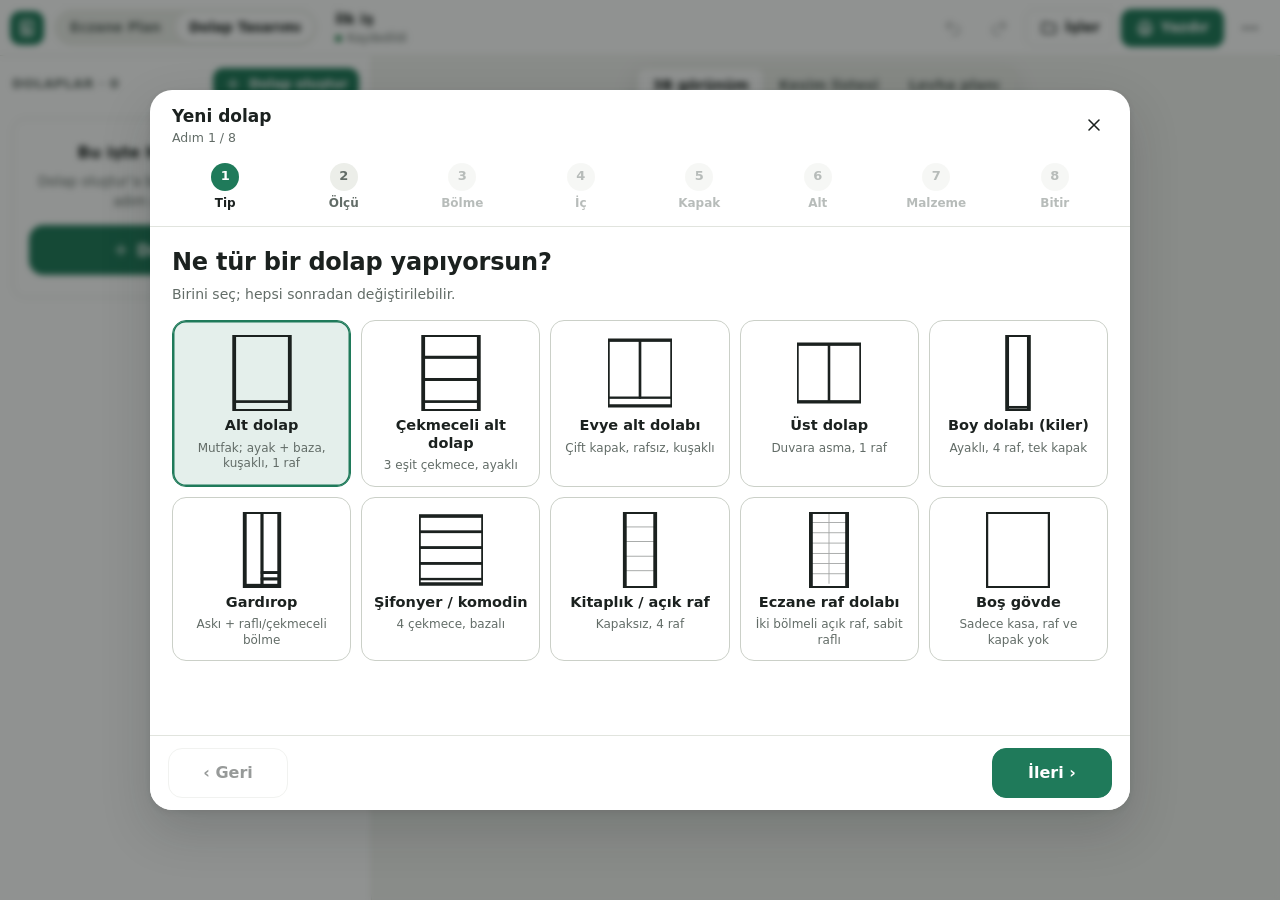
==== commit 4769f683: "Dolap Tasarımı: adım adım dolap oluşturma sihirbazı, sade düzenleme Dolap oluştururken tip, ölçü, bö" ====
--- a/dolap/index.html
+++ b/dolap/index.html
@@ -131,7 +131,7 @@
 .fld>small{font-size:11.5px;color:var(--faint);line-height:1.3}
 .inpw{position:relative;display:flex;align-items:center}
 .inpw i{position:absolute;right:10px;font-style:normal;font-size:12px;color:var(--faint);pointer-events:none}
-.inp{width:100%;min-height:40px;border:1px solid var(--line-2);border-radius:var(--r-sm);background:var(--surface);padding:0 34px 0 11px;font-size:15px;font-variant-numeric:tabular-nums}
+.inp{width:100%;min-height:44px;border:1px solid var(--line-2);border-radius:var(--r-sm);background:var(--surface);padding:0 34px 0 12px;font-size:16px;font-variant-numeric:tabular-nums}
 .inp.txt{padding-right:11px}
 .inp:focus{outline:none;border-color:var(--accent);box-shadow:0 0 0 3px var(--accent-soft)}
 .inp.bad{border-color:var(--danger);box-shadow:0 0 0 3px var(--danger-soft)}
@@ -411,6 +411,131 @@
 
 @media (max-width:1100px){.hint3d{display:none}}
 
+/* ---------- kolay kullanım: kartlar, büyük düğmeler ---------- */
+.btn.big{min-height:50px;font-size:16px;padding:0 20px;border-radius:var(--r)}
+.btn:disabled{opacity:.45;cursor:default}
+.inp.big{min-height:56px;font-size:22px;font-weight:700;padding-left:16px;padding-right:44px}
+.inp.big+i{font-size:14px;right:14px}
+.inp.txt.big{font-size:18px;font-weight:600;padding-right:16px}
+.step.big{height:50px}
+.step.big button{width:50px;font-size:24px}
+.step.big b{min-width:44px;font-size:20px}
+.step button:disabled{opacity:.3;cursor:default}
+.chk.big{font-size:15px;min-height:44px}
+.chk.big input{width:22px;height:22px}
+.chips button{min-height:38px;padding:5px 14px;font-size:14px}
+.tiles{display:grid;grid-template-columns:repeat(auto-fill,minmax(112px,1fr));gap:8px}
+.tiles button{position:relative;border:1.5px solid var(--line-2);background:var(--surface);border-radius:var(--r);padding:12px 8px 10px;display:flex;flex-direction:column;align-items:center;gap:5px;text-align:center;transition:border-color .12s,background .12s,transform .12s;color:var(--ink)}
+.tiles button:hover{border-color:var(--accent)}
+.tiles button:active{transform:scale(.98)}
+.tiles button.on{border-color:var(--accent);background:var(--accent-soft);box-shadow:0 0 0 1.5px var(--accent) inset}
+.tiles button svg{width:52px;height:46px;color:var(--accent)}
+.tiles button b{font-size:14.5px;line-height:1.2}
+.tiles button small{font-size:12px;color:var(--muted);line-height:1.3}
+.tiles button em{position:absolute;top:6px;right:6px;font-style:normal;font-size:10.5px;font-weight:800;text-transform:uppercase;letter-spacing:.03em;background:var(--accent);color:var(--accent-ink);border-radius:999px;padding:2px 7px}
+.tiles.sm{grid-template-columns:repeat(5,1fr);gap:6px}
+.tiles.sm button{padding:8px 2px 7px;gap:3px;border-radius:var(--r-sm)}
+.tiles.sm button svg{width:34px;height:30px}
+.tiles.sm button b{font-size:12px}
+.tiles.mini4{grid-template-columns:repeat(4,1fr);gap:6px}
+.tiles.mini4 button{padding:7px 2px;border-radius:var(--r-sm);gap:2px}
+.tiles.mini4 button svg{width:34px;height:28px}
+.tiles.mini4 button b{font-size:12.5px}
+.tiles.mini{grid-template-columns:repeat(3,1fr)}
+.tiles.mini button{padding:12px 4px}
+.tiles.mini button b{font-size:17px}
+.tiles.big{grid-template-columns:repeat(auto-fill,minmax(150px,1fr));gap:10px}
+.tiles.big button{padding:14px 10px 12px;gap:6px}
+.tiles.big button svg{width:64px;height:76px;color:var(--accent)}
+.tiles.big2{grid-template-columns:repeat(auto-fit,minmax(130px,1fr));gap:10px}
+.tiles.big2 button svg{width:64px;height:54px}
+.tiles.big4{grid-template-columns:repeat(4,1fr);gap:10px}
+.tiles.big4 button svg{width:64px;height:56px}
+.tiles.big4 button b{font-size:16px}
+.tiles.big svg[viewBox]{color:var(--ink)}
+.sec .tiles.sm button.on svg{color:var(--accent)}
+.cabhead{display:flex;flex-direction:column;gap:10px;padding:6px 0 12px}
+.cabhead .inp.nm{font-size:17px;font-weight:700;padding-right:12px}
+.subh{font-size:12px;font-weight:800;text-transform:uppercase;letter-spacing:.05em;color:var(--muted);margin:8px 0 -4px;padding-top:10px;border-top:1px dashed var(--line)}
+.subh:first-child{border-top:0;padding-top:0;margin-top:0}
+.empty-side{border:1.5px dashed var(--line-2);border-radius:var(--r);padding:22px 16px;text-align:center;display:flex;flex-direction:column;gap:8px;margin:8px 0}
+.empty-side b{font-size:16px}
+.empty-side p{margin:0 0 6px;color:var(--muted);font-size:13.5px}
+.empty-st{flex:1;display:flex;flex-direction:column;align-items:center;justify-content:center;gap:10px;padding:30px 20px;text-align:center}
+.empty-st svg{width:120px;height:120px;color:var(--accent);opacity:.85}
+.empty-st h2{margin:4px 0 0;font-size:24px}
+.empty-st p{margin:0 0 10px;color:var(--muted);max-width:420px}
+.cab .ic{color:var(--ink)}
+
+/* ---------- sihirbaz ---------- */
+.wiz{position:fixed;inset:0;z-index:100;background:rgba(10,15,13,.45);backdrop-filter:blur(3px);display:flex;align-items:center;justify-content:center;padding:16px}
+body.wiz-on{overflow:hidden}
+.wiz-card{background:var(--surface);color:var(--ink);border-radius:22px;box-shadow:var(--shadow-lg);width:min(980px,100%);height:min(720px,100%);display:flex;flex-direction:column;overflow:hidden}
+.wiz-head{display:flex;align-items:center;gap:10px;padding:14px 16px 6px 22px}
+.wiz-head div{flex:1;display:flex;flex-direction:column}
+.wiz-head b{font-size:17px}
+.wiz-head small{color:var(--muted);font-size:12.5px}
+.wiz-steps{display:flex;gap:4px;padding:6px 18px 10px;overflow-x:auto;scrollbar-width:none;border-bottom:1px solid var(--line)}
+.wiz-steps::-webkit-scrollbar{display:none}
+.wiz-steps button{flex:1;min-width:66px;display:flex;flex-direction:column;align-items:center;gap:4px;border:0;background:transparent;padding:4px 2px;color:var(--muted);font-size:12px;font-weight:650;border-radius:10px}
+.wiz-steps button i{width:28px;height:28px;border-radius:50%;display:inline-flex;align-items:center;justify-content:center;font-style:normal;font-weight:800;font-size:13px;background:var(--surface-3);color:var(--muted);border:2px solid transparent}
+.wiz-steps button.done i{background:var(--accent-soft);color:var(--accent);border-color:var(--accent)}
+.wiz-steps button.on{color:var(--ink)}
+.wiz-steps button.on i{background:var(--accent);color:var(--accent-ink)}
+.wiz-steps button:disabled{opacity:.45;cursor:default}
+.wiz-body{flex:1;overflow:auto;padding:18px 22px 24px;overscroll-behavior:contain}
+.wiz-q h2{margin:0;font-size:24px;letter-spacing:-.01em}
+.wiz-q p{margin:4px 0 16px;color:var(--muted)}
+.wiz-cols{display:grid;grid-template-columns:minmax(0,1fr) 290px;gap:22px;align-items:start}
+.wiz-cols:has(> :only-child){grid-template-columns:1fr}
+.wiz-main{display:flex;flex-direction:column;gap:16px;min-width:0}
+.wiz-pv{position:sticky;top:0;background:var(--surface-2);border:1px solid var(--line);border-radius:var(--r);padding:12px;display:flex;flex-direction:column;gap:8px}
+.wiz-pv svg{width:100%;height:auto;max-height:340px}
+.pv-info{text-align:center;font-weight:650;font-size:13px;color:var(--muted);font-variant-numeric:tabular-nums}
+.wiz-foot{display:flex;align-items:center;gap:10px;padding:12px 18px;padding-bottom:max(12px,env(safe-area-inset-bottom));border-top:1px solid var(--line);background:var(--surface)}
+.wiz-foot .btn.big{min-width:120px}
+.dimf{display:flex;flex-direction:column;gap:8px}
+.chips.sugg button{min-height:34px;font-size:13px;padding:4px 12px;font-variant-numeric:tabular-nums}
+.sw.big button{width:36px;height:36px}
+.tip.big{font-size:15px;color:var(--ink)}
+/* temalı ön görünüş */
+.pvw .pv-b{fill:var(--surface);stroke:var(--ink)}
+.pvw .pv-f{fill:var(--accent);fill-opacity:.1;stroke:var(--accent)}
+.pvw .pv-h{stroke:var(--accent);opacity:.35}
+.pvw .pv-k{stroke:var(--ink)}
+.pvw .pv-r{stroke:var(--muted)}
+.pvw .pv-l{fill:var(--ink)}
+.pvw .pv-x{stroke:var(--faint)}
+.pvw .pv-d{stroke:var(--dimL)}
+.pvw .pv-t{fill:var(--dimL);font-weight:700}
+@media (max-width:760px){
+  .wiz{padding:0;background:var(--surface)}
+  .wiz-card{border-radius:0;height:100%;width:100%;box-shadow:none}
+  .wiz-head{padding:10px 10px 4px 16px;padding-top:max(10px,env(safe-area-inset-top))}
+  .wiz-steps{padding:4px 10px 8px}
+  .wiz-steps button{min-width:44px;font-size:10.5px}
+  .wiz-steps button i{width:26px;height:26px}
+  .wiz-body{padding:14px 14px 20px}
+  .wiz-q h2{font-size:21px}
+  .wiz-q p{margin-bottom:12px;font-size:13.5px}
+  .wiz-cols{grid-template-columns:1fr;gap:14px}
+  .wiz-pv{order:-1;position:static;flex-direction:row;align-items:center;padding:8px 10px}
+  .wiz-pv svg{width:96px;max-height:110px;flex:none}
+  .wiz-pv .pv-info{text-align:left;flex:1}
+  .wiz-pv .iss{display:none}
+  .tiles.big,.tiles.big2{grid-template-columns:1fr 1fr}
+  .tiles.big4{grid-template-columns:1fr 1fr}
+  .tiles.big button svg{width:56px;height:64px}
+  .wiz-foot .btn.big{min-width:0;flex:1}
+  .wiz-foot .grow{display:none}
+  .wiz-foot .btn.ghost{display:none}
+}
+:root[data-glass] .wiz-card{background:var(--glass),rgba(16,24,44,.78);border:1px solid var(--line);-webkit-backdrop-filter:var(--glass-blur);backdrop-filter:var(--glass-blur)}
+:root[data-glass] .wiz-foot{background:transparent}
+:root[data-glass] :is(.tiles button,.wiz-pv){background:rgba(255,255,255,.06)}
+:root[data-glass] .tiles button.on{background:color-mix(in srgb,var(--accent) 22%,transparent)}
+@media (max-width:760px){:root[data-glass] .wiz{background:var(--bg)}}
+
 </style>
 </head>
 <body>
@@ -455,9 +580,16 @@
     </section>
     <section class="pane" id="vcut" hidden></section>
     <section class="pane" id="vnest" hidden></section>
+    <section class="empty-st" id="empty" hidden>
+      <svg viewBox="0 0 120 120" fill="none" stroke="currentColor" stroke-width="3" stroke-linejoin="round"><rect x="26" y="14" width="68" height="88" rx="4"/><path d="M60 14v88M26 58h34"/><path d="M52 66v12M68 66v12" stroke-linecap="round" stroke-width="4"/><path d="M34 102v8M86 102v8" stroke-linecap="round"/></svg>
+      <h2>İlk dolabını oluştur</h2>
+      <p>Dolap tipini, ölçülerini, bölmelerini ve içini adım adım soracağız. Kesim ölçüleri kendiliğinden hesaplanır.</p>
+      <button class="btn primary big" id="emptyNew" type="button"><svg viewBox="0 0 24 24" fill="none" stroke="currentColor" stroke-width="2.2" stroke-linecap="round"><path d="M12 5v14M5 12h14"/></svg>Dolap oluştur</button>
+    </section>
   </main>
 </div>
 
+<div id="wiz" class="wiz" hidden></div>
 <div id="print" class="print"></div>
 <dialog id="modal" class="modal"></dialog>
 <div id="menu" class="menu" hidden></div>
@@ -666,9 +798,7 @@
   return c;
 }
 function newJob(name = 'Yeni iş') {
-  const j = {id: uid(), name, created: Date.now(), updated: Date.now(), mats: DEF_MATS(), kerf: 4, trim: 10, cabs: [], cur: null};
-  const c = newCab('base', j); j.cabs.push(c); j.cur = c.id;
-  return j;
+  return {id: uid(), name, created: Date.now(), updated: Date.now(), mats: DEF_MATS(), kerf: 4, trim: 10, cabs: [], cur: null};
 }
 function normalizeJob(j) {
   j = Object.assign({id: uid(), name: 'İş', created: Date.now(), updated: Date.now(), kerf: 4, trim: 10}, j || {});
@@ -676,8 +806,7 @@
   for (const k of MAT_KEYS) { j.mats[k] = Object.assign({}, dm[k], j.mats[k] || {}); for (const q of ['L', 'W']) j.mats[k][q] = Number(j.mats[k][q]) || dm[k][q]; j.mats[k].grain = !!j.mats[k].grain; }
   j.kerf = Math.max(0, Number(j.kerf) || 0); j.trim = Math.max(0, Number(j.trim) || 0);
   j.cabs = (Array.isArray(j.cabs) ? j.cabs : []).map(normalizeCab);
-  if (!j.cabs.length) j.cabs.push(newCab('base'));
-  if (!j.cabs.some(c => c.id === j.cur)) j.cur = j.cabs[0].id;
+  if (!j.cabs.some(c => c.id === j.cur)) j.cur = j.cabs.length ? j.cabs[0].id : null;
   return j;
 }
 
@@ -701,7 +830,7 @@
 };
 const Settings = {
   v: null,
-  load() { this.v = Object.assign({mode: null, open: {dims: 1, body: 1, secs: 1}, view: '3d', scope: 'job'}, Store.get('settings', {})); if (!this.v.mode) { try { this.v.mode = JSON.parse(localStorage.getItem('eczplan.v2.settings') || '{}').mode || 'auto'; } catch (e) { this.v.mode = 'auto'; } } },
+  load() { this.v = Object.assign({mode: null, open: {dims: 1, secs: 1, base: 1}, view: '3d', scope: 'job'}, Store.get('settings', {})); if (!this.v.mode) { try { this.v.mode = JSON.parse(localStorage.getItem('eczplan.v2.settings') || '{}').mode || 'auto'; } catch (e) { this.v.mode = 'auto'; } } },
   set(k, v) { this.v[k] = v; Store.set('settings', this.v); },
 };
 
@@ -1458,25 +1587,294 @@
     if (!fronts.length) for (const p of body.filter(q => q.kind === 'shelf' || q.kind === 'divider')) rect(p.box, {fill: 'currentColor', stroke: 'none', opacity: .55});
     return svg;
   }
-  for (const p of body) rect(p.box, {fill: '#e8e4dc', stroke: '#222', 'stroke-width': sw});
-  for (const p of R.parts.filter(q => q.kind === 'dfb' && q.id.endsWith('-F'))) rect(p.box, {fill: 'none', stroke: '#888', 'stroke-width': sw * .7, 'stroke-dasharray': `${sw * 4} ${sw * 3}`});
+  if (opt.theme) svg.classList.add('pvw');
+  for (const x of R.extras.filter(q => q.type === 'leg' && q.z > c.D / 2)) svg.append(sv('rect', {x: x.x - 16, y: Y(x.h), width: 32, height: x.h, class: 'pv-l', fill: '#333'}));
+  for (const p of body) rect(p.box, {fill: '#e8e4dc', stroke: '#222', 'stroke-width': sw, class: 'pv-b'});
+  for (const p of R.parts.filter(q => q.kind === 'dfb' && q.id.endsWith('-F'))) rect(p.box, {fill: 'none', stroke: '#888', 'stroke-width': sw * .7, 'stroke-dasharray': `${sw * 4} ${sw * 3}`, class: 'pv-x'});
+  for (const x of R.extras.filter(q => q.type === 'rod')) svg.append(sv('line', {x1: x.x0, y1: Y(x.y), x2: x.x1, y2: Y(x.y), stroke: '#555', 'stroke-width': sw * 2.4, 'stroke-linecap': 'round', class: 'pv-r'}));
   for (const p of fronts) {
-    rect(p.box, {fill: 'none', stroke: '#1d4ed8', 'stroke-width': sw * 1.1, 'stroke-dasharray': `${sw * 8} ${sw * 4}`});
-    if (p.hinge) { const b = p.box, hx = p.hinge.side === 'L' ? b[0] : b[3], fxx = p.hinge.side === 'L' ? b[3] : b[0]; svg.append(sv('path', {d: `M${fxx} ${Y(b[4])} L${hx} ${Y((b[1] + b[4]) / 2)} L${fxx} ${Y(b[1])}`, fill: 'none', stroke: '#1d4ed8', 'stroke-width': sw * .6, opacity: .6})); }
+    const b = p.box;
+    rect(b, {fill: 'none', stroke: '#1d4ed8', 'stroke-width': sw * 1.1, 'stroke-dasharray': opt.theme ? null : `${sw * 8} ${sw * 4}`, class: 'pv-f'});
+    if (p.hinge) { const hx = p.hinge.side === 'L' ? b[0] : b[3], fxx = p.hinge.side === 'L' ? b[3] : b[0]; svg.append(sv('path', {d: `M${fxx} ${Y(b[4])} L${hx} ${Y((b[1] + b[4]) / 2)} L${fxx} ${Y(b[1])}`, fill: 'none', stroke: '#1d4ed8', 'stroke-width': sw * .6, opacity: .6, class: 'pv-h'})); }
+    if (opt.theme) {
+      const hl = p.hinge ? Math.min(160, (b[4] - b[1]) * .3) : Math.min(160, (b[3] - b[0]) * .4);
+      if (p.hinge) { const xh = p.hinge.side === 'L' ? b[3] - 40 : b[0] + 40, ym = c.base === 'wall' ? b[1] + 70 + hl / 2 : (b[4] - b[1]) > 1100 ? clamp(1050, b[1] + 120, b[4] - 120) : b[4] - 70 - hl / 2; svg.append(sv('line', {x1: xh, y1: Y(ym - hl / 2), x2: xh, y2: Y(ym + hl / 2), class: 'pv-k', 'stroke-width': sw * 2.2, 'stroke-linecap': 'round'})); }
+      else { const xm = (b[0] + b[3]) / 2, ym = (b[4] - b[1]) > 260 ? b[4] - 60 : (b[1] + b[4]) / 2; svg.append(sv('line', {x1: xm - hl / 2, y1: Y(ym), x2: xm + hl / 2, y2: Y(ym), class: 'pv-k', 'stroke-width': sw * 2.2, 'stroke-linecap': 'round'})); }
+    }
   }
-  for (const x of R.extras.filter(q => q.type === 'rod')) svg.append(sv('line', {x1: x.x0, y1: Y(x.y), x2: x.x1, y2: Y(x.y), stroke: '#555', 'stroke-width': sw * 2.4, 'stroke-linecap': 'round'}));
   /* ölçüler */
   const fs = Math.max(c.W, c.H) / 26, dl = (x1, y1, x2, y2, txt, vert) => {
-    svg.append(sv('line', {x1, y1, x2, y2, stroke: '#c2410c', 'stroke-width': sw}));
-    for (const [px, py] of [[x1, y1], [x2, y2]]) svg.append(sv('line', Object.assign(vert ? {x1: px - fs * .3, y1: py, x2: px + fs * .3, y2: py} : {x1: px, y1: py - fs * .3, x2: px, y2: py + fs * .3}, {stroke: '#c2410c', 'stroke-width': sw})));
+    svg.append(sv('line', {x1, y1, x2, y2, stroke: '#c2410c', 'stroke-width': sw, class: 'pv-d'}));
+    for (const [px, py] of [[x1, y1], [x2, y2]]) svg.append(sv('line', Object.assign(vert ? {x1: px - fs * .3, y1: py, x2: px + fs * .3, y2: py} : {x1: px, y1: py - fs * .3, x2: px, y2: py + fs * .3}, {stroke: '#c2410c', 'stroke-width': sw, class: 'pv-d'})));
     const mx = (x1 + x2) / 2, my = (y1 + y2) / 2;
-    svg.append(sv('text', vert ? {x: mx - fs * .35, y: my, 'font-size': fs, 'text-anchor': 'middle', transform: `rotate(-90 ${mx - fs * .35} ${my})`, fill: '#c2410c', 'font-family': 'Arial'} : {x: mx, y: my - fs * .3, 'font-size': fs, 'text-anchor': 'middle', fill: '#c2410c', 'font-family': 'Arial'}, txt));
+    svg.append(sv('text', vert ? {x: mx - fs * .35, y: my, 'font-size': fs, 'text-anchor': 'middle', transform: `rotate(-90 ${mx - fs * .35} ${my})`, fill: '#c2410c', 'font-family': 'Arial', class: 'pv-t'} : {x: mx, y: my - fs * .3, 'font-size': fs, 'text-anchor': 'middle', fill: '#c2410c', 'font-family': 'Arial', class: 'pv-t'}, txt));
   };
   dl(0, -pad * .45, c.W, -pad * .45, fmt(c.W));
   dl(-pad * .45, 0, -pad * .45, c.H, fmt(c.H), true);
   if (R.secs.length > 1) { let y = c.H + pad * .5; for (const s of R.secs) dl(s.sx, y, s.sx + s.sw, y, fmt(s.sw)); }
   return svg;
 }
+
+/* =====================================================================
+   Kolay kullanım: genel bileşenler, bölme kartı, adım adım sihirbaz
+   ===================================================================== */
+const Wg = {
+  step(label, val, onSet, min, max, o = {}) {
+    const mk = d => h('button', {type: 'button', 'aria-label': d < 0 ? 'azalt' : 'artır', disabled: d < 0 ? val <= min : val >= max, onclick: () => { const x = clamp(val + d, min, max); if (x !== val) onSet(x); }}, d < 0 ? '−' : '+');
+    return h('div', {class: 'lblrow'}, h('span', null, label), h('div', {class: 'step' + (o.big ? ' big' : '')}, mk(-1), h('b', null, o.fmt ? o.fmt(val) : val), mk(1)));
+  },
+  tiles(opts, cur, onPick, o = {}) {
+    return h('div', {class: 'tiles' + (o.cls ? ' ' + o.cls : '')}, opts.map(([v, t, ic, desc, badge]) => h('button', {type: 'button', class: String(cur) === String(v) ? 'on' : '', onclick: () => onPick(v)},
+      ic ? (typeof ic === 'string' ? pic(ic) : ic) : null, h('b', null, t), desc ? h('small', null, desc) : null, badge ? h('em', null, badge) : null)));
+  },
+  chips(opts, cur, onPick) {
+    return h('div', {class: 'chips'}, opts.map(([v, t]) => h('button', {type: 'button', class: String(cur) === String(v) ? 'on' : '', onclick: () => onPick(v)}, t)));
+  },
+  num(label, val, onVal, o = {}) {
+    const inp = h('input', {class: 'inp' + (o.big ? ' big' : ''), inputmode: 'decimal', autocomplete: 'off', enterkeyhint: 'next', value: (o.empty && !val) ? '' : fmt(val, 2), placeholder: o.ph || ''});
+    const ok = x => isFinite(x) && x >= (o.min ?? 0) && x <= (o.max ?? 1e5);
+    inp.addEventListener('input', () => {
+      const raw = inp.value.trim();
+      if (o.empty && raw === '') { inp.classList.remove('bad'); onVal(0, true); return; }
+      const x = evalNum(raw);
+      if (!ok(x)) { inp.classList.add('bad'); onVal(null, false); return; }
+      inp.classList.remove('bad'); onVal(x, true);
+    });
+    inp.addEventListener('focus', () => setTimeout(() => inp.select(), 0));
+    inp.addEventListener('change', () => { if (!inp.classList.contains('bad')) { const x = evalNum(inp.value); if (isFinite(x)) inp.value = fmt(x, 2); } });
+    const lab = h('label', {class: 'fld'}, label ? h('span', null, label) : null, h('div', {class: 'inpw'}, inp, h('i', null, o.unit ?? 'mm')), o.hint ? h('small', null, o.hint) : null);
+    lab.inp = inp;
+    return lab;
+  },
+};
+
+/* ---------- bölme içeriği ---------- */
+const CONTENT_IC = {
+  shelf: '<rect x="5" y="2" width="30" height="30" rx="1"/><path d="M5 11h30M5 18h30M5 25h30" stroke-width="2.2"/>',
+  drw: '<rect x="5" y="2" width="30" height="30" rx="1"/><path d="M5 12h30M5 22h30"/><path d="M17 7h6M17 17h6M17 27h6" stroke-width="2.4"/>',
+  mix: '<rect x="5" y="2" width="30" height="30" rx="1"/><path d="M5 9h30M5 16h30" stroke-width="2.2"/><path d="M5 23h30"/><path d="M17 20h6M17 28h6" stroke-width="2.4"/>',
+  hang: '<rect x="5" y="2" width="30" height="30" rx="1"/><path d="M5 8h30" stroke-width="2.2"/><path d="M8 12h24" stroke-width="2.4"/><path d="M20 12v3l-7 6h14l-7-6"/>',
+  empty: '<rect x="5" y="2" width="30" height="30" rx="1"/>',
+};
+const CONTENT = [['shelf', 'Raf', CONTENT_IC.shelf], ['drw', 'Çekmece', CONTENT_IC.drw], ['mix', 'Çekmece + raf', CONTENT_IC.mix], ['hang', 'Askı', CONTENT_IC.hang], ['empty', 'Boş', CONTENT_IC.empty]];
+const contentOf = s => s.hanger ? 'hang' : s.drawers > 0 ? (s.drawerH > 0 ? 'mix' : 'drw') : s.shelves > 0 ? 'shelf' : 'empty';
+function setContent(s, k) {
+  const sh = !s.hanger && s.shelves > 0 ? s.shelves : 0;
+  if (k === 'shelf') Object.assign(s, {hanger: false, drawers: 0, drawerH: 0, shelves: sh || 2});
+  if (k === 'drw') Object.assign(s, {hanger: false, drawers: s.drawers > 0 ? s.drawers : 3, drawerH: 0});
+  if (k === 'mix') Object.assign(s, {hanger: false, drawers: s.drawers > 0 ? Math.min(s.drawers, 3) : 2, drawerH: s.drawerH > 0 ? s.drawerH : 180, shelves: sh || 2});
+  if (k === 'hang') Object.assign(s, {hanger: true, drawers: 0, drawerH: 0, shelves: 1});
+  if (k === 'empty') Object.assign(s, {hanger: false, drawers: 0, drawerH: 0, shelves: 0});
+}
+/* act: {set(fn) → değiştir + yeniden çiz, soft(fn, key) → değiştir, sadece önizleme/özet} */
+function secCard(s, i, n, R, act) {
+  const k = contentOf(s), SI = R && R.secs[i], w = R && R.dims ? R.dims.widths[i] : 0;
+  const body = [];
+  body.push(Wg.tiles(CONTENT, k, v => act.set(q => setContent(q, v)), {cls: 'sm'}));
+  if (k === 'shelf') body.push(Wg.step('Raf sayısı', s.shelves, x => act.set(q => { q.shelves = x; }), 1, 20, {big: true}));
+  if (k === 'drw') body.push(Wg.step('Çekmece sayısı', s.drawers, x => act.set(q => { q.drawers = x; }), 1, 8, {big: true}));
+  if (k === 'mix') {
+    body.push(Wg.step('Çekmece sayısı (altta)', s.drawers, x => act.set(q => { q.drawers = x; }), 1, 6, {big: true}));
+    body.push(Wg.num('Her çekmecenin ön yüksekliği', s.drawerH, (x, ok) => { if (ok && x >= 60) act.soft(q => { q.drawerH = x; }, 'dh' + i); }, {min: 60, max: 800, hint: 'Genelde 150–250 mm'}));
+    body.push(Wg.step('Raf sayısı (üstte)', s.shelves, x => act.set(q => { q.shelves = x; }), 0, 15, {big: true}));
+  }
+  if (k === 'hang') body.push(h('label', {class: 'chk big'}, h('input', {type: 'checkbox', checked: s.shelves > 0, onchange: e => act.set(q => { q.shelves = e.target.checked ? 1 : 0; })}), 'Askının üstünde şapkalık raf olsun'));
+  if (k !== 'drw') {
+    body.push(h('div', {class: 'fld'}, h('span', null, 'Kapak'), Wg.chips([['auto', 'Otomatik'], ['1', 'Tek kapak'], ['2', 'Çift kapak'], ['none', 'Kapaksız']], s.door, v => act.set(q => { q.door = v; }))));
+    if (SI && SI.doors === 1) body.push(h('div', {class: 'fld'}, h('span', null, 'Kapak hangi taraftan açılsın? (menteşe)'), Wg.chips([['L', 'Soldan'], ['R', 'Sağdan']], s.hinge, v => act.set(q => { q.hinge = v; }))));
+  }
+  if (s.shelves > 0 && k !== 'hang') body.push(h('div', {class: 'fld'}, h('span', null, 'Raflar'), Wg.chips([['adj', 'Hareketli (pimli)'], ['fixed', 'Sabit']], s.shelfType, v => act.set(q => { q.shelfType = v; }))));
+  if (n > 1) body.push(Wg.num('Bölme genişliği (boş bırak = otomatik)', s.w, (x, ok) => { if (ok) act.soft(q => { q.w = x; }, 'w' + i); }, {empty: true, min: 0, max: 6000, ph: w ? `otomatik · ${fmt(w)}` : 'otomatik'}));
+  return h('div', {class: 'sec'},
+    h('div', {class: 'sec-h'}, h('b', null, n > 1 ? `${i + 1}. bölme` : 'Dolabın içi'), h('small', null, w ? `iç genişlik ${fmt(w)} mm` : ''), act.del && n > 1 ? h('button', {class: 'icon-btn sm', type: 'button', title: 'Bölmeyi sil', onclick: act.del}, icon(IC.trash)) : null),
+    body);
+}
+/* bölme sayısı resimleri */
+function secsPic(n) {
+  let d = '<rect x="4" y="2" width="32" height="30" rx="1"/>';
+  for (let i = 1; i < n; i++) { const x = 4 + 32 * i / n; d += `<path d="M${x} 2v30" stroke-width="2.2"/>`; }
+  return d;
+}
+const suggestSecs = W => W <= 650 ? 1 : W <= 1100 ? 2 : W <= 1600 ? 3 : 4;
+
+/* ---------- sihirbaz ---------- */
+const Wiz = {
+  d: null, mats: null, mode: 'new', i: 0, seen: 0, bad: new Set(), id: null,
+  STEPS: [
+    {k: 'type', t: 'Tip', q: 'Ne tür bir dolap yapıyorsun?', p: 'Birini seç; hepsi sonradan değiştirilebilir.'},
+    {k: 'dims', t: 'Ölçü', q: 'Dolabın dış ölçüleri', p: 'Milimetre (mm) olarak gir. Yükseklik ayak / baza dahil toplam yüksekliktir.'},
+    {k: 'secs', t: 'Bölme', q: 'Kaç bölme olsun?', p: 'Bölmeler arasına ara dikme konur.'},
+    {k: 'inside', t: 'İç', q: 'Bölmelerin içinde ne olsun?', p: 'Raf, çekmece, askı… Sayısını + / − ile ayarla.'},
+    {k: 'door', t: 'Kapak', q: 'Kapak olsun mu?', p: 'Otomatik: bölme 600 mm’den genişse çift, değilse tek kapak.'},
+    {k: 'base', t: 'Alt', q: 'Dolabın altı nasıl olsun?', p: 'Ayak, baza ya da duvara asma.'},
+    {k: 'mat', t: 'Malzeme', q: 'Malzeme ve renk', p: 'Gövde kalınlığı, arkalık ve renkler.'},
+    {k: 'end', t: 'Bitir', q: 'Son kontrol', p: 'Adını ve adedini yaz, özeti kontrol et.'},
+  ],
+  open(mode = 'new', cab) {
+    this.mode = mode; this.bad = new Set(); this.mats = clone(A.job.mats);
+    if (mode === 'edit' && cab) { this.d = clone(cab); this.id = cab.id; this.i = 1; this.seen = this.STEPS.length - 1; }
+    else { this.d = this.fromPreset('base'); this.id = null; this.i = 0; this.seen = 0; }
+    $('#wiz').hidden = false; document.body.classList.add('wiz-on');
+    this.render();
+  },
+  fromPreset(k) {
+    const c = newCab(k, A.job), cur = A.cab;
+    if (cur) for (const key of ['t', 'backT', 'frontT', 'drawerT', 'bandBody', 'bandFront', 'bandDrawer', 'deduct', 'overlay', 'gap', 'edge', 'railGap', 'railType', 'back', 'grooveD', 'grooveO', 'backTol']) c[key] = cur[key];
+    return c;
+  },
+  async close(ask = true) {
+    if (ask && (this.mode === 'edit' || this.seen > 0) && !await Modal.confirm(this.mode === 'edit' ? 'Değişiklikler kaydedilmeden çıkılsın mı?' : 'Dolap oluşturmaktan vazgeçilsin mi?', 'Çık', true)) return;
+    $('#wiz').hidden = true; document.body.classList.remove('wiz-on');
+  },
+  go(i) { if (i < 0 || i >= this.STEPS.length || i > this.seen + (this.canNext() ? 1 : 0)) return; this.i = i; this.seen = Math.max(this.seen, i); this.render(); $('#wiz .wiz-body').scrollTop = 0; },
+  canNext() { return !(this.STEPS[this.i].k === 'dims' && this.bad.size); },
+  next() { if (!this.canNext()) { toast('Ölçüleri kontrol et', 'err'); return; } if (this.i === this.STEPS.length - 1) this.finish(); else this.go(this.i + 1); },
+  finish() {
+    const d = normalizeCab(this.d), mats = this.mats;
+    if (this.mode === 'edit') {
+      A.change(() => { const k = A.job.cabs.findIndex(c => c.id === this.id); if (k >= 0) A.job.cabs[k] = d; else A.job.cabs.push(d); A.job.cur = d.id; A.job.mats = mats; A.sel = null; }, {full: true, fit: true});
+      toast('Dolap güncellendi');
+    } else {
+      A.change(() => { A.job.cabs.push(d); A.job.cur = d.id; A.job.mats = mats; A.sel = null; }, {full: true, fit: true});
+      toast(`${d.name} oluşturuldu`);
+    }
+    this.close(false);
+    A.show(A.mobile() ? '3d' : '3d');
+  },
+  calc() { return calcCab(normalizeCab(this.d)); },
+  preview() {
+    const box = $('#wiz .wiz-pv'); if (!box) return;
+    const c = normalizeCab(this.d), R = calcCab(c);
+    box.innerHTML = '';
+    if (R.parts.length) box.append(frontSVG(c, R, {theme: true}));
+    const info = [`${fmt(c.W)} × ${fmt(c.H)} × ${fmt(c.D)} mm`];
+    const sh = R.parts.filter(p => p.kind === 'shelf').length, dr = R.parts.filter(p => p.kind === 'dfront').length, dd = R.parts.filter(p => p.kind === 'door').length;
+    if (sh) info.push(`${sh} raf`); if (dr) info.push(`${dr} çekmece`); if (dd) info.push(`${dd} kapak`);
+    box.append(h('div', {class: 'pv-info'}, info.join(' · ')));
+    const errs = R.warn.filter(w => w.lvl === 'err');
+    if (errs.length) box.append(h('div', {class: 'iss'}, errs[0].t));
+    /* bölme kartlarındaki genişlik ipuçları */
+    $$('#wiz .sec').forEach((el, i) => { const w = R.dims && R.dims.widths[i], sm = el.querySelector('.sec-h small'); if (sm) sm.textContent = w ? `iç genişlik ${fmt(w)} mm` : ''; });
+  },
+  render() {
+    const root = $('#wiz'), st = this.STEPS[this.i], d = this.d, last = this.i === this.STEPS.length - 1;
+    root.innerHTML = '';
+    const steps = h('div', {class: 'wiz-steps'}, this.STEPS.map((s, i) => h('button', {type: 'button', class: (i === this.i ? 'on' : '') + (i < this.i || (i <= this.seen && i !== this.i) ? ' done' : ''), disabled: i > this.seen + (this.canNext() && i === this.i + 1 ? 1 : 0), onclick: () => this.go(i)}, h('i', null, i + 1), h('span', null, s.t))));
+    const main = h('div', {class: 'wiz-main'}, this['s_' + st.k]());
+    root.append(h('div', {class: 'wiz-card', role: 'dialog', 'aria-modal': 'true', 'aria-label': this.mode === 'edit' ? 'Dolabı düzenle' : 'Yeni dolap'},
+      h('div', {class: 'wiz-head'}, h('div', null, h('b', null, this.mode === 'edit' ? 'Dolabı düzenle' : 'Yeni dolap'), h('small', null, `Adım ${this.i + 1} / ${this.STEPS.length}`)),
+        h('button', {class: 'icon-btn', type: 'button', 'aria-label': 'Kapat', onclick: () => this.close()}, icon(IC.x))),
+      steps,
+      h('div', {class: 'wiz-body'},
+        h('div', {class: 'wiz-q'}, h('h2', null, st.q), h('p', null, st.p)),
+        h('div', {class: 'wiz-cols'}, main, st.k === 'type' ? null : h('div', {class: 'wiz-pv'}))),
+      h('div', {class: 'wiz-foot'},
+        h('button', {class: 'btn big', type: 'button', disabled: this.i === 0, onclick: () => this.go(this.i - 1)}, '‹ Geri'),
+        h('div', {class: 'grow'}),
+        this.mode === 'edit' && !last ? h('button', {class: 'btn big ghost', type: 'button', onclick: () => this.finish()}, 'Kaydet ve çık') : null,
+        h('button', {class: 'btn big primary', type: 'button', onclick: () => this.next()}, last ? (this.mode === 'edit' ? 'Kaydet' : 'Dolabı oluştur ✓') : 'İleri ›'))));
+    this.preview();
+    const f = root.querySelector('.wiz-main input.inp'); if (f && !A.mobile()) setTimeout(() => f.focus(), 30);
+  },
+
+  /* ---------- adımlar ---------- */
+  s_type() {
+    const cur = this.d._preset || (this.mode === 'edit' ? null : 'base');
+    return h('div', {class: 'tiles big'}, PRESETS.map(p => {
+      const c = newCab(p.k), R = calcCab(c);
+      return h('button', {type: 'button', class: cur === p.k ? 'on' : '', onclick: () => {
+        const keep = this.mode === 'edit' ? {id: this.d.id, qty: this.d.qty} : {};
+        this.d = Object.assign(this.fromPreset(p.k), keep, {_preset: p.k}); this.bad.clear();
+        this.seen = Math.max(this.seen, 1); this.go(1);
+      }}, frontSVG(c, R, {mini: true}), h('b', null, p.n), h('small', null, p.d));
+    }));
+  },
+  s_dims() {
+    const d = this.d;
+    const field = (key, label, min, max, sugg) => {
+      const f = Wg.num(label, d[key], (x, ok) => { if (ok) { d[key] = x; this.bad.delete(key); } else this.bad.add(key); this.preview(); this.footState(); }, {min, max, big: true});
+      const chips = h('div', {class: 'chips sugg'}, sugg.map(v => h('button', {type: 'button', onclick: () => { d[key] = v; f.inp.value = v; f.inp.classList.remove('bad'); this.bad.delete(key); this.preview(); this.footState(); }}, v)));
+      return h('div', {class: 'dimf'}, f, chips);
+    };
+    const wall = d.base === 'wall', tall = d.H > 1200;
+    return [
+      field('W', 'Genişlik', 100, 6000, [400, 450, 500, 600, 800, 900, 1000, 1200]),
+      field('H', 'Yükseklik', 100, 4000, wall ? [360, 600, 720, 900] : tall ? [1800, 2000, 2100, 2200, 2400] : [720, 820, 870, 900, 2100]),
+      field('D', 'Derinlik', 100, 1500, wall ? [300, 320, 350] : [300, 400, 450, 560, 580, 600]),
+    ];
+  },
+  footState() { const b = $('#wiz .wiz-foot .btn.primary'); if (b) b.disabled = !this.canNext(); },
+  s_secs() {
+    const d = this.d, n = d.sections.length, sug = suggestSecs(d.W);
+    const setN = k => {
+      const cur = d.sections;
+      if (k > cur.length) for (let i = cur.length; i < k; i++) cur.push(Object.assign({}, cur[cur.length - 1], {w: 0, hinge: i === k - 1 ? 'R' : 'L'}));
+      else cur.length = k;
+      cur.forEach(s => { s.w = 0; });
+      this.render();
+    };
+    return [
+      Wg.tiles([1, 2, 3, 4].map(k => [k, k === 1 ? 'Tek bölme' : `${k} bölme`, secsPic(k), k === 1 ? 'Ara dikme yok' : `${k - 1} ara dikme`, k === sug ? 'önerilen' : null]), n, setN, {cls: 'big4'}),
+      n > 4 ? h('p', {class: 'tip'}, `Şu an ${n} bölme var.`) : null,
+      h('p', {class: 'tip'}, 'Bölme genişlikleri otomatik eşit bölünür; istersen bir sonraki adımda elle girebilirsin.'),
+    ];
+  },
+  s_inside() {
+    const d = this.d, R = this.calc();
+    return h('div', {class: 'secs'}, d.sections.map((s, i) => secCard(s, i, d.sections.length, R, {
+      set: fn => { fn(d.sections[i]); this.render(); },
+      soft: fn => { fn(d.sections[i]); this.preview(); },
+    })));
+  },
+  s_door() {
+    const d = this.d, R = this.calc();
+    const any = d.sections.some(s => contentOf(s) !== 'drw' && s.door !== 'none');
+    const allDrw = d.sections.every(s => contentOf(s) === 'drw');
+    if (allDrw) return h('p', {class: 'tip big'}, 'Tüm bölmeler çekmeceli; kapak gerekmez. Çekmece önleri kapak malzemesinden kesilir.');
+    const out = [Wg.tiles([['yes', 'Kapaklı', '<rect x="5" y="2" width="30" height="30" rx="1"/><path d="M20 2v30"/><path d="M16 14v6M24 14v6" stroke-width="2.4"/>', 'Otomatik tek / çift'], ['no', 'Kapaksız', CONTENT_IC.shelf, 'Açık raf']], any ? 'yes' : 'no', v => { for (const s of d.sections) if (contentOf(s) !== 'drw') s.door = v === 'yes' ? 'auto' : 'none'; this.render(); }, {cls: 'big2'})];
+    if (any) {
+      if (d.sections.length > 1) d.sections.forEach((s, i) => { if (contentOf(s) === 'drw') return; out.push(h('div', {class: 'fld'}, h('span', null, `${i + 1}. bölme kapağı`), Wg.chips([['auto', 'Otomatik'], ['1', 'Tek'], ['2', 'Çift'], ['none', 'Yok']], s.door, v => { s.door = v; this.render(); }))); });
+      d.sections.forEach((s, i) => { const SI = R.secs[i]; if (SI && SI.doors === 1) out.push(h('div', {class: 'fld'}, h('span', null, d.sections.length > 1 ? `${i + 1}. bölme kapağı hangi taraftan açılsın?` : 'Kapak hangi taraftan açılsın?'), Wg.chips([['L', 'Soldan'], ['R', 'Sağdan']], s.hinge, v => { s.hinge = v; this.render(); }))); });
+      out.push(h('div', {class: 'fld'}, h('span', null, 'Kapak gövdeye nasıl oturacak?'), Wg.chips([['full', 'Gövdeyi örter (bindirme)'], ['inset', 'Gövdenin içinde (gömme)']], d.overlay === 'inset' ? 'inset' : 'full', v => { d.overlay = v; this.render(); })));
+    }
+    return out;
+  },
+  s_base() {
+    const d = this.d;
+    const out = [Wg.tiles([['legs', 'Ayaklı', BASE_IC.legs, 'Ayar ayağı + önde baza (mutfak)'], ['plinth', 'Bazalı', BASE_IC.plinth, 'Yanlar yere iner, önde baza'], ['none', 'Düz', BASE_IC.none, 'Yere direkt oturur'], ['wall', 'Duvara asılı', BASE_IC.wall, 'Üst dolap']], d.base === 'frame' ? 'plinth' : d.base, v => { d.base = v; if (v === 'wall' && d.top === 'rails') d.top = 'panel'; this.render(); }, {cls: 'big2'})];
+    if (['legs', 'plinth', 'frame'].includes(d.base)) {
+      const f = Wg.num(d.base === 'legs' ? 'Ayak yüksekliği' : 'Baza yüksekliği', d.baseH, (x, ok) => { if (ok) { d.baseH = x; this.preview(); } }, {min: 20, max: 400, big: true});
+      out.push(h('div', {class: 'dimf'}, f, h('div', {class: 'chips sugg'}, [60, 80, 100, 120, 150].map(v => h('button', {type: 'button', onclick: () => { d.baseH = v; f.inp.value = v; this.preview(); }}, v)))));
+    }
+    if (d.base !== 'wall') out.push(h('div', {class: 'fld'}, h('span', null, 'Üstü'), Wg.chips([['panel', 'Üst tabla'], ['rails', 'Kuşak (üstüne tezgâh gelecek)']], d.top === 'rails' ? 'rails' : 'panel', v => { d.top = v; this.render(); })));
+    return out;
+  },
+  s_mat() {
+    const d = this.d, m = this.mats;
+    const sw = key => h('div', {class: 'sw big'}, Object.entries(FINISHES).filter(([k]) => k !== 'arka').map(([fk, [fn, col]]) => h('button', {type: 'button', title: fn, 'aria-label': fn, class: m[key].color === fk ? 'on' : '', style: `background:${col}`, onclick: () => { m[key].color = fk; if (key === 'body' && m.drawer.color === m.body.color) m.drawer.color = fk; this.render(); }})));
+    const backV = d.back === 'none' ? 'none' : d.back === 'nailed' ? 'nailed' : 'groove';
+    return [
+      h('div', {class: 'fld'}, h('span', null, 'Gövde kalınlığı'), Wg.tiles([[16, '16 mm'], [18, '18 mm'], [25, '25 mm']], d.t, v => { d.t = v; d.drawerT = Math.min(d.drawerT, v); this.render(); }, {cls: 'mini'})),
+      h('div', {class: 'fld'}, h('span', null, 'Arkalık'), Wg.chips([['groove', 'Kanallı (8 mm)'], ['nailed', 'Arkadan çakma (4 mm)'], ['none', 'Arkalıksız']], backV, v => { d.back = v; d.backT = v === 'nailed' ? 4 : 8; this.render(); })),
+      h('div', {class: 'fld'}, h('span', null, `Gövde rengi · ${FINISHES[m.body.color] ? FINISHES[m.body.color][0] : ''}`), sw('body')),
+      d.sections.some(s => s.door !== 'none' || s.drawers) ? h('div', {class: 'fld'}, h('span', null, `Kapak / çekmece önü rengi · ${FINISHES[m.front.color] ? FINISHES[m.front.color][0] : ''}`), sw('front')) : null,
+      h('p', {class: 'tip'}, 'Renkler bu işteki tüm dolaplar için geçerlidir. Bant kalınlığı, paylar ve levha ölçüsü sonradan “Usta ayarları”ndan değişir.'),
+    ];
+  },
+  s_end() {
+    const d = this.d, R = this.calc();
+    const nameIn = h('input', {class: 'inp txt big', value: d.name, maxlength: 60, oninput: e => { d.name = e.target.value || 'Dolap'; }});
+    const errs = [...R.warn, ...R.check].filter(w => w.lvl === 'err'), warns = R.warn.filter(w => w.lvl === 'warn');
+    return [
+      h('label', {class: 'fld'}, h('span', null, 'Dolabın adı'), nameIn),
+      Wg.step('Kaç adet yapılacak?', d.qty, x => { d.qty = x; this.render(); }, 1, 99, {big: true}),
+      h('div', {class: 'sum'}, h('h4', null, 'Özet'),
+        h('div', {class: 'kv'}, [['Dış ölçü', `${fmt(d.W)} × ${fmt(d.H)} × ${fmt(d.D)}`], ...R.sum.slice(0, 3), ['Parça sayısı', `${R.parts.length}${d.qty > 1 ? ` × ${d.qty} = ${R.parts.length * d.qty}` : ''}`]].flatMap(([k, v]) => [h('span', null, k), h('b', null, v)])),
+        errs.length ? errs.map(w => h('div', {class: 'iss'}, w.t)) : R.check.map(w => h('div', {class: 'iss ok'}, w.t)),
+        warns.map(w => h('div', {class: 'iss warn'}, w.t))),
+    ];
+  },
+};
 
 /* =====================================================================
    Arayüz: dolap listesi, ölçü formu, parça kartı, kesim listesi,
@@ -1542,9 +1940,9 @@
   cabs() {
     const box = $('#cabs'), J = A.job; box.innerHTML = '';
     box.append(h('div', {class: 'cabs-head'}, h('b', null, `Dolaplar · ${J.cabs.length}`),
-      h('button', {class: 'btn sm', type: 'button', onclick: () => UI.addCab()}, icon(IC.plus), 'Dolap ekle')));
+      h('button', {class: 'btn sm primary', type: 'button', onclick: () => Wiz.open('new')}, icon(IC.plus), 'Dolap oluştur')));
     for (const c of J.cabs) {
-      const R = c.id === A.cab.id ? A.R : calcCab(c);
+      const R = A.cab && c.id === A.cab.id ? A.R : calcCab(c);
       const bad = R.warn.some(w => w.lvl === 'err') || R.check.some(w => w.lvl === 'err'), wr = R.warn.some(w => w.lvl === 'warn');
       const ic = R.parts.length ? frontSVG(c, R, {mini: true, cls: 'ic'}) : pic(BASE_IC.none);
       ic.classList.add('ic');
@@ -1554,93 +1952,78 @@
         h('span', {class: 'qty', title: 'Adet'}, `× ${c.qty}`)));
     }
   },
-  addCab() {
-    const body = h('div', {class: 'presets'}, PRESETS.map(p => {
-      const c = newCab(p.k), R = calcCab(c), ic = frontSVG(c, R, {mini: true});
-      return h('button', {type: 'button', onclick: () => { Modal.close(p.k); }}, ic, h('div', null, h('b', null, p.n), h('small', null, `${p.d} · ${c.W}×${c.H}×${c.D}`)));
-    }));
-    Modal.open({title: 'Dolap ekle', body: [h('p', null, 'Bir şablonla başla; tüm ölçüler ve iç düzen sonradan değiştirilebilir.'), body], wide: true}).then(k => {
-      if (!k) return;
-      const c = newCab(k, A.job), cur = A.cab;
-      if (cur) for (const key of ['t', 'backT', 'frontT', 'drawerT', 'bandBody', 'bandFront', 'bandDrawer', 'deduct', 'overlay', 'gap', 'edge', 'railGap', 'railType', 'back', 'grooveD', 'grooveO', 'backTol']) c[key] = cur[key];
-      A.change(() => { A.job.cabs.push(c); A.job.cur = c.id; A.sel = null; }, {full: true, fit: true});
-      toast(`${c.name} eklendi`);
-    });
-  },
-
-  /* ---------- form ---------- */
+  /* ---------- form (düzenleme) ---------- */
   form() {
     const c = A.cab, R = A.R, F = $('#form'), sc = $('#side').scrollTop;
     F.innerHTML = '';
+    if (!c) {
+      F.append(h('div', {class: 'empty-side'}, h('b', null, 'Bu işte henüz dolap yok'), h('p', null, 'Dolap oluştur’a bas; tipini, ölçüsünü ve içini adım adım soracağız.'),
+        h('button', {class: 'btn primary big full', type: 'button', onclick: () => Wiz.open('new')}, icon(IC.plus), 'Dolap oluştur')));
+      return;
+    }
+    const hasDrw = c.sections.some(s => s.drawers), hasDoor = R.parts.some(p => p.kind === 'door' || p.kind === 'dfront');
+    const sub = (t, ...kids) => [h('div', {class: 'subh'}, t), ...kids];
     F.append(
-      UI.grp('cab', 'Dolap', c.name,
-        h('label', {class: 'fld'}, h('span', null, 'Dolap adı'), h('input', {class: 'inp txt', value: c.name, maxlength: 60, oninput: e => A.change(() => { A.cab.name = e.target.value || 'Dolap'; }, {key: 'name'})})),
-        UI.step('Adet (aynı dolaptan)', 'qty', 1, 99)),
-      UI.grp('dims', 'Dış ölçüler', `${fmt(c.W)} × ${fmt(c.H)} × ${fmt(c.D)}`,
+      h('div', {class: 'cabhead'},
+        h('input', {class: 'inp txt nm', value: c.name, maxlength: 60, 'aria-label': 'Dolap adı', oninput: e => A.change(() => { A.cab.name = e.target.value || 'Dolap'; }, {key: 'name'})}),
+        UI.step('Adet', 'qty', 1, 99),
+        h('button', {class: 'btn primary big full', type: 'button', onclick: () => Wiz.open('edit', A.cab)}, icon(IC.edit), 'Soru soru düzenle')),
+      UI.grp('dims', 'Ölçüler', `${fmt(c.W)} × ${fmt(c.H)} × ${fmt(c.D)}`,
         h('div', {class: 'row r3'}, UI.num('Genişlik', 'W', {min: 100, max: 6000}), UI.num('Yükseklik', 'H', {min: 100, max: 4000}), UI.num('Derinlik', 'D', {min: 100, max: 1500})),
-        h('p', {class: 'tip'}, 'Ölçüler mm. Yükseklik ayak / baza dahil toplam yüksekliktir. Kutuya “600-18” gibi hesap da yazabilirsin.')),
+        h('p', {class: 'tip'}, 'mm olarak. Yükseklik ayak / baza dahil.')),
       h('div', {class: 'sum', id: 'sum'}),
-      UI.grp('body', 'Gövde', `${fmt(c.t)} mm · ${({sides: 'yanlar tam boy', top: 'üst tabla üstte', over: 'tablalar tam'})[c.build]}`,
-        h('div', {class: 'row'}, UI.num('Gövde kalınlığı', 't', {min: 5, max: 50, full: true}), h('div', {class: 'fld'}, h('span', null, 'Hızlı seç'), UI.chips(null, 't', [[16, '16'], [18, '18'], [25, '25']]))),
-        UI.chips('Birleşim', 'build', [['sides', 'Yanlar tam boy', BUILD_IC.sides, 'Üst ve alt tabla yanların arasında'], ['top', 'Üst tabla üstte', BUILD_IC.top, 'Üst tabla yanların üstüne oturur, alt tabla arada'], ['over', 'Tablalar tam', BUILD_IC.over, 'Alt ve üst tabla tam genişlik, yanlar arada']], {blocks: true}),
-        UI.chips('Üst', 'top', [['panel', 'Üst tabla'], ['rails', 'Kuşak (ön + arka)'], ['none', 'Açık']], {hint: c.top === 'rails' ? 'Tezgâh altı dolaplarda üst tabla yerine iki kuşak kullanılır.' : null}),
-        c.top === 'rails' ? UI.num('Kuşak eni', 'railW', {min: 40, max: 300}) : null),
-      UI.grp('base', 'Baza / ayak', ({none: 'yok', legs: 'ayak + baza', plinth: 'yanlar yere iner', frame: 'baza kasası', wall: 'duvara asma'})[c.base] + (['legs', 'plinth', 'frame'].includes(c.base) ? ` · ${fmt(c.baseH)} mm` : ''),
-        UI.chips(null, 'base', [['none', 'Yok', BASE_IC.none], ['legs', 'Ayak + baza', BASE_IC.legs], ['plinth', 'Yanlar yere iner', BASE_IC.plinth], ['frame', 'Baza kasası', BASE_IC.frame], ['wall', 'Duvara asma', BASE_IC.wall]], {blocks: true}),
-        ['legs', 'plinth', 'frame'].includes(c.base) ? h('div', {class: 'row'}, UI.num(c.base === 'legs' ? 'Ayak yüksekliği' : 'Baza yüksekliği', 'baseH', {min: 20, max: 400}), UI.num('Bazanın geri çekmesi', 'plinthSet', {min: 0, max: 200})) : null),
-      UI.grp('back', 'Arkalık', ({groove: 'kanallı', nailed: 'çakma', inset: 'gömme', none: 'yok'})[c.back] + (c.back !== 'none' ? ` · ${fmt(c.backT)} mm` : ''),
-        UI.chips(null, 'back', [['groove', 'Kanallı'], ['nailed', 'Arkadan çakma'], ['inset', 'Gömme (tam kalınlık)'], ['none', 'Yok']]),
-        c.back !== 'none' ? h('div', {class: 'row'}, UI.num('Arkalık kalınlığı', 'backT', {min: 2, max: 30, full: true}), c.back !== 'inset' ? UI.num(c.back === 'groove' ? 'Kanal boşluk payı' : 'Kenardan içeri pay', 'backTol', {min: 0, max: 10, hint: 'her kenarda'}) : h('div')) : null,
-        c.back === 'groove' ? h('div', {class: 'row'}, UI.num('Kanal derinliği', 'grooveD', {min: 2, max: 20}), UI.num('Kanalın arkadan mesafesi', 'grooveO', {min: 0, max: 80})) : null,
-        h('p', {class: 'tip'}, 'Çekmece tabanları da arkalık malzemesinden (aynı kalınlıkta) hesaplanır.')),
-      UI.grp('secs', 'Bölmeler ve iç düzen', `${c.sections.length} bölme`, UI.secs()),
-      UI.grp('front', 'Kapak, çekmece, raf ayarları', `${({full: 'tam bindirme', half: 'yarım bindirme', inset: 'gömme'})[c.overlay]} · ${fmt(c.frontT)} mm`,
-        UI.chips('Kapak tipi', 'overlay', [['full', 'Tam bindirme'], ['half', 'Yarım bindirme'], ['inset', 'Gömme kapak']], {hint: c.overlay === 'half' ? 'Yan yana dolaplarda ortak yanı paylaşan kapaklar için: dış kenarda yanın yarısını örter.' : null}),
-        h('div', {class: 'row r3'}, UI.num('Kapak kalınlığı', 'frontT', {min: 3, max: 40, full: true}), UI.num('Kapak arası', 'gap', {min: 0, max: 10}), UI.num('Dış kenar payı', 'edge', {min: 0, max: 10})),
-        h('div', {class: 'row'}, UI.num('Raf yan boşluğu', 'shelfGap', {min: 0, max: 5, hint: 'hareketli raf, her yanda'}), UI.num('Raf geri çekme', 'shelfSet', {min: 0, max: 100, hint: 'hareketli raf, önden'})),
-        c.sections.some(s => s.drawers) ? [
-          UI.chips('Çekmece rayı', 'railType', [['ball', 'Bilyalı'], ['roller', 'Makaralı'], ['hidden', 'Gizli ray']], {set: v => A.change(() => { A.cab.railType = v; A.cab.railGap = v === 'hidden' ? 5 : v === 'roller' ? 12.5 : 13; }, {full: true})}),
-          h('div', {class: 'row'}, UI.num('Ray payı (her yan)', 'railGap', {min: 0, max: 30}), UI.num('Çekmece gövde kal.', 'drawerT', {min: 6, max: 30, full: true}))] : null),
-      UI.grp('band', 'Kenar bandı', `gövde ${fmt(c.bandBody)} · kapak ${fmt(c.bandFront)} mm`,
-        UI.chips('Gövde ön kenarları', 'bandBody', [[0, 'Yok'], [.4, '0,4'], [.8, '0,8'], [1, '1'], [2, '2']]),
-        UI.chips('Kapak / çekmece önü (4 kenar)', 'bandFront', [[0, 'Yok (boyalı)'], [.8, '0,8'], [1, '1'], [2, '2']]),
-        c.sections.some(s => s.drawers) ? UI.chips('Çekmece kutusu üst kenarı', 'bandDrawer', [[0, 'Yok'], [.4, '0,4'], [.8, '0,8'], [1, '1']]) : null,
-        UI.check('Bant kalınlığını kesim ölçüsünden düş', 'deduct'),
-        h('p', {class: 'tip'}, 'Açıkken kesim ölçüsü = bitmiş ölçü − bantlı kenarların bant kalınlığı. Örn. 560 derinlikli yan, 0,8 bantla 559,2 kesilir.')),
-      UI.grp('mats', 'Malzeme ve levha (tüm iş)', `${A.job.mats.body.L}×${A.job.mats.body.W}`, UI.mats()),
+      UI.grp('secs', 'İç düzen', `${c.sections.length} bölme`, UI.secs()),
+      UI.grp('base', 'Alt ve üst', ({none: 'düz', legs: 'ayaklı', plinth: 'bazalı', frame: 'baza kasası', wall: 'duvara asılı'})[c.base] + (['legs', 'plinth', 'frame'].includes(c.base) ? ` · ${fmt(c.baseH)} mm` : ''),
+        Wg.tiles([['legs', 'Ayaklı', BASE_IC.legs], ['plinth', 'Bazalı', BASE_IC.plinth], ['none', 'Düz', BASE_IC.none], ['wall', 'Duvara asılı', BASE_IC.wall]], c.base === 'frame' ? 'plinth' : c.base, v => A.change(() => { A.cab.base = v; }, {full: true}), {cls: 'sm'}),
+        ['legs', 'plinth', 'frame'].includes(c.base) ? UI.num(c.base === 'legs' ? 'Ayak yüksekliği' : 'Baza yüksekliği', 'baseH', {min: 20, max: 400}) : null,
+        UI.chips('Üstü', 'top', [['panel', 'Üst tabla'], ['rails', 'Kuşak (tezgâh altı)'], ['none', 'Açık']])),
+      UI.grp('adv', 'Usta ayarları', 'kalınlık, arkalık, paylar, bant',
+        ...sub('Gövde',
+          h('div', {class: 'row'}, UI.num('Gövde kalınlığı', 't', {min: 5, max: 50, full: true}), h('div', {class: 'fld'}, h('span', null, 'Hızlı seç'), UI.chips(null, 't', [[16, '16'], [18, '18'], [25, '25']]))),
+          UI.chips('Birleşim', 'build', [['sides', 'Yanlar tam boy', BUILD_IC.sides, 'Üst ve alt tabla yanların arasında'], ['top', 'Üst tabla üstte', BUILD_IC.top, 'Üst tabla yanların üstüne oturur, alt tabla arada'], ['over', 'Tablalar tam', BUILD_IC.over, 'Alt ve üst tabla tam genişlik, yanlar arada']], {blocks: true}),
+          c.top === 'rails' ? UI.num('Kuşak eni', 'railW', {min: 40, max: 300}) : null,
+          ['legs', 'plinth', 'frame'].includes(c.base) ? UI.chips('Baza tipi', 'base', [['legs', 'Ayak + klipsli baza'], ['plinth', 'Yanlar yere iner'], ['frame', 'Baza kasası']]) : null,
+          ['legs', 'plinth', 'frame'].includes(c.base) ? UI.num('Bazanın önden geri çekmesi', 'plinthSet', {min: 0, max: 200}) : null),
+        ...sub('Arkalık',
+          UI.chips(null, 'back', [['groove', 'Kanallı'], ['nailed', 'Arkadan çakma'], ['inset', 'Gömme (tam kalınlık)'], ['none', 'Yok']]),
+          c.back !== 'none' ? h('div', {class: 'row'}, UI.num('Arkalık kalınlığı', 'backT', {min: 2, max: 30, full: true}), c.back !== 'inset' ? UI.num(c.back === 'groove' ? 'Kanal boşluk payı' : 'Kenardan içeri pay', 'backTol', {min: 0, max: 10, hint: 'her kenarda'}) : h('div')) : null,
+          c.back === 'groove' ? h('div', {class: 'row'}, UI.num('Kanal derinliği', 'grooveD', {min: 2, max: 20}), UI.num('Kanalın arkadan mesafesi', 'grooveO', {min: 0, max: 80})) : null),
+        ...(hasDoor ? sub('Kapak',
+          UI.chips('Kapak tipi', 'overlay', [['full', 'Tam bindirme'], ['half', 'Yarım bindirme'], ['inset', 'Gömme']], {hint: c.overlay === 'half' ? 'Yan yana dolaplarda: dış kenarda yanın yarısını örter.' : null}),
+          h('div', {class: 'row r3'}, UI.num('Kapak kalınlığı', 'frontT', {min: 3, max: 40, full: true}), UI.num('Kapak arası', 'gap', {min: 0, max: 10}), UI.num('Dış kenar payı', 'edge', {min: 0, max: 10}))) : []),
+        ...sub('Raf',
+          h('div', {class: 'row'}, UI.num('Raf yan boşluğu', 'shelfGap', {min: 0, max: 5, hint: 'hareketli raf, her yanda'}), UI.num('Raf geri çekme', 'shelfSet', {min: 0, max: 100, hint: 'hareketli raf, önden'}))),
+        ...(hasDrw ? sub('Çekmece',
+          UI.chips('Ray', 'railType', [['ball', 'Bilyalı'], ['roller', 'Makaralı'], ['hidden', 'Gizli ray']], {set: v => A.change(() => { A.cab.railType = v; A.cab.railGap = v === 'hidden' ? 5 : v === 'roller' ? 12.5 : 13; }, {full: true})}),
+          h('div', {class: 'row'}, UI.num('Ray payı (her yan)', 'railGap', {min: 0, max: 30}), UI.num('Çekmece gövde kal.', 'drawerT', {min: 6, max: 30, full: true}))) : []),
+        ...sub('Kenar bandı',
+          UI.chips('Gövde ön kenarları', 'bandBody', [[0, 'Yok'], [.4, '0,4'], [.8, '0,8'], [1, '1'], [2, '2']]),
+          hasDoor ? UI.chips('Kapak / çekmece önü (4 kenar)', 'bandFront', [[0, 'Yok (boyalı)'], [.8, '0,8'], [1, '1'], [2, '2']]) : null,
+          hasDrw ? UI.chips('Çekmece kutusu üst kenarı', 'bandDrawer', [[0, 'Yok'], [.4, '0,4'], [.8, '0,8'], [1, '1']]) : null,
+          UI.check('Bant kalınlığını kesim ölçüsünden düş', 'deduct'),
+          h('p', {class: 'tip'}, 'Örn. 560 derinlikli yan, 0,8 bantla 559,2 kesilir.')),
+        A.job.cabs.length > 1 ? h('button', {class: 'btn full', type: 'button', onclick: () => A.applyAll()}, 'Bu ayarları tüm dolaplara uygula') : null),
+      UI.grp('mats', 'Renk, malzeme ve levha', 'tüm iş', UI.mats()),
       h('div', {class: 'row', style: 'margin:14px 0 6px'},
         h('button', {class: 'btn', type: 'button', onclick: () => A.dupCab()}, icon(IC.copy), 'Çoğalt'),
-        h('button', {class: 'btn danger', type: 'button', onclick: () => A.delCab(), disabled: A.job.cabs.length < 2}, icon(IC.trash), 'Sil')),
-      A.job.cabs.length > 1 ? h('button', {class: 'btn full', type: 'button', onclick: () => A.applyAll()}, 'Gövde / bant / kapak ayarlarını tüm dolaplara uygula') : null,
+        h('button', {class: 'btn danger', type: 'button', onclick: () => A.delCab()}, icon(IC.trash), 'Sil')),
     );
     UI.sum();
     $('#side').scrollTop = sc;
   },
   secs() {
-    const c = A.cab, n = c.sections.length, R = A.R, ws = R.dims ? R.dims.widths : [];
+    const c = A.cab, n = c.sections.length, R = A.R;
     const wrap = h('div', {class: 'secs'});
-    wrap.append(h('div', {class: 'lblrow'}, h('span', null, 'Bölme sayısı (ara dikme = bölme − 1)'), h('div', {class: 'step'},
-      h('button', {type: 'button', onclick: () => { if (n > 1) A.change(() => { A.cab.sections.pop(); }, {full: true}); }}, '−'), h('b', null, n),
-      h('button', {type: 'button', onclick: () => { if (n < 12) A.change(() => { const l = A.cab.sections[n - 1]; A.cab.sections.push(Object.assign({}, l, {w: 0, hinge: 'R'})); }, {full: true}); }}, '+'))));
-    c.sections.forEach((s, i) => {
-      const p = `sections.${i}`, fill = s.drawers > 0 && !(s.drawerH > 0);
-      const nDoor = R.secs[i] ? R.secs[i].doors : 0;
-      wrap.append(h('div', {class: 'sec'},
-        h('div', {class: 'sec-h'}, h('b', null, n > 1 ? `Bölme ${i + 1}` : 'İç düzen'), h('small', null, ws[i] ? `iç genişlik ${fmt(ws[i])} mm` : ''),
-          n > 1 ? h('button', {class: 'icon-btn sm', type: 'button', title: 'Bölmeyi sil', onclick: () => A.change(() => { A.cab.sections.splice(i, 1); }, {full: true})}, icon(IC.trash)) : null),
-        n > 1 ? UI.num('Genişlik', p + '.w', {empty: true, min: 0, max: 6000, ph: 'otomatik', auto: i, hint: 'Boş = kalan genişliği eşit paylaş'}) : null,
-        fill ? null : [
-          s.hanger ? null : UI.step('Raf sayısı', p + '.shelves', 0, 20),
-          s.hanger ? UI.check('Askı üstünde şapkalık raf', p + '.shelves') : null,
-          (s.shelves > 0) ? UI.chips(null, p + '.shelfType', [['adj', 'Hareketli raf'], ['fixed', 'Sabit raf']]) : null,
-          UI.check('Askı borusu (elbise)', p + '.hanger'),
-        ],
-        UI.step('Çekmece', p + '.drawers', 0, 10),
-        s.drawers > 0 ? UI.num('Çekmece önü yüksekliği', p + '.drawerH', {empty: true, min: 0, max: 1500, ph: 'tüm bölme, eşit', full: true, hint: 'Boş = çekmeceler bölmeyi doldurur; dolu = alta çekmece, üstüne raf/kapak'}) : null,
-        fill ? null : UI.chips('Kapak', p + '.door', [['auto', 'Otomatik'], ['none', 'Yok'], ['1', 'Tek'], ['2', 'Çift']]),
-        !fill && nDoor === 1 ? UI.chips('Menteşe', p + '.hinge', [['L', 'Solda'], ['R', 'Sağda']]) : null,
-      ));
-    });
+    wrap.append(h('div', {class: 'fld'}, h('span', null, 'Bölme sayısı'), Wg.tiles([1, 2, 3, 4].map(k => [k, k === 1 ? 'Tek' : `${k}`, secsPic(k)]), n, k => A.change(() => {
+      const cur = A.cab.sections;
+      if (k > cur.length) for (let i = cur.length; i < k; i++) cur.push(Object.assign({}, cur[cur.length - 1], {w: 0, hinge: 'R'}));
+      else cur.length = k;
+    }, {full: true}), {cls: 'mini4'})));
+    c.sections.forEach((s, i) => wrap.append(secCard(s, i, n, R, {
+      set: fn => A.change(() => fn(A.cab.sections[i]), {full: true}),
+      soft: (fn, key) => A.change(() => fn(A.cab.sections[i]), {key: 'sec' + key}),
+      del: () => A.change(() => { A.cab.sections.splice(i, 1); }, {full: true}),
+    })));
     return wrap;
   },
   mats() {
@@ -1662,14 +2045,14 @@
   },
   sum() {
     const el = $('#sum'); if (!el) return;
-    const R = A.R; el.innerHTML = '';
+    const R = A.R; el.innerHTML = ''; if (!R) return;
     el.append(h('h4', null, 'Hesap özeti'));
     if (R.sum.length) el.append(h('div', {class: 'kv'}, R.sum.flatMap(([k, v]) => [h('span', null, k), h('b', null, v)])));
     for (const w of [...R.warn.filter(x => x.lvl === 'err'), ...R.check, ...R.warn.filter(x => x.lvl !== 'err')]) el.append(h('div', {class: 'iss ' + w.lvl}, w.t));
-    const c = A.cab, ds = $('#form details[data-k=dims] summary small'); if (ds) ds.textContent = `${fmt(c.W)} × ${fmt(c.H)} × ${fmt(c.D)}`;
+    const c = A.cab; if (!c) return;
+    const ds = $('#form details[data-k=dims] summary small'); if (ds) ds.textContent = `${fmt(c.W)} × ${fmt(c.H)} × ${fmt(c.D)}`;
     const cs = $('#form details[data-k=cab] summary small'); if (cs) cs.textContent = c.name;
     /* bölme genişliği "otomatik" ipuçları */
-    for (const inp of $$('#form input[data-auto]')) { const i = +inp.dataset.auto, w = R.dims && R.dims.widths[i]; inp.placeholder = w ? `otomatik · ${fmt(w)}` : 'otomatik'; }
     for (const s of $$('#form .sec')) { const i = $$('#form .sec').indexOf(s), w = R.dims && R.dims.widths[i], sm = s.querySelector('.sec-h small'); if (sm) sm.textContent = w ? `iç genişlik ${fmt(w)} mm` : ''; }
   },
 
@@ -1694,11 +2077,11 @@
     A.sel = id || null;
     if (V.ready) V.select(A.sel);
     UI.pcard();
-    for (const tr of $$('#vcut tr[data-refs]')) tr.classList.toggle('on', !!A.sel && tr.dataset.refs.split(' ').includes(A.cab.id + ':' + A.sel));
+    for (const tr of $$('#vcut tr[data-refs]')) tr.classList.toggle('on', !!A.sel && A.cab && tr.dataset.refs.split(' ').includes(A.cab.id + ':' + A.sel));
     if (o.show && A.sel) A.show('3d');
   },
   pcard() {
-    const el = $('#pcard'), p = A.sel && A.R.parts.find(q => q.id === A.sel);
+    const el = $('#pcard'), p = A.sel && A.R && A.R.parts.find(q => q.id === A.sel);
     if (!p) { el.hidden = true; return; }
     const c = A.cab, m = A.job.mats[p.mat], same = A.R.parts.filter(q => q.name === p.name && q.cL === p.cL && q.cW === p.cW && bandSig(q) === bandSig(p)).length;
     const bandTxt = UI.bandText(p, true);
@@ -1766,7 +2149,7 @@
   },
 
   /* ---------- kesim listesi ---------- */
-  scopeCabs() { return Settings.v.scope === 'cab' ? [A.cab] : A.job.cabs; },
+  scopeCabs() { return Settings.v.scope === 'cab' ? [A.cab].filter(Boolean) : A.job.cabs; },
   scopeSeg(rerender) {
     const J = A.job;
     return h('div', {class: 'seg sm'}, [['job', `Tüm iş (${J.cabs.reduce((a, c) => a + c.qty, 0)} dolap)`], ['cab', 'Bu dolap']].map(([v, t]) => h('button', {type: 'button', class: Settings.v.scope === v ? 'on' : '', onclick: () => { Settings.set('scope', v); rerender(); }}, t)));
@@ -1780,7 +2163,7 @@
       h('div', {class: 'ptool'}, h('h2', null, 'Kesim listesi'), UI.scopeSeg(() => UI.cut()),
         h('button', {class: 'btn sm', type: 'button', onclick: () => UI.csv()}, icon(IC.table), 'Excel (CSV)'),
         h('button', {class: 'btn sm primary', type: 'button', onclick: () => UI.print()}, icon(IC.print), 'Yazdır / PDF')),
-      h('p', {class: 'pnote'}, 'Ölçüler mm. Boy = desen (su) yönü. Kalın yazılan kesim ölçüsüdür' + (A.cab.deduct ? ' (bant kalınlığı düşülmüş)' : '') + '; altında bitmiş ölçü görünür. Satıra dokununca parça 3B’de seçilir.'),
+      h('p', {class: 'pnote'}, 'Ölçüler mm. Boy = desen (su) yönü. Kalın yazılan kesim ölçüsüdür' + (A.cab && A.cab.deduct ? ' (bant kalınlığı düşülmüş)' : '') + '; altında bitmiş ölçü görünür. Satıra dokununca parça 3B’de seçilir.'),
       h('div', {class: 'tot'},
         h('div', null, h('span', null, 'Toplam parça'), h('b', null, tot)),
         h('div', null, h('span', null, 'Toplam alan'), h('b', null, fmt2(area) + ' m²')),
@@ -1793,7 +2176,7 @@
         const refs = r.refs.map(x => x.cab + ':' + x.id).join(' ');
         const cabTxt = [...r.cabs.entries()].map(([nm, q]) => cabs.length > 1 || J.cabs.length > 1 ? `${nm}${r.cabs.size > 1 ? ' ×' + q : ''}` : '').filter(Boolean).join(', ');
         const diff = Math.abs(r.cL - r.L) > .05 || Math.abs(r.cW - r.Wd) > .05;
-        tb.append(h('tr', {'data-refs': refs, class: A.sel && r.refs.some(x => x.cab === A.cab.id && x.id === A.sel) ? 'on' : '', onclick: () => A.pickRef(r.refs)},
+        tb.append(h('tr', {'data-refs': refs, class: A.sel && A.cab && r.refs.some(x => x.cab === A.cab.id && x.id === A.sel) ? 'on' : '', onclick: () => A.pickRef(r.refs)},
           h('td', {class: 'no'}, r.no),
           h('td', {class: r.off ? 'off' : ''}, r.name, r.ovr ? h('span', {class: 'badge', style: 'margin-left:6px'}, 'elle') : null, cabTxt ? h('span', {class: 'sub'}, cabTxt) : null),
           h('td', {class: 'num big' + (r.off ? ' off' : '')}, fmt(r.cL), diff && !r.ovr ? h('span', {class: 'sub'}, fmt(r.L)) : null),
@@ -1829,7 +2212,7 @@
       const N = nestGroup(g, J), col = (FINISHES[g.m.color] || FINISHES.beyaz)[1];
       const box = h('div', {class: 'sheets'});
       N.sheets.forEach((sh, i) => box.append(h('div', {class: 'sheet'}, h('div', {class: 'sheet-t'}, h('b', null, `Levha ${i + 1}`), h('span', null, `${sh.parts.length} parça · %${Math.round(sh.use * 100)} dolu`)),
-        sheetSVG(N, sh, {onPick: p => A.pickRef(p.row.refs), sel: p => A.sel && p.row.refs.some(x => x.cab === A.cab.id && x.id === A.sel)}))));
+        sheetSVG(N, sh, {onPick: p => A.pickRef(p.row.refs), sel: p => A.sel && A.cab && p.row.refs.some(x => x.cab === A.cab.id && x.id === A.sel)}))));
       inner.append(h('section', {class: 'card mgrp'},
         h('div', {class: 'mgrp-h'}, h('i', {class: 'chipx', style: `background:${col}`}), h('b', null, g.label), h('small', null, `${N.sheets.length} levha ${g.m.L}×${g.m.W} · ortalama doluluk %${Math.round(N.use * 100)}${g.m.grain ? ' · desenli: döndürme yok' : ''}`)),
         N.bad.length ? h('div', {class: 'iss', style: 'margin:10px 16px 0'}, `Sığmayan parça: ${[...new Set(N.bad.map(b => '#' + b.no))].join(', ')}`) : null,
@@ -1895,14 +2278,14 @@
     this.job = normalizeJob(job); this.sel = null; this.undo = []; this.redo = [];
     this.recalc(); UI.cabs(); UI.form(); UI.pcard(); this.views(true); this.title(); this.saved();
   },
-  recalc() { this.R = calcCab(this.cab); },
+  recalc() { this.R = this.cab ? calcCab(this.cab) : null; },
   change(fn, o = {}) {
     const now = Date.now();
     if (!(o.key && this._coal && this._coal.key === o.key && now - this._coal.t < 1000)) { this.undo.push(JSON.stringify(this.job)); if (this.undo.length > 100) this.undo.shift(); this.redo = []; }
     this._coal = o.key ? {key: o.key, t: now} : null;
     fn();
     this.recalc();
-    if (this.sel && !this.R.parts.some(p => p.id === this.sel)) this.sel = null;
+    if (this.sel && !(this.R && this.R.parts.some(p => p.id === this.sel))) this.sel = null;
     if (o.full) UI.form(); else UI.sum();
     UI.cabs(); UI.pcard(); this.views(o.fit); this.title();
     this.dirty = true; this.saved(); this.saveSoon();
@@ -1911,7 +2294,7 @@
     const cur = this.job.cur;
     this.job = normalizeJob(JSON.parse(snap));
     if (this.job.cabs.some(c => c.id === cur)) this.job.cur = cur;
-    this.recalc(); if (this.sel && !this.R.parts.some(p => p.id === this.sel)) this.sel = null;
+    this.recalc(); if (this.sel && !(this.R && this.R.parts.some(p => p.id === this.sel))) this.sel = null;
     UI.cabs(); UI.form(); UI.pcard(); this.views(); this.title();
     this.dirty = true; this.saved(); this.saveSoon();
   },
@@ -1934,9 +2317,9 @@
     toast('Dolap çoğaltıldı');
   },
   async delCab() {
-    if (this.job.cabs.length < 2) return;
+    if (!this.cab) return;
     if (!await Modal.confirm(`“${this.cab.name}” silinsin mi?`, 'Sil', true)) return;
-    this.change(() => { const i = this.job.cabs.indexOf(this.cab); this.job.cabs.splice(i, 1); this.job.cur = this.job.cabs[Math.max(0, i - 1)].id; this.sel = null; }, {full: true, fit: true});
+    this.change(() => { const i = this.job.cabs.indexOf(this.cab); this.job.cabs.splice(i, 1); const nx = this.job.cabs[Math.max(0, i - 1)]; this.job.cur = nx ? nx.id : null; this.sel = null; }, {full: true, fit: true});
   },
   async applyAll() {
     if (!await Modal.confirm('Gövde kalınlığı, birleşim, arkalık, kapak, çekmece rayı ve kenar bandı ayarları diğer tüm dolaplara kopyalansın mı? (Ölçüler, baza ve iç düzen değişmez.)', 'Uygula')) return;
@@ -1945,8 +2328,8 @@
     toast('Ayarlar tüm dolaplara uygulandı');
   },
   pickRef(refs) {
-    const mine = refs.find(r => r.cab === this.cab.id), r = mine || refs[0]; if (!r) return;
-    if (r.cab !== this.cab.id) this.setCab(r.cab);
+    const mine = this.cab && refs.find(r => r.cab === this.cab.id), r = mine || refs[0]; if (!r) return;
+    if (!this.cab || r.cab !== this.cab.id) this.setCab(r.cab);
     UI.selectPart(r.id, {show: true});
   },
 
@@ -1954,12 +2337,14 @@
   show(v) {
     if (this.mobile()) { this.m = v; $('#app').dataset.m = v; for (const b of $$('#mtabs button')) b.classList.toggle('on', b.dataset.v === v); }
     if (v !== 'form') { this.view = v; Settings.set('view', v); for (const b of $$('#viewSeg button')) b.classList.toggle('on', b.dataset.v === v); }
+    this.views();
+  },
+  views(fit) {
+    const v = this.visible(), none = !this.cab;
+    if (fit) this._fit = true;
+    $('#empty').hidden = !none || !v;
+    if (none) { $('#v3d').hidden = $('#vcut').hidden = $('#vnest').hidden = true; return; }
     $('#v3d').hidden = this.view !== '3d'; $('#vcut').hidden = this.view !== 'cut'; $('#vnest').hidden = this.view !== 'nest';
-    this.views();
-  },
-  views(fit) {
-    const v = this.visible();
-    if (fit) this._fit = true;
     if (v === '3d') {
       if (!V.ready) { V.init().then(() => { V.onPick = id => UI.selectPart(id); UI.tools(); this.views(true); }).catch(() => {}); return; }
       V.resize(); V.build(this.cab, this.R, this.job.mats, this._fit); this._fit = false;
@@ -1989,7 +2374,7 @@
   openJob(id) { this.saveNow(); const j = Store.load(id); if (!j) { toast('İş açılamadı', 'err'); return; } Store.set('last', id); this.load(j); toast(`“${j.name}” açıldı`); },
   async newJobAsk() {
     const name = await Modal.prompt('Yeni iş', 'Yeni iş', 'İş / müşteri adı'); if (!name) return;
-    this.saveNow(); const j = newJob(name); Store.save(j); this.load(j); toast('Yeni iş açıldı');
+    this.saveNow(); const j = newJob(name); Store.save(j); this.load(j); Wiz.open('new');
   },
   async rename() { const n = await Modal.prompt('İşi yeniden adlandır', this.job.name, 'İş / müşteri adı'); if (!n) return; this.change(() => { this.job.name = n; }); },
   exportJson() { this.saveNow(); download(fileSafe(this.job.name) + '.dolap.json', JSON.stringify(Object.assign({app: 'dolap-tasarimi', v: 1}, this.job), null, 1), 'application/json'); toast('JSON indirildi'); },
@@ -2019,10 +2404,10 @@
   },
   help() {
     Modal.open({title: 'Dolap Tasarımı', wide: true, body: h('div', {class: 'help'},
-      h('h4', null, '1 · Ölçüleri gir'),
-      h('p', null, 'Sol panelde dolabın dış genişlik, yükseklik ve derinliğini (mm) gir. Gövde kalınlığı, birleşim şekli (yanlar tam boy / üst tabla üstte / tablalar tam), üst (tabla ya da kuşak), baza, arkalık ve kapak tipini seç. Her değişiklikte tüm parçalar anında yeniden hesaplanır.'),
-      h('h4', null, '2 · İç düzen'),
-      h('p', null, 'Bölme sayısını artırınca ara dikmeler eklenir. Her bölme için raf sayısı (hareketli / sabit), çekmece, askı borusu ve kapak (otomatik / yok / tek / çift) seçilir. Çekmece önü yüksekliği boş bırakılırsa çekmeceler bölmeyi eşit doldurur; yazılırsa alta çekmece, üstüne ara tabla + raf/kapak gelir.'),
+      h('h4', null, '1 · Dolap oluştur'),
+      h('p', null, '“Dolap oluştur”a bas. Tip, ölçü, bölme sayısı, bölmelerin içi, kapak, alt kısım ve malzeme sırayla sorulur. Her adımda “Geri” ile ya da üstteki adım numaralarına dokunarak geri dönüp düzeltebilirsin; sağdaki çizim anında güncellenir.'),
+      h('h4', null, '2 · Düzelt'),
+      h('p', null, '“Soru soru düzenle” ile aynı adımları mevcut değerlerle yeniden açabilir ya da sol paneldeki ölçü, iç düzen ve alt kısım kutularını doğrudan değiştirebilirsin. Kalınlık, arkalık kanalı, kapak payları ve kenar bandı gibi teknik ayarlar “Usta ayarları” bölümündedir.'),
       h('h4', null, '3 · Kontrol et'),
       h('p', null, '“Hesap özeti” iç ölçüleri, montaj kontrolünü (parçalar birleşince dış ölçünün tuttuğunu) ve çakışma kontrolünü gösterir. 3B görünümde parçaya dokun: üstünde boy / en / kalınlık çizgileri ve kartta formülüyle kesim ölçüsü görünür. Gerekirse kesim ölçüsünü elle düzelt.'),
       h('h4', null, '4 · Kesime gönder'),
@@ -2043,7 +2428,7 @@
     const mode = glass ? 'dark' : m0 === 'auto' ? (matchMedia('(prefers-color-scheme: dark)').matches ? 'dark' : 'light') : m0;
     r.dataset.mode = mode; if (glass) r.dataset.glass = '1'; else delete r.dataset.glass;
     const meta = $('meta[name=theme-color]'); if (meta) meta.content = glass ? '#0A1020' : mode === 'dark' ? '#1B201E' : '#FFFFFF';
-    if (V.ready && A.job) { V.build(A.cab, A.R, A.job.mats); }
+    if (V.ready && A.job && A.cab) { V.build(A.cab, A.R, A.job.mats); }
   },
 };
 
@@ -2052,6 +2437,7 @@
   Settings.load(); Theme.apply();
   matchMedia('(prefers-color-scheme: dark)').addEventListener('change', () => { if (Settings.v.mode === 'auto') Theme.apply(); });
   let job = Store.load(Store.get('last', '')) || (Store.list()[0] && Store.load(Store.list()[0].id));
+  const first = !job;
   if (!job) { job = newJob('İlk iş'); Store.save(job); }
   A.view = ['3d', 'cut', 'nest'].includes(Settings.v.view) ? Settings.v.view : '3d';
   A.load(job);
@@ -2063,6 +2449,8 @@
   $('#btnJobs').onclick = () => A.jobs();
   $('#btnMenu').onclick = e => A.menu(e.currentTarget);
   $('#jobName').onclick = () => A.rename();
+  $('#emptyNew').onclick = () => Wiz.open('new');
+  if (first) Wiz.open('new');
   addEventListener('keydown', e => {
     const tag = (e.target.tagName || '').toLowerCase(), typing = tag === 'input' || tag === 'textarea' || tag === 'select';
     if ((e.ctrlKey || e.metaKey) && !e.altKey) {
@@ -2071,6 +2459,9 @@
       else if (k === 'y' && !typing) { e.preventDefault(); A.doRedo(); }
       else if (k === 's') { e.preventDefault(); A.dirty = true; A.saveNow(); toast('Kaydedildi'); }
       else if (k === 'p') { e.preventDefault(); UI.print(); }
+    } else if (!$('#wiz').hidden && !$('#modal').open) {
+      if (e.key === 'Escape') Wiz.close();
+      else if (e.key === 'Enter' && tag !== 'textarea' && tag !== 'button') { e.preventDefault(); Wiz.next(); }
     } else if (e.key === 'Escape' && A.sel && !$('#modal').open) UI.selectPart(null);
   });
   let wasMobile = A.mobile();
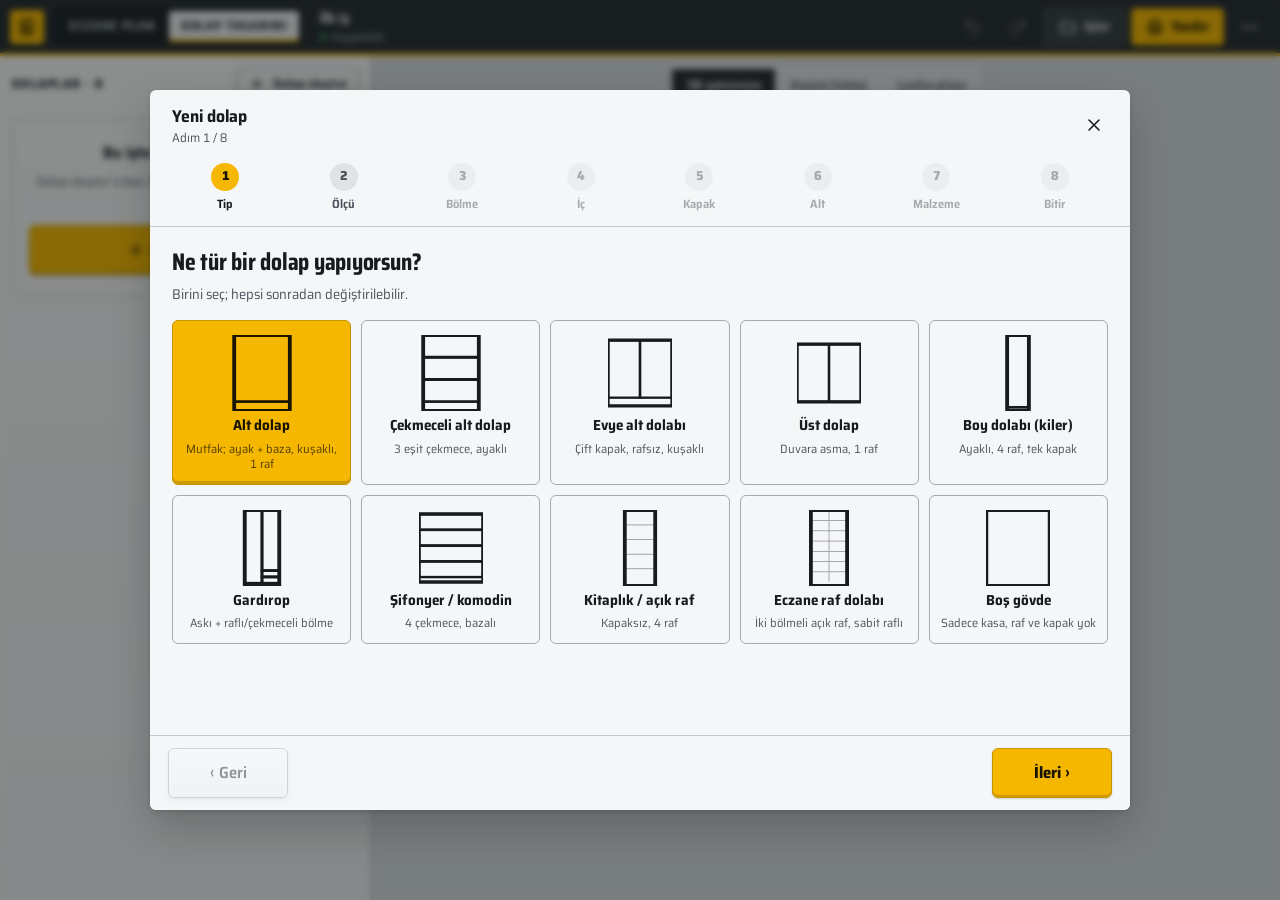
==== commit e77104e6: "Yeni görünüm: Galvaniz atölye (Eczane Plan + Dolap Tasarımı) - Çelik üst bant + sarı alt çizgi, sac " ====
--- a/dolap/index.html
+++ b/dolap/index.html
@@ -3,7 +3,7 @@
 <head>
 <meta charset="utf-8">
 <meta name="viewport" content="width=device-width, initial-scale=1, viewport-fit=cover, interactive-widget=resizes-content">
-<meta name="theme-color" content="#FFFFFF">
+<meta name="theme-color" content="#262C32">
 <meta name="description" content="Dolap ölçülerini gir: yan, raf, tabla, arkalık, kapak ve çekmece kesim ölçüleri milimetrik hesaplansın; 3B gör, levha planı çıkar.">
 <meta name="apple-mobile-web-app-capable" content="yes">
 <meta name="mobile-web-app-capable" content="yes">
@@ -11,55 +11,68 @@
 <title>Dolap Tasarımı</title>
 <script>
 /* Tema, ilk boyamadan önce (yoksa ana uygulamanın teması) */
-(function(){try{var s=JSON.parse(localStorage.getItem('dolap.v1.settings')||'null')||JSON.parse(localStorage.getItem('eczplan.v2.settings')||'{}');var m=s.mode||'auto';var r=document.documentElement;if(m==='glass'){r.dataset.glass='1';m='dark';}if(m==='auto')m=matchMedia('(prefers-color-scheme: dark)').matches?'dark':'light';r.dataset.mode=m;}catch(e){}})();
+(function(){try{var s=JSON.parse(localStorage.getItem('dolap.v1.settings')||'null')||JSON.parse(localStorage.getItem('eczplan.v2.settings')||'{}');var m=s.mode||'auto';var r=document.documentElement;if(m==='glass')m='dark';if(m==='auto')m=matchMedia('(prefers-color-scheme: dark)').matches?'dark':'light';r.dataset.mode=m;}catch(e){}})();
 </script>
 <style>
+/* Galvaniz atölye: çelik kabuk, galvaniz sac paneller, iş güvenliği sarısı seçim/eylem */
+@font-face{font-family:"Saira";font-style:normal;font-display:swap;font-weight:100 900;font-stretch:50% 125%;src:url(vendor/fonts/saira-latin-ext-wdth-normal.woff2) format("woff2-variations"),url(vendor/fonts/saira-latin-ext-wdth-normal.woff2) format("woff2");unicode-range:U+0100-02BA,U+02BD-02C5,U+02C7-02CC,U+02CE-02D7,U+02DD-02FF,U+0304,U+0308,U+0329,U+1D00-1DBF,U+1E00-1E9F,U+1EF2-1EFF,U+2020,U+20A0-20AB,U+20AD-20C0,U+2113,U+2C60-2C7F,U+A720-A7FF}
+@font-face{font-family:"Saira";font-style:normal;font-display:swap;font-weight:100 900;font-stretch:50% 125%;src:url(vendor/fonts/saira-latin-wdth-normal.woff2) format("woff2-variations"),url(vendor/fonts/saira-latin-wdth-normal.woff2) format("woff2");unicode-range:U+0000-00FF,U+0131,U+0152-0153,U+02BB-02BC,U+02C6,U+02DA,U+02DC,U+0304,U+0308,U+0329,U+2000-206F,U+20AC,U+2122,U+2191,U+2193,U+2212,U+2215,U+FEFF,U+FFFD}
 :root{
-  --bg:#F3F4F1; --surface:#FFFFFF; --surface-2:#F5F6F3; --surface-3:#ECEEE9;
-  --line:#E1E4DE; --line-2:#CBD0C8; --ink:#1B211F; --muted:#626C67; --faint:#98A09B;
-  --accent:#1F7A5A; --accent-ink:#FFFFFF;
-  --accent-soft:color-mix(in srgb,var(--accent) 12%,var(--surface));
-  --danger:#C23A2B; --warn:#B26B12; --ok:#2E8555; --info:#3B6FB6;
+  --bg:#D6DADE; --surface:#F5F6F7; --surface-2:#ECEEF0; --surface-3:#E0E3E6;
+  --line:#C4CAD0; --line-2:#A3ABB3; --ink:#161B20; --muted:#49515A; --faint:#737C86;
+  --steel:#262C32; --steel-2:#353C43; --steel-ink:#EDF0F2; --steel-muted:#AEB6BD; --steel-line:rgba(255,255,255,.14);
+  --accent:#F5B700; --accent-ink:#1A1500; --accent-fg:#7A5800; --accent-line:#C79500;
+  --accent-soft:color-mix(in srgb,#F5B700 24%,var(--surface));
+  --danger:#C0352A; --warn:#B26400; --ok:#2C7A4B; --info:#2F64A8;
   --danger-soft:color-mix(in srgb,var(--danger) 11%,var(--surface));
-  --warn-soft:color-mix(in srgb,var(--warn) 13%,var(--surface));
+  --warn-soft:color-mix(in srgb,#F5B700 22%,var(--surface));
   --ok-soft:color-mix(in srgb,var(--ok) 11%,var(--surface));
-  --scene-bg:#E6E9E4; --dimL:#C2410C; --dimW:#1D4ED8; --dimT:#7E22CE;
-  --shadow:0 1px 2px rgba(20,30,26,.06),0 8px 24px rgba(20,30,26,.10);
-  --shadow-lg:0 2px 6px rgba(20,30,26,.08),0 20px 50px rgba(20,30,26,.18);
-  --r:14px; --r-sm:10px; --r-xs:8px;
-  --font:system-ui,-apple-system,"Segoe UI",Roboto,"Helvetica Neue",Arial,sans-serif;
-  --mono:ui-monospace,SFMono-Regular,Menlo,Consolas,"Liberation Mono",monospace;
+  --hazard:repeating-linear-gradient(-45deg,#F5B700 0 4px,#161B20 4px 8px);
+  --scene-bg:#CDD2D7; --dimL:#C2410C; --dimW:#1D4ED8; --dimT:#7E22CE;
+  --metal:linear-gradient(180deg,#F7F8F9,#ECEEF0);
+  --shadow:inset 0 1px 0 rgba(255,255,255,.75),0 1px 2px rgba(10,14,18,.12),0 4px 12px rgba(10,14,18,.07);
+  --shadow-lg:0 2px 4px rgba(10,14,18,.12),0 18px 42px rgba(10,14,18,.22);
+  --r:6px; --r-sm:4px; --r-xs:3px;
+  --font:"Saira",system-ui,-apple-system,"Segoe UI",Roboto,sans-serif;
+  --mono:"Saira",ui-monospace,SFMono-Regular,Menlo,Consolas,monospace;
   --side:372px; --bar-h:56px;
   color-scheme:light;
 }
 :root[data-mode="dark"]{
-  --bg:#121615; --surface:#1B201E; --surface-2:#212725; --surface-3:#29302D;
-  --line:#2C3431; --line-2:#3D4743; --ink:#E6EBE8; --muted:#9AA59F; --faint:#6A756F;
-  --accent:#3DBE8B; --accent-ink:#0E1512;
-  --danger:#EE7462; --warn:#E2A94C; --ok:#4CC38A; --info:#7EA6E0;
-  --scene-bg:#161B19; --dimL:#FB923C; --dimW:#60A5FA; --dimT:#C084FC;
-  --shadow:0 1px 2px rgba(0,0,0,.35),0 8px 24px rgba(0,0,0,.35);
-  --shadow-lg:0 2px 6px rgba(0,0,0,.4),0 20px 50px rgba(0,0,0,.5);
+  --bg:#121518; --surface:#1C2024; --surface-2:#22272C; --surface-3:#2A3036;
+  --line:#313840; --line-2:#465058; --ink:#E7EAED; --muted:#A4ADB5; --faint:#78818A;
+  --steel:#0C0F12; --steel-2:#1B2025; --steel-ink:#E7EAED; --steel-muted:#98A1A9; --steel-line:rgba(255,255,255,.1);
+  --accent-fg:#F5B700; --accent-line:#A67C00; --accent-soft:rgba(245,183,0,.15);
+  --danger:#F07361; --warn:#F2B13C; --ok:#5BC48A; --info:#7EA6E0;
+  --warn-soft:rgba(245,183,0,.13);
+  --scene-bg:#15191C; --dimL:#FB923C; --dimW:#60A5FA; --dimT:#C084FC;
+  --metal:linear-gradient(180deg,#20252A,#1C2024);
+  --shadow:inset 0 1px 0 rgba(255,255,255,.04),0 1px 2px rgba(0,0,0,.45),0 4px 12px rgba(0,0,0,.3);
+  --shadow-lg:0 2px 6px rgba(0,0,0,.45),0 20px 50px rgba(0,0,0,.55);
   color-scheme:dark;
 }
 *{box-sizing:border-box}
 html,body{height:100%}
-body{margin:0;background:var(--bg);color:var(--ink);font:14px/1.45 var(--font);-webkit-text-size-adjust:100%;-webkit-tap-highlight-color:transparent;overscroll-behavior:none}
+body{margin:0;background:var(--bg);color:var(--ink);font:14px/1.45 var(--font);font-stretch:92%;font-variant-numeric:tabular-nums;-webkit-text-size-adjust:100%;-webkit-tap-highlight-color:transparent;overscroll-behavior:none}
 button,input,select,textarea{font:inherit;color:inherit}
 button{cursor:pointer;-webkit-user-select:none;user-select:none}
 [hidden]{display:none!important}
-:focus-visible{outline:2px solid var(--accent);outline-offset:2px}
+:focus-visible{outline:2px solid var(--accent-line);outline-offset:2px}
+::selection{background:#F5B700;color:#1A1500}
+:root{accent-color:#F5B700;caret-color:var(--ink);scrollbar-color:var(--line-2) transparent}
+h1,h2,h3{font-stretch:78%;font-weight:750;letter-spacing:0}
 svg{flex:none}
 .grow{flex:1}
 a{color:inherit}
 
 /* ---------- buttons ---------- */
-.btn{display:inline-flex;align-items:center;justify-content:center;gap:7px;min-height:38px;padding:0 14px;border-radius:var(--r-sm);border:1px solid var(--line);background:var(--surface);font-weight:600;white-space:nowrap;transition:background .15s,border-color .15s;text-decoration:none}
+.btn{display:inline-flex;align-items:center;justify-content:center;gap:7px;min-height:38px;padding:0 14px;border-radius:var(--r-sm);border:1px solid var(--line-2);background:var(--metal);box-shadow:var(--shadow);font-weight:600;white-space:nowrap;transition:background .15s,border-color .15s;text-decoration:none}
 .btn:hover{background:var(--surface-2)}
+.btn:active{box-shadow:inset 0 1px 3px rgba(0,0,0,.18)}
 .btn svg{width:18px;height:18px}
-.btn.primary{background:var(--accent);border-color:var(--accent);color:var(--accent-ink)}
-.btn.primary:hover{background:color-mix(in srgb,var(--accent) 88%,#000)}
-.btn.ghost{border-color:transparent;background:transparent}
+.btn.primary{background:var(--accent);border-color:var(--accent-line);color:var(--accent-ink);font-weight:750;box-shadow:inset 0 -2px 0 rgba(0,0,0,.16),0 1px 2px rgba(0,0,0,.15)}
+.btn.primary:hover{background:#FFC21A}
+.btn.ghost{border-color:transparent;background:transparent;box-shadow:none}
 .btn.ghost:hover{background:var(--surface-3)}
 .btn.danger{color:var(--danger)}
 .btn.sm{min-height:32px;padding:0 10px;font-size:13px}
@@ -70,13 +83,13 @@
 .icon-btn svg{width:20px;height:20px}
 .icon-btn.sm{width:32px;height:32px}
 .icon-btn.sm svg{width:17px;height:17px}
-.seg{display:inline-flex;background:var(--surface-3);border-radius:var(--r-sm);padding:3px;gap:2px}
+.seg{display:inline-flex;background:var(--surface-3);border-radius:var(--r-sm);padding:3px;gap:2px;box-shadow:inset 0 1px 2px rgba(0,0,0,.12)}
 .seg button{justify-content:center;border:0;background:transparent;border-radius:calc(var(--r-sm) - 3px);padding:0 14px;min-height:32px;font-weight:600;color:var(--muted);display:inline-flex;align-items:center;gap:6px;white-space:nowrap}
-.seg button.on{background:var(--surface);color:var(--ink);box-shadow:0 1px 2px rgba(0,0,0,.12)}
+.seg button.on{background:var(--accent);color:var(--accent-ink);box-shadow:inset 0 -2px 0 rgba(0,0,0,.16)}
 .seg.sm button{min-height:28px;padding:0 10px;font-size:12.5px}
 .chips{display:flex;flex-wrap:wrap;gap:6px}
-.chips button{border:1px solid var(--line-2);background:var(--surface);border-radius:999px;padding:4px 12px;font-size:13px;font-weight:600;min-height:32px;display:inline-flex;align-items:center;gap:6px}
-.chips button.on{background:var(--accent-soft);border-color:var(--accent);color:var(--ink);box-shadow:0 0 0 1px var(--accent) inset}
+.chips button{border:1px solid var(--line-2);background:var(--metal);border-radius:var(--r-sm);padding:4px 12px;font-size:13px;font-weight:600;min-height:32px;display:inline-flex;align-items:center;gap:6px}
+.chips button.on{background:var(--accent);border-color:var(--accent-line);color:var(--accent-ink);box-shadow:inset 0 -2px 0 rgba(0,0,0,.16)}
 .chips button:disabled{opacity:.4;cursor:default}
 .chips.blocks{display:grid;grid-template-columns:repeat(auto-fill,minmax(98px,1fr))}
 .chips.blocks button{border-radius:var(--r-sm);flex-direction:column;padding:8px 6px 7px;gap:4px;font-size:12px;line-height:1.2;text-align:center}
@@ -84,65 +97,70 @@
 
 /* ---------- top bar ---------- */
 .app{position:fixed;inset:0;display:grid;grid-template-columns:var(--side) minmax(0,1fr);grid-template-rows:var(--bar-h) minmax(0,1fr);background:var(--bg)}
-.bar{grid-column:1/-1;display:flex;align-items:center;gap:6px;padding:0 10px;padding-left:max(10px,env(safe-area-inset-left));padding-right:max(10px,env(safe-area-inset-right));background:var(--surface);border-bottom:1px solid var(--line);z-index:20;min-width:0}
+.bar{grid-column:1/-1;display:flex;align-items:center;gap:6px;padding:0 10px;padding-left:max(10px,env(safe-area-inset-left));padding-right:max(10px,env(safe-area-inset-right));background:var(--steel);color:var(--steel-ink);border-bottom:3px solid var(--accent);z-index:20;min-width:0}
+.bar .icon-btn{color:var(--steel-ink)}
+.bar .icon-btn:hover{background:var(--steel-2)}
+.bar .btn:not(.primary){background:var(--steel-2);border-color:var(--steel-line);color:var(--steel-ink);box-shadow:none}
+.bar .btn:not(.primary):hover{background:#424A52}
 .logo{display:inline-flex;text-decoration:none}
-.logo i{width:34px;height:34px;border-radius:10px;background:var(--accent);color:var(--accent-ink);display:inline-flex;align-items:center;justify-content:center}
+.logo i{width:34px;height:34px;border-radius:var(--r-sm);background:var(--accent);color:var(--accent-ink);display:inline-flex;align-items:center;justify-content:center}
 .logo i svg{width:20px;height:20px}
-.apptabs{display:inline-flex;background:var(--surface-3);border-radius:999px;padding:3px;gap:2px;margin:0 4px;flex:none}
-.apptabs a{text-decoration:none;font-weight:650;font-size:13.5px;color:var(--muted);padding:6px 13px;border-radius:999px;white-space:nowrap}
-.apptabs a:hover{color:var(--ink)}
-.apptabs a.on{background:var(--surface);color:var(--ink);box-shadow:0 1px 2px rgba(0,0,0,.12)}
+.apptabs{display:inline-flex;background:rgba(0,0,0,.28);border-radius:var(--r-sm);padding:3px;gap:2px;margin:0 4px;flex:none;box-shadow:inset 0 1px 2px rgba(0,0,0,.35)}
+.apptabs a{text-decoration:none;font-weight:700;font-size:13px;letter-spacing:.05em;text-transform:uppercase;color:var(--steel-muted);padding:6px 12px;border-radius:calc(var(--r-sm) - 1px);white-space:nowrap}
+.apptabs a:hover{color:var(--steel-ink)}
+.apptabs a.on{background:var(--accent);color:var(--accent-ink);box-shadow:inset 0 -2px 0 rgba(0,0,0,.16)}
 .jobname{display:flex;flex-direction:column;align-items:flex-start;min-width:0;border:0;background:transparent;padding:3px 8px;border-radius:var(--r-xs);text-align:left;max-width:26vw}
-.jobname:hover{background:var(--surface-3)}
+.jobname:hover{background:var(--steel-2)}
 .jobname b{font-size:14.5px;white-space:nowrap;overflow:hidden;text-overflow:ellipsis;max-width:100%}
-.jobname small{font-size:11.5px;color:var(--muted);display:flex;align-items:center;gap:5px;white-space:nowrap}
+.jobname small{font-size:11.5px;color:var(--steel-muted);display:flex;align-items:center;gap:5px;white-space:nowrap}
 .jobname small i{width:7px;height:7px;border-radius:50%;background:var(--ok);display:inline-block}
 .jobname small i.dirty{background:var(--warn)}
 .mtabs{display:none}
 
 /* ---------- side / form ---------- */
-.side{background:var(--surface);border-right:1px solid var(--line);overflow:auto;overscroll-behavior:contain;min-height:0;padding-bottom:30px}
+.side{background:var(--surface);background-image:var(--metal);border-right:1px solid var(--line-2);overflow:auto;overscroll-behavior:contain;min-height:0;padding-bottom:30px}
 .cabs{padding:12px 12px 4px;display:flex;flex-direction:column;gap:6px}
 .cabs-head{display:flex;align-items:center;gap:6px;margin-bottom:2px}
-.cabs-head b{flex:1;font-size:13px;color:var(--muted);text-transform:uppercase;letter-spacing:.04em}
-.cab{display:flex;align-items:center;gap:10px;border:1px solid var(--line);border-radius:var(--r-sm);padding:7px 6px 7px 10px;background:var(--surface);cursor:pointer;min-height:50px}
+.cabs-head b{flex:1;font-size:12.5px;font-weight:750;color:var(--ink);text-transform:uppercase;letter-spacing:.1em}
+.cab{display:flex;align-items:center;gap:10px;border:1px solid var(--line-2);border-radius:var(--r-sm);padding:7px 6px 7px 10px;background:var(--metal);box-shadow:var(--shadow);cursor:pointer;min-height:50px}
 .cab:hover{border-color:var(--line-2)}
-.cab.on{border-color:var(--accent);background:var(--accent-soft);box-shadow:0 0 0 1px var(--accent) inset}
+.cab.on{border-color:var(--accent-line);background:var(--accent);color:var(--accent-ink);box-shadow:inset 0 -2px 0 rgba(0,0,0,.16)}
 .cab .ic{width:30px;height:34px;flex:none;color:var(--muted)}
-.cab.on .ic{color:var(--accent)}
+.cab.on .ic,.cab.on .tx small{color:var(--accent-ink)}
+.cab.on .qty{background:rgba(0,0,0,.14)}
 .cab .tx{flex:1;min-width:0;display:flex;flex-direction:column}
 .cab .tx b{font-size:14px;white-space:nowrap;overflow:hidden;text-overflow:ellipsis}
 .cab .tx small{color:var(--muted);font-size:12px;font-variant-numeric:tabular-nums}
 .cab .qty{font-size:12px;font-weight:700;background:var(--surface-3);border-radius:999px;padding:2px 8px;white-space:nowrap}
 .cab .warnb{width:9px;height:9px;border-radius:50%;background:var(--danger);flex:none}
-.cab .warnb.w{background:var(--warn)}
+.cab .warnb.w{background:var(--hazard);border-radius:2px;width:11px;height:11px}
 .form{padding:4px 12px}
 .grp{border-top:1px solid var(--line);padding:4px 0}
-.grp>summary{list-style:none;display:flex;align-items:center;gap:8px;padding:10px 2px;cursor:pointer;font-weight:700;font-size:14.5px;-webkit-user-select:none;user-select:none}
+.grp>summary{list-style:none;display:flex;align-items:center;gap:8px;padding:10px 2px;cursor:pointer;font-weight:750;font-size:15px;font-stretch:80%;text-transform:uppercase;letter-spacing:.04em;-webkit-user-select:none;user-select:none}
 .grp>summary::-webkit-details-marker{display:none}
 .grp>summary::after{content:"";width:8px;height:8px;border-right:2px solid var(--faint);border-bottom:2px solid var(--faint);transform:rotate(45deg);margin:-4px 4px 0 auto;transition:transform .15s}
 .grp[open]>summary::after{transform:rotate(-135deg);margin-top:3px}
-.grp>summary small{font-weight:500;color:var(--muted);font-size:12px;white-space:nowrap;overflow:hidden;text-overflow:ellipsis}
+.grp>summary small{font-weight:500;text-transform:none;letter-spacing:0;font-stretch:92%;color:var(--muted);font-size:12px;white-space:nowrap;overflow:hidden;text-overflow:ellipsis}
 .grp .body{display:flex;flex-direction:column;gap:12px;padding:2px 2px 14px}
 .row{display:grid;grid-template-columns:1fr 1fr;gap:10px}
 .row.r3{grid-template-columns:1fr 1fr 1fr}
 .fld{display:flex;flex-direction:column;gap:4px;min-width:0}
-.fld>span{font-size:12px;font-weight:600;color:var(--muted);white-space:nowrap;overflow:hidden;text-overflow:ellipsis}
+.fld>span{font-size:12px;font-weight:650;letter-spacing:.02em;color:var(--muted);white-space:nowrap;overflow:hidden;text-overflow:ellipsis}
 .fld>small{font-size:11.5px;color:var(--faint);line-height:1.3}
 .inpw{position:relative;display:flex;align-items:center}
 .inpw i{position:absolute;right:10px;font-style:normal;font-size:12px;color:var(--faint);pointer-events:none}
 .inp{width:100%;min-height:44px;border:1px solid var(--line-2);border-radius:var(--r-sm);background:var(--surface);padding:0 34px 0 12px;font-size:16px;font-variant-numeric:tabular-nums}
 .inp.txt{padding-right:11px}
-.inp:focus{outline:none;border-color:var(--accent);box-shadow:0 0 0 3px var(--accent-soft)}
+.inp:focus{outline:none;border-color:var(--accent-line);box-shadow:0 0 0 3px color-mix(in srgb,#F5B700 35%,transparent)}
 .inp.bad{border-color:var(--danger);box-shadow:0 0 0 3px var(--danger-soft)}
 .inp::placeholder{color:var(--faint)}
 select.inp{padding-right:28px;appearance:auto}
 .chk{display:flex;align-items:center;gap:9px;font-weight:600;font-size:13.5px;cursor:pointer;min-height:32px}
 .chk input{width:18px;height:18px;accent-color:var(--accent);margin:0}
-.step{display:inline-flex;align-items:center;border:1px solid var(--line-2);border-radius:var(--r-sm);overflow:hidden;background:var(--surface);height:40px}
+.step{display:inline-flex;align-items:center;border:1px solid var(--line-2);border-radius:var(--r-sm);overflow:hidden;background:var(--surface);box-shadow:inset 0 1px 2px rgba(0,0,0,.08);height:40px}
 .step button{width:36px;height:100%;border:0;background:transparent;font-size:18px;font-weight:600;color:var(--muted)}
 .step button:hover{background:var(--surface-3);color:var(--ink)}
-.step b{min-width:30px;text-align:center;font-variant-numeric:tabular-nums;font-size:15px}
+.step b{min-width:30px;text-align:center;font-variant-numeric:tabular-nums;font-size:16px;font-weight:750}
 .lblrow{display:flex;align-items:center;gap:10px;justify-content:space-between}
 .lblrow>span{font-size:12.5px;font-weight:600;color:var(--muted)}
 .tip{font-size:12px;color:var(--muted);line-height:1.4;margin:0}
@@ -157,18 +175,18 @@
 .mat-h{display:flex;align-items:center;gap:8px;font-weight:700;font-size:13px}
 .sw{display:flex;flex-wrap:wrap;gap:6px}
 .sw button{width:26px;height:26px;border-radius:50%;border:2px solid var(--surface);box-shadow:0 0 0 1px var(--line-2);padding:0}
-.sw button.on{box-shadow:0 0 0 2px var(--accent)}
+.sw button.on{box-shadow:0 0 0 2px var(--ink),0 0 0 4px var(--accent)}
 
 /* özet / uyarılar */
 .sum{border:1px solid var(--line);border-radius:var(--r-sm);background:var(--surface-2);padding:10px 12px;display:flex;flex-direction:column;gap:6px;margin:6px 0 10px}
-.sum h4{margin:0;font-size:12.5px;color:var(--muted);text-transform:uppercase;letter-spacing:.04em}
+.sum h4{margin:0;font-size:12px;font-weight:750;color:var(--ink);text-transform:uppercase;letter-spacing:.1em}
 .kv{display:grid;grid-template-columns:auto 1fr;gap:3px 12px;font-size:13px}
 .kv span{color:var(--muted)}
 .kv b{font-variant-numeric:tabular-nums;font-weight:650;text-align:right}
 .iss{display:flex;gap:8px;align-items:flex-start;font-size:12.5px;line-height:1.35;padding:7px 9px;border-radius:var(--r-xs);background:var(--danger-soft)}
 .iss::before{content:"";width:7px;height:7px;border-radius:50%;background:var(--danger);flex:none;margin-top:5px}
 .iss.warn{background:var(--warn-soft)}
-.iss.warn::before{background:var(--warn)}
+.iss.warn::before{background:var(--hazard);border-radius:2px;width:10px;height:10px;margin-top:4px}
 .iss.info{background:var(--surface-3)}
 .iss.info::before{background:var(--info)}
 .iss.ok{background:var(--ok-soft)}
@@ -177,31 +195,31 @@
 /* ---------- main ---------- */
 .main{display:flex;flex-direction:column;min-width:0;min-height:0;position:relative}
 .vtabs{display:flex;justify-content:center;padding:10px 12px 0;position:absolute;left:0;right:0;top:0;z-index:6;pointer-events:none}
-.vtabs .seg{pointer-events:auto;box-shadow:var(--shadow)}
+.vtabs .seg{pointer-events:auto;box-shadow:var(--shadow);background:var(--surface-3)}
 .stage{flex:1;position:relative;min-height:0;background:var(--scene-bg);overflow:hidden;touch-action:none}
 .stage canvas{position:absolute;inset:0;width:100%;height:100%;display:block;outline:none}
 .lbls{position:absolute;inset:0;pointer-events:none;overflow:hidden}
-.lbl{position:absolute;left:0;top:0;transform:translate(-50%,-50%);background:var(--surface);color:var(--ink);border:1.5px solid currentColor;border-radius:7px;padding:1px 7px;font-size:12px;font-weight:700;white-space:nowrap;font-variant-numeric:tabular-nums;box-shadow:0 2px 8px rgba(0,0,0,.15);will-change:transform}
+.lbl{position:absolute;left:0;top:0;transform:translate(-50%,-50%);background:var(--surface);color:var(--ink);border:1.5px solid currentColor;border-radius:var(--r-sm);padding:1px 7px;font-size:12px;font-weight:700;white-space:nowrap;font-variant-numeric:tabular-nums;box-shadow:0 2px 8px rgba(0,0,0,.15);will-change:transform}
 .lbl em{font-style:normal;font-weight:600;opacity:.75;margin-right:4px}
 .lbl.L{color:var(--dimL)}.lbl.W{color:var(--dimW)}.lbl.T{color:var(--dimT)}
 .lbl.o{color:var(--ink);border-color:var(--line-2)}
 .lbl.pn{color:var(--muted);border-color:transparent;background:color-mix(in srgb,var(--surface) 85%,transparent);font-weight:600;font-size:11px;box-shadow:none}
-.float{background:var(--surface);border:1px solid var(--line);border-radius:var(--r);box-shadow:var(--shadow)}
+.float{background:var(--surface);background-image:var(--metal);border:1px solid var(--line-2);border-radius:var(--r);box-shadow:var(--shadow)}
 .tools{position:absolute;left:12px;bottom:12px;display:flex;flex-wrap:wrap;gap:6px;align-items:center;padding:6px;max-width:calc(100% - 24px)}
 .tools .sep{width:1px;height:24px;background:var(--line);margin:0 2px}
 .tools .tb{display:inline-flex;align-items:center;gap:6px;border:0;background:transparent;border-radius:var(--r-xs);min-height:32px;padding:0 10px;font-weight:600;font-size:13px;color:var(--ink)}
 .tools .tb:hover{background:var(--surface-3)}
-.tools .tb.on{background:var(--accent-soft);color:var(--ink);box-shadow:inset 0 0 0 1px var(--accent)}
+.tools .tb.on{background:var(--accent);color:var(--accent-ink);box-shadow:inset 0 -2px 0 rgba(0,0,0,.16)}
 .tools .tb svg{width:17px;height:17px}
-.hint3d{position:absolute;left:12px;top:12px;max-width:min(300px,30%)!important;text-align:left!important;border-radius:12px!important;font-size:12px;color:var(--muted);background:color-mix(in srgb,var(--surface) 80%,transparent);padding:5px 10px;border-radius:999px;pointer-events:none;max-width:46%;text-align:right}
+.hint3d{position:absolute;left:12px;top:12px;max-width:min(300px,30%)!important;text-align:left!important;border-radius:var(--r-sm)!important;font-size:12px;color:var(--muted);background:color-mix(in srgb,var(--surface) 80%,transparent);padding:5px 10px;border-radius:999px;pointer-events:none;max-width:46%;text-align:right}
 .loading3d{position:absolute;inset:0;display:flex;align-items:center;justify-content:center;color:var(--muted);font-weight:600;pointer-events:none}
 .pcard{position:absolute;right:12px;top:60px;width:330px;max-height:calc(100% - 120px);overflow:auto;padding:14px 14px 12px;display:flex;flex-direction:column;gap:10px;z-index:5}
 .pc-h{display:flex;align-items:flex-start;gap:8px}
 .pc-h div{flex:1;min-width:0}
-.pc-h b{display:block;font-size:16px;line-height:1.25}
+.pc-h b{display:block;font-size:18px;line-height:1.2;font-stretch:80%;font-weight:750;text-transform:uppercase;letter-spacing:.02em}
 .pc-h small{color:var(--muted);font-size:12px}
 .pc-cut{display:flex;align-items:baseline;gap:6px;flex-wrap:wrap;font-variant-numeric:tabular-nums}
-.pc-cut .n{font-size:24px;font-weight:780;letter-spacing:-.01em}
+.pc-cut .n{font-size:30px;font-weight:800;font-stretch:75%;letter-spacing:0}
 .pc-cut .n.L{color:var(--dimL)}.pc-cut .n.W{color:var(--dimW)}.pc-cut .n.T{color:var(--dimT)}
 .pc-cut .x{color:var(--faint);font-weight:600}
 .pc-cut .u{color:var(--muted);font-size:12px;margin-left:2px}
@@ -213,7 +231,7 @@
 .pc-n li+li{margin-top:3px}
 .ovr{display:flex;gap:6px;align-items:flex-end}
 .ovr .fld{flex:1}
-.badge{display:inline-flex;align-items:center;font-size:10.5px;font-weight:800;letter-spacing:.04em;text-transform:uppercase;border-radius:999px;padding:2px 7px;background:var(--warn-soft);color:var(--warn);vertical-align:middle}
+.badge{display:inline-flex;align-items:center;font-size:10.5px;font-weight:800;letter-spacing:.06em;text-transform:uppercase;border-radius:var(--r-xs);padding:2px 7px;background:var(--accent);color:var(--accent-ink);vertical-align:middle}
 .badge.off{background:var(--surface-3);color:var(--muted)}
 
 /* ---------- kesim listesi / levha ---------- */
@@ -242,7 +260,7 @@
 table.cl td.off{opacity:.45;text-decoration:line-through}
 .bsvg{width:44px;height:26px;display:block}
 .bsvg rect{fill:var(--surface-3);stroke:var(--line-2)}
-.bsvg line{stroke:var(--accent);stroke-width:3.2;stroke-linecap:round}
+.bsvg line{stroke:var(--accent-fg);stroke-width:3.2;stroke-linecap:round}
 .btxt{font-size:11px;color:var(--muted);white-space:nowrap}
 .tot{display:grid;grid-template-columns:repeat(auto-fit,minmax(150px,1fr));gap:10px}
 .tot div{background:var(--surface);border:1px solid var(--line);border-radius:var(--r-sm);padding:10px 12px}
@@ -256,13 +274,13 @@
 .sheet svg .pl{fill:color-mix(in srgb,var(--surface-3) 70%,var(--line-2))}
 .sheet svg .us{fill:url(#hatch)}
 .sheet svg .pt{fill:var(--surface);stroke:var(--ink);stroke-width:2.2;cursor:pointer}
-.sheet svg .pt:hover,.sheet svg .pt.on{fill:var(--accent-soft);stroke:var(--accent)}
+.sheet svg .pt:hover,.sheet svg .pt.on{fill:var(--accent-soft);stroke:var(--accent-fg)}
 .sheet svg text{fill:var(--ink);font-family:var(--font);font-variant-numeric:tabular-nums;pointer-events:none}
 .sheet svg .gr{stroke:var(--muted);stroke-width:2;opacity:.5}
 .pnote{font-size:12.5px;color:var(--muted);margin:0}
 
 /* ---------- modal / menu / toast ---------- */
-dialog.modal{border:0;padding:0;border-radius:18px;background:var(--surface);color:var(--ink);box-shadow:var(--shadow-lg);width:min(460px,calc(100vw - 28px));max-height:calc(100dvh - 40px)}
+dialog.modal{border:1px solid var(--line-2);padding:0;border-radius:var(--r);background:var(--surface);color:var(--ink);box-shadow:var(--shadow-lg);width:min(460px,calc(100vw - 28px));max-height:calc(100dvh - 40px)}
 dialog.modal.wide{width:min(760px,calc(100vw - 28px))}
 dialog.modal::backdrop{background:rgba(10,15,13,.42);backdrop-filter:blur(2px)}
 .mhead{display:flex;align-items:center;gap:8px;padding:18px 20px 6px}
@@ -270,26 +288,26 @@
 .mbody{padding:8px 20px;display:flex;flex-direction:column;gap:12px;overflow:auto;max-height:calc(100dvh - 190px)}
 .mbody p{margin:0;color:var(--muted)}
 .mfoot{display:flex;gap:8px;justify-content:flex-end;padding:12px 20px 18px;flex-wrap:wrap}
-.menu{position:fixed;z-index:120;background:var(--surface);border:1px solid var(--line);border-radius:14px;box-shadow:var(--shadow-lg);padding:6px;min-width:220px;display:flex;flex-direction:column}
-.menu button{display:flex;align-items:center;gap:10px;border:0;background:transparent;text-align:left;padding:9px 12px;border-radius:9px;font-weight:550}
+.menu{position:fixed;z-index:120;background:var(--surface);border:1px solid var(--line-2);border-radius:var(--r);box-shadow:var(--shadow-lg);padding:6px;min-width:220px;display:flex;flex-direction:column}
+.menu button{display:flex;align-items:center;gap:10px;border:0;background:transparent;text-align:left;padding:9px 12px;border-radius:var(--r-xs);font-weight:550}
 .menu button:hover{background:var(--surface-3)}
 .menu button svg{width:18px;height:18px;color:var(--muted)}
 .menu hr{border:0;border-top:1px solid var(--line);margin:5px 4px}
 .menu .mseg{padding:6px 8px}
 .menu .mseg .seg{display:flex}
 .menu .mseg .seg button{flex:1;padding:0 6px}
-.toast{position:fixed;left:50%;bottom:28px;transform:translate(-50%,10px);background:var(--ink);color:var(--bg);padding:10px 18px;border-radius:16px;font-weight:600;font-size:14px;opacity:0;transition:opacity .2s,transform .2s;pointer-events:none;z-index:200;box-shadow:var(--shadow-lg);max-width:calc(100vw - 32px);text-align:center}
+.toast{position:fixed;left:50%;bottom:28px;transform:translate(-50%,10px);background:var(--steel);color:var(--steel-ink);border:1px solid var(--accent);padding:10px 18px;border-radius:var(--r-sm);font-weight:600;font-size:14px;opacity:0;transition:opacity .2s,transform .2s;pointer-events:none;z-index:200;box-shadow:var(--shadow-lg);max-width:calc(100vw - 32px);text-align:center}
 .toast.show{opacity:1;transform:translate(-50%,0)}
 .toast.err{background:var(--danger);color:#fff}
 .presets{display:grid;grid-template-columns:repeat(auto-fill,minmax(160px,1fr));gap:8px}
 .presets button{border:1px solid var(--line-2);background:var(--surface);border-radius:var(--r-sm);padding:10px;display:flex;gap:10px;align-items:center;text-align:left}
-.presets button:hover{border-color:var(--accent);background:var(--accent-soft)}
-.presets svg{width:38px;height:44px;flex:none;color:var(--accent)}
+.presets button:hover{border-color:var(--accent-line);background:var(--accent-soft)}
+.presets svg{width:38px;height:44px;flex:none;color:var(--ink)}
 .presets b{display:block;font-size:13.5px}
 .presets small{color:var(--muted);font-size:11.5px;line-height:1.3;display:block}
 .jobs{display:flex;flex-direction:column;gap:6px}
 .job{display:flex;align-items:center;gap:8px;border:1px solid var(--line);border-radius:var(--r-sm);padding:8px 8px 8px 12px}
-.job.on{border-color:var(--accent)}
+.job.on{border-color:var(--accent-line);box-shadow:0 0 0 1px var(--accent-line) inset}
 .job div{flex:1;min-width:0;cursor:pointer}
 .job b{display:block;white-space:nowrap;overflow:hidden;text-overflow:ellipsis}
 .job small{color:var(--muted);font-size:12px}
@@ -317,7 +335,7 @@
   .print .psheet{break-inside:avoid;font-size:9pt}
   .print .psheet svg{width:100%;height:auto;max-height:110mm;border:0.3mm solid #999}
   .print .psheet svg .pl{fill:#ddd}.print .psheet svg .us{fill:#f2f2f2}.print .psheet svg .pt{fill:#fff;stroke:#000;stroke-width:2.5}
-  .print .psheet svg text{fill:#000;font-family:Arial,sans-serif}
+  .print .psheet svg text{fill:#000;font-family:var(--font)}
   .print .pbreak{break-before:page}
   .print .bsvg{width:30px;height:18px}.print .bsvg rect{fill:#eee;stroke:#999}.print .bsvg line{stroke:#000;stroke-width:3.5}
 }
@@ -356,61 +374,6 @@
   #btnRedo{display:none}
 }
 
-/* ---------- şeffaf tema ---------- */
-:root[data-glass]{
-  --bg:#0A1020;
-  --surface:rgba(255,255,255,.075); --surface-2:rgba(255,255,255,.11); --surface-3:rgba(255,255,255,.15);
-  --line:rgba(255,255,255,.13); --line-2:rgba(255,255,255,.22);
-  --ink:#F3F6FC; --muted:rgba(226,233,245,.72); --faint:rgba(226,233,245,.46);
-  --danger:#FF7A6B; --warn:#F5B95A; --ok:#4ADE9A;
-  --scene-bg:#0C1324;
-  --glass:linear-gradient(155deg,rgba(255,255,255,.14),rgba(255,255,255,.04) 60%);
-  --glass-tint:rgba(18,26,48,.42);
-  --glass-blur:blur(24px) saturate(170%);
-  --glass-edge:inset 0 1px 0 rgba(255,255,255,.18),inset 0 0 0 1px rgba(255,255,255,.04);
-  --shadow:0 10px 30px rgba(0,0,0,.28);
-  --shadow-lg:0 24px 60px rgba(0,0,0,.45);
-  --r:22px; --r-sm:14px; --r-xs:11px;
-}
-:root[data-glass] body{background:var(--bg)}
-:root[data-glass] body::before{content:"";position:fixed;inset:-10%;z-index:-1;pointer-events:none;background:
-  radial-gradient(38% 34% at 10% 6%,color-mix(in srgb,var(--accent) 40%,transparent),transparent 72%),
-  radial-gradient(42% 38% at 94% 14%,rgba(99,102,241,.40),transparent 72%),
-  radial-gradient(48% 42% at 80% 94%,rgba(217,70,239,.24),transparent 72%),
-  radial-gradient(44% 40% at 6% 90%,rgba(14,165,233,.28),transparent 72%),
-  linear-gradient(180deg,#0C1426,#090E1B)}
-:root[data-glass] .app{background:transparent}
-:root[data-glass] :is(.bar,.side,.float,.card,.menu,dialog.modal,.toast,.tot div){background:var(--glass),var(--glass-tint);border:1px solid var(--line);-webkit-backdrop-filter:var(--glass-blur);backdrop-filter:var(--glass-blur);box-shadow:var(--shadow),var(--glass-edge)}
-:root[data-glass] .bar{margin:10px 10px 0;border-radius:22px}
-:root[data-glass] .side{margin:10px 0 10px 10px;border-radius:24px}
-:root[data-glass] .main{margin:10px;border-radius:24px;overflow:hidden}
-:root[data-glass] .stage{background:var(--scene-bg)}
-:root[data-glass] .btn{border-radius:999px;background:rgba(255,255,255,.08);border-color:rgba(255,255,255,.18);box-shadow:inset 0 1px 0 rgba(255,255,255,.14)}
-:root[data-glass] .btn:hover{background:rgba(255,255,255,.15)}
-:root[data-glass] .btn.primary{background:linear-gradient(180deg,color-mix(in srgb,var(--accent) 80%,#fff),var(--accent));border-color:color-mix(in srgb,var(--accent) 65%,#fff);color:var(--accent-ink);box-shadow:0 8px 22px color-mix(in srgb,var(--accent) 38%,transparent),inset 0 1px 0 rgba(255,255,255,.45)}
-:root[data-glass] .btn.ghost{background:transparent;border-color:transparent;box-shadow:none}
-:root[data-glass] .icon-btn{border-radius:50%;border-color:rgba(255,255,255,.16);background:rgba(255,255,255,.06);box-shadow:inset 0 1px 0 rgba(255,255,255,.12)}
-:root[data-glass] .icon-btn:hover{background:rgba(255,255,255,.15)}
-:root[data-glass] :is(.seg,.apptabs){background:rgba(0,0,0,.24);border-radius:999px;box-shadow:inset 0 1px 2px rgba(0,0,0,.3),inset 0 0 0 1px rgba(255,255,255,.07)}
-:root[data-glass] .seg button{border-radius:999px}
-:root[data-glass] :is(.seg button,.apptabs a).on{background:rgba(255,255,255,.2);color:var(--ink);box-shadow:inset 0 1px 0 rgba(255,255,255,.3),0 4px 12px rgba(0,0,0,.25)}
-:root[data-glass] .chips button.on,:root[data-glass] .cab.on{background:color-mix(in srgb,var(--accent) 22%,transparent);border-color:color-mix(in srgb,var(--accent) 75%,#fff)}
-:root[data-glass] :is(.inp,.step,.chips button,.cab,.sec,.mat,.sum,.pc-f,.presets button,.job){background:rgba(255,255,255,.06)}
-:root[data-glass] .lbl{background:rgba(12,19,36,.86)}
-:root[data-glass] dialog.modal{background:var(--glass),rgba(16,24,44,.62);border-radius:26px}
-:root[data-glass] .menu{background:var(--glass),rgba(16,24,44,.6);border-radius:20px}
-:root[data-glass] .logo i{border-radius:12px;background:linear-gradient(135deg,color-mix(in srgb,var(--accent) 65%,#fff),var(--accent) 55%,color-mix(in srgb,var(--accent) 55%,#7C3AED))}
-:root[data-glass] table.cl th{background:rgba(255,255,255,.06)}
-@media (max-width:900px){
-  :root[data-glass] .side{margin:0;border-radius:0;background:transparent;border:0;box-shadow:none;-webkit-backdrop-filter:none;backdrop-filter:none}
-  :root[data-glass] .main{margin:8px 0 0;border-radius:0}
-  :root[data-glass] .grp{background:var(--glass),var(--glass-tint);-webkit-backdrop-filter:var(--glass-blur);backdrop-filter:var(--glass-blur);border-radius:22px}
-  :root[data-glass] .bar{margin:8px 8px 0}
-}
-@media (prefers-reduced-motion:reduce){*{transition:none!important}}
-
-@media (max-width:1100px){.hint3d{display:none}}
-
 /* ---------- kolay kullanım: kartlar, büyük düğmeler ---------- */
 .btn.big{min-height:50px;font-size:16px;padding:0 20px;border-radius:var(--r)}
 .btn:disabled{opacity:.45;cursor:default}
@@ -426,10 +389,12 @@
 .chips button{min-height:38px;padding:5px 14px;font-size:14px}
 .tiles{display:grid;grid-template-columns:repeat(auto-fill,minmax(112px,1fr));gap:8px}
 .tiles button{position:relative;border:1.5px solid var(--line-2);background:var(--surface);border-radius:var(--r);padding:12px 8px 10px;display:flex;flex-direction:column;align-items:center;gap:5px;text-align:center;transition:border-color .12s,background .12s,transform .12s;color:var(--ink)}
-.tiles button:hover{border-color:var(--accent)}
+.tiles button:hover{border-color:var(--accent-line)}
 .tiles button:active{transform:scale(.98)}
-.tiles button.on{border-color:var(--accent);background:var(--accent-soft);box-shadow:0 0 0 1.5px var(--accent) inset}
-.tiles button svg{width:52px;height:46px;color:var(--accent)}
+.tiles button.on{border-color:var(--accent-line);background:var(--accent);color:var(--accent-ink);box-shadow:inset 0 -3px 0 rgba(0,0,0,.16)}
+.tiles button.on small{color:color-mix(in srgb,var(--accent-ink) 75%,transparent)}
+.tiles button.on svg{color:var(--accent-ink)!important}
+.tiles button svg{width:52px;height:46px;color:var(--ink)}
 .tiles button b{font-size:14.5px;line-height:1.2}
 .tiles button small{font-size:12px;color:var(--muted);line-height:1.3}
 .tiles button em{position:absolute;top:6px;right:6px;font-style:normal;font-size:10.5px;font-weight:800;text-transform:uppercase;letter-spacing:.03em;background:var(--accent);color:var(--accent-ink);border-radius:999px;padding:2px 7px}
@@ -446,14 +411,14 @@
 .tiles.mini button b{font-size:17px}
 .tiles.big{grid-template-columns:repeat(auto-fill,minmax(150px,1fr));gap:10px}
 .tiles.big button{padding:14px 10px 12px;gap:6px}
-.tiles.big button svg{width:64px;height:76px;color:var(--accent)}
+.tiles.big button svg{width:64px;height:76px;color:var(--ink)}
 .tiles.big2{grid-template-columns:repeat(auto-fit,minmax(130px,1fr));gap:10px}
 .tiles.big2 button svg{width:64px;height:54px}
 .tiles.big4{grid-template-columns:repeat(4,1fr);gap:10px}
 .tiles.big4 button svg{width:64px;height:56px}
 .tiles.big4 button b{font-size:16px}
 .tiles.big svg[viewBox]{color:var(--ink)}
-.sec .tiles.sm button.on svg{color:var(--accent)}
+.sec .tiles.sm button.on svg{color:var(--accent-ink)}
 .cabhead{display:flex;flex-direction:column;gap:10px;padding:6px 0 12px}
 .cabhead .inp.nm{font-size:17px;font-weight:700;padding-right:12px}
 .subh{font-size:12px;font-weight:800;text-transform:uppercase;letter-spacing:.05em;color:var(--muted);margin:8px 0 -4px;padding-top:10px;border-top:1px dashed var(--line)}
@@ -462,7 +427,7 @@
 .empty-side b{font-size:16px}
 .empty-side p{margin:0 0 6px;color:var(--muted);font-size:13.5px}
 .empty-st{flex:1;display:flex;flex-direction:column;align-items:center;justify-content:center;gap:10px;padding:30px 20px;text-align:center}
-.empty-st svg{width:120px;height:120px;color:var(--accent);opacity:.85}
+.empty-st svg{width:120px;height:120px;color:var(--muted);opacity:.85}
 .empty-st h2{margin:4px 0 0;font-size:24px}
 .empty-st p{margin:0 0 10px;color:var(--muted);max-width:420px}
 .cab .ic{color:var(--ink)}
@@ -470,7 +435,7 @@
 /* ---------- sihirbaz ---------- */
 .wiz{position:fixed;inset:0;z-index:100;background:rgba(10,15,13,.45);backdrop-filter:blur(3px);display:flex;align-items:center;justify-content:center;padding:16px}
 body.wiz-on{overflow:hidden}
-.wiz-card{background:var(--surface);color:var(--ink);border-radius:22px;box-shadow:var(--shadow-lg);width:min(980px,100%);height:min(720px,100%);display:flex;flex-direction:column;overflow:hidden}
+.wiz-card{background:var(--surface);color:var(--ink);border-radius:var(--r);box-shadow:var(--shadow-lg);width:min(980px,100%);height:min(720px,100%);display:flex;flex-direction:column;overflow:hidden}
 .wiz-head{display:flex;align-items:center;gap:10px;padding:14px 16px 6px 22px}
 .wiz-head div{flex:1;display:flex;flex-direction:column}
 .wiz-head b{font-size:17px}
@@ -479,7 +444,7 @@
 .wiz-steps::-webkit-scrollbar{display:none}
 .wiz-steps button{flex:1;min-width:66px;display:flex;flex-direction:column;align-items:center;gap:4px;border:0;background:transparent;padding:4px 2px;color:var(--muted);font-size:12px;font-weight:650;border-radius:10px}
 .wiz-steps button i{width:28px;height:28px;border-radius:50%;display:inline-flex;align-items:center;justify-content:center;font-style:normal;font-weight:800;font-size:13px;background:var(--surface-3);color:var(--muted);border:2px solid transparent}
-.wiz-steps button.done i{background:var(--accent-soft);color:var(--accent);border-color:var(--accent)}
+.wiz-steps button.done i{background:var(--steel);color:var(--accent);border-color:var(--steel)}
 .wiz-steps button.on{color:var(--ink)}
 .wiz-steps button.on i{background:var(--accent);color:var(--accent-ink)}
 .wiz-steps button:disabled{opacity:.45;cursor:default}
@@ -500,8 +465,8 @@
 .tip.big{font-size:15px;color:var(--ink)}
 /* temalı ön görünüş */
 .pvw .pv-b{fill:var(--surface);stroke:var(--ink)}
-.pvw .pv-f{fill:var(--accent);fill-opacity:.1;stroke:var(--accent)}
-.pvw .pv-h{stroke:var(--accent);opacity:.35}
+.pvw .pv-f{fill:var(--accent);fill-opacity:.22;stroke:var(--accent-fg)}
+.pvw .pv-h{stroke:var(--accent-fg);opacity:.5}
 .pvw .pv-k{stroke:var(--ink)}
 .pvw .pv-r{stroke:var(--muted)}
 .pvw .pv-l{fill:var(--ink)}
@@ -530,11 +495,43 @@
   .wiz-foot .grow{display:none}
   .wiz-foot .btn.ghost{display:none}
 }
-:root[data-glass] .wiz-card{background:var(--glass),rgba(16,24,44,.78);border:1px solid var(--line);-webkit-backdrop-filter:var(--glass-blur);backdrop-filter:var(--glass-blur)}
-:root[data-glass] .wiz-foot{background:transparent}
-:root[data-glass] :is(.tiles button,.wiz-pv){background:rgba(255,255,255,.06)}
-:root[data-glass] .tiles button.on{background:color-mix(in srgb,var(--accent) 22%,transparent)}
-@media (max-width:760px){:root[data-glass] .wiz{background:var(--bg)}}
+
+/* ---------- ayrılan parça: kart ---------- */
+.lbl.big{font-size:14px;padding:3px 9px;border-width:2px}
+.lbl.big em{font-size:12px}
+.turnbar{display:flex;align-items:center;gap:6px;flex-wrap:wrap}
+.turnbar span{font-size:12px;font-weight:700;color:var(--muted);margin-right:auto}
+.turnbar .btn{min-width:44px;font-size:15px}
+.pc-sec{border-top:1px solid var(--line);padding-top:8px}
+.pc-sec>summary{cursor:pointer;font-size:13px;font-weight:750;padding:4px 0;list-style:none;display:flex;align-items:center;gap:8px}
+.pc-sec>summary::-webkit-details-marker{display:none}
+.pc-sec>summary::after{content:"";width:7px;height:7px;border-right:2px solid var(--faint);border-bottom:2px solid var(--faint);transform:rotate(45deg);margin:-3px 2px 0 auto;transition:transform .15s}
+.pc-sec[open]>summary::after{transform:rotate(-135deg);margin-top:3px}
+.pc-sec[open]{display:flex;flex-direction:column;gap:8px}
+.drows{display:flex;flex-direction:column;gap:8px}
+.drow{display:grid;grid-template-columns:70px 1fr;gap:2px 10px;align-items:center}
+.drow .n{font-weight:800;font-size:13px}
+.drow .n.L{color:var(--dimL)}.drow .n.W{color:var(--dimW)}.drow .n.T{color:var(--dimT)}
+.drow .drv{grid-column:2;font-size:11.5px;color:var(--faint)}
+.drow .drv.on{color:var(--accent-fg);font-weight:700}
+.drow.off .inp{opacity:.55}
+
+@media (max-width:900px){
+  .stage:has(#pcard:not([hidden])) .tools{display:none}
+  .pcard{bottom:10px;max-height:56%}
+  .turnbar .btn{min-height:40px}
+}
+@media (max-width:700px){.lbl.big{font-size:12.5px;padding:2px 7px}.lbl.big em{font-size:11px}}
+
+/* ---------- galvaniz: sarı yalnız seçim ve tek ana eylem ---------- */
+.btn.steel{background:var(--steel);border-color:var(--steel);color:var(--steel-ink);box-shadow:inset 0 -2px 0 rgba(0,0,0,.3),0 1px 2px rgba(0,0,0,.15)}
+.btn.steel:hover{background:var(--steel-2)}
+:root[data-mode="dark"] .btn.steel{background:#3A424A;border-color:#4A535C}
+.seg button.on{background:var(--steel);color:var(--steel-ink);box-shadow:inset 0 -2px 0 var(--accent)}
+:root[data-mode="dark"] .seg button.on{background:#3A424A}
+.bar .seg button.on,.apptabs a.on{background:var(--steel-ink);color:var(--steel);box-shadow:inset 0 -3px 0 var(--accent)}
+.tools .tb.on{background:var(--accent-soft);color:var(--ink);box-shadow:inset 0 0 0 1px var(--accent-line)}
+@media (max-width:520px){.apptabs a{font-size:11.5px;letter-spacing:.02em;padding:6px 8px}}
 
 </style>
 </head>
@@ -1276,10 +1273,10 @@
 
 const V = {
   T: null, ready: false, loading: null,
-  doorMode: 'closed', explode: false, dims: true, focus: true,
+  doorMode: 'closed', explode: false, dims: true, focus: false, det: null, camA: null,
   open: 0, exp: 0, sel: null, hover: null,
   holders: [], meshes: [], byId: new Map(), extras: [],
-  orb: {th: .6, ph: 1.12, r: 3, tx: 0, ty: 0, tz: 0},
+  orb: {th: .6, ph: 1.12, r: 3, tx: 0, ty: 0, tz: 0, ix: 0, iy: 0}, inset: {r: 0, b: 0},
   cab: null, R: null, onPick: null, lastKey: '',
 
   async init() {
@@ -1369,9 +1366,14 @@
     this.shadow.scale.set(c.W * MM * 1.6, fd * MM * 2.2, 1); this.shadow.position.set(c.W * MM / 2, .0005, fd * MM / 2);
     this.shadow.visible = c.base !== 'wall';
     const key = `${c.id}|${Math.round(c.W / 50)}|${Math.round(c.H / 50)}|${Math.round(c.D / 50)}`;
-    if (fitCam || key !== this.lastKey) this.fit();
+    const refit = fitCam || key !== this.lastKey;
     this.lastKey = key;
     if (this.sel && !this.byId.has(this.sel)) this.sel = null;
+    /* seçili parça ayrık duruyorsa yeni ölçülerle yerinde yeniden kur */
+    const old = this.det && this.det.dir > 0 ? this.det : null;
+    this.dropGhost();
+    if (this.sel) this.detach(this.sel, {instant: !!(old && old.id === this.sel), keep: old && old.id === this.sel ? old : null});
+    if (refit) this.fit();
     this.applyState(); this.req();
   },
   addHandle(mesh, p, ext, ctr, mat, type) {
@@ -1418,23 +1420,95 @@
       m.visible = !(hideFronts && (p.kind === 'door' || p.kind === 'dfront')) || m === selM;
       const isSel = m === selM, isHov = m.userData.p.id === this.hover && !isSel;
       mt.emissive.set(isSel ? acc : isHov ? acc : 0x000000); mt.emissiveIntensity = isSel ? .55 : isHov ? .22 : 0;
-      const fade = selM && this.focus && !isSel;
-      mt.transparent = fade || !!p.off; mt.opacity = fade ? .14 : p.off ? .25 : 1; mt.depthWrite = !fade;
+      const fade = selM && this.focus && !isSel, ghost = isSel && this.det && this.det.id === p.id;
+      mt.transparent = fade || ghost || !!p.off; mt.opacity = ghost ? .2 : fade ? .14 : p.off ? .25 : 1; mt.depthWrite = !fade && !ghost;
+      if (ghost) mt.emissiveIntensity = .4;
       ed.opacity = isSel ? 1 : fade ? .12 : .55; ed.color.set(isSel ? acc : (document.documentElement.dataset.mode === 'dark' ? 0x0b0d0c : 0x2c3330));
       m.renderOrder = isSel ? 2 : 0;
       for (const ch of m.children) if (ch !== m.userData.edges && ch.material) ch.visible = !fade;
     }
   },
-  select(id) { this.sel = id; this.applyState(); this.req(); },
+  select(id) {
+    const d = this.det;
+    if (id && d && d.id === id) { if (d.dir < 0) { d.dir = 1; this.camTo(true); } this.sel = id; this.applyState(); this.req(); return; }
+    if (!id && !this.sel) return;
+    this.sel = id;
+    if (d) { if (id) this.dropGhost(); else { d.dir = -1; this.camTo(false); } }
+    if (id) this.detach(id, {});
+    this.applyState(); this.req();
+  },
+
+  /* ---------- seçilen parça: sola ayrılır, tek başına gösterilir, çevrilebilir ---------- */
+  detach(id, o = {}) {
+    const T = this.T, m = this.byId.get(id); if (!m || !this.cab) return;
+    const p = m.userData.p, c = this.cab, fd = this.R && this.R.dims ? this.R.dims.fdepth : c.D;
+    this.root.updateMatrixWorld(true);
+    const geo = new T.BoxGeometry(p.Wd * MM, p.L * MM, p.T * MM);
+    const mat = new T.MeshStandardMaterial({color: m.userData.col.clone(), roughness: .6, metalness: 0, polygonOffset: true, polygonOffsetFactor: 1, polygonOffsetUnits: 1});
+    const g = new T.Mesh(geo, mat);
+    g.add(new T.LineSegments(new T.EdgesGeometry(geo), new T.LineBasicMaterial({color: this.accent()})));
+    /* başlangıç: parçanın dolaptaki duruşu (yerel eksenler: x = en, y = boy, z = kalınlık) */
+    const E = [new T.Vector3(1, 0, 0), new T.Vector3(0, 1, 0), new T.Vector3(0, 0, 1)];
+    const bx = E[AXI[p.ax[1]]], by = E[AXI[p.ax[0]]], bz = E[AXI[p.ax[2]]].clone();
+    const M = new T.Matrix4().makeBasis(bx, by, bz); if (M.determinant() < 0) M.makeBasis(bx, by, bz.negate());
+    const q0 = new T.Quaternion(); m.getWorldQuaternion(q0); q0.multiply(new T.Quaternion().setFromRotationMatrix(M));
+    const p0 = new T.Vector3(); m.getWorldPosition(p0);
+    /* hedef: dolabın soluna, ayakta, kameraya dönük */
+    const gap = Math.max(650, c.W * .5 + 220);
+    const tp = new T.Vector3(-(gap + p.Wd / 2) * MM, Math.max(p.L / 2 + 50, c.H / 2) * MM, fd / 2 * MM);
+    const k = o.keep;
+    this.det = {id, g, p, t: o.instant ? 1 : 0, dir: 1, p0, q0, tp, base: k ? k.base : this.orb.th, yaw: k ? k.yaw : 0, yawT: k ? k.yawT : 0, pitch: k ? k.pitch : 0, pitchT: k ? k.pitchT : 0};
+    this.scene.add(g); this.placeGhost();
+    if (!o.instant) this.camTo(true);
+    this.req();
+  },
+  accent() { return new this.T.Color(getComputedStyle(document.documentElement).getPropertyValue('--accent').trim() || '#1F7A5A'); },
+  ghostQuat() { const d = this.det; return new this.T.Quaternion().setFromEuler(new this.T.Euler(d.pitch, d.base + d.yaw, 0, 'YXZ')); },
+  placeGhost() {
+    const d = this.det; if (!d) return;
+    const t = d.t, e = t < .5 ? 4 * t * t * t : 1 - Math.pow(-2 * t + 2, 3) / 2;
+    const pos = d.p0.clone().lerp(d.tp, e); pos.y += Math.sin(Math.PI * e) * .16;
+    d.g.position.copy(pos);
+    d.g.quaternion.copy(d.q0).slerp(this.ghostQuat(), e);
+  },
+  dropGhost() { const d = this.det; if (!d) return; this.scene.remove(d.g); d.g.traverse(q => { if (q.geometry) q.geometry.dispose(); if (q.material) q.material.dispose(); }); this.det = null; },
+  turn(k) {
+    const d = this.det; if (!d) return;
+    if (k === 'l') d.yawT -= Math.PI / 2; else if (k === 'r') d.yawT += Math.PI / 2;
+    else if (k === 'edge') d.pitchT = Math.abs(d.pitchT) > .1 ? 0 : -Math.PI / 2;
+    else { d.yawT = Math.round(d.yaw / (2 * Math.PI)) * 2 * Math.PI; d.pitchT = 0; }
+    this.req();
+  },
+  camTarget(withSel) {
+    const c = this.cab, fd = this.R && this.R.dims ? this.R.dims.fdepth : c.D, box = [[0, c.W], [0, c.H], [0, fd]];
+    if (withSel && this.det) {
+      const d = this.det, rr = .5 * Math.hypot(d.p.L, d.p.Wd, d.p.T), t = d.tp.clone().multiplyScalar(1000);
+      box[0][0] = Math.min(box[0][0], t.x - rr); box[1][0] = Math.min(0, t.y - rr); box[1][1] = Math.max(box[1][1], t.y + rr);
+    }
+    const ctr = box.map(([a, b]) => (a + b) / 2), rs = .5 * Math.hypot(...box.map(([a, b]) => b - a)) * MM * (this.explode ? 1.4 : 1);
+    /* parça kartının kapladığı alanı çıkar: görüntü boş alanda ortalanır */
+    const el = this.ren.domElement, w = el.clientWidth || 1, hh = el.clientHeight || 1, ir = Math.min(this.inset.r, w * .6), ib = Math.min(this.inset.b, hh * .6);
+    const fovV0 = this.cam.fov * Math.PI / 180, fovV = 2 * Math.atan(Math.tan(fovV0 / 2) * (hh - ib) / hh), fovH = 2 * Math.atan(Math.tan(fovV0 / 2) * (w - ir) / hh);
+    const pad = withSel && this.det ? (w < 700 ? 1.3 : 1.12) : 1.05;
+    return {tx: ctr[0] * MM, ty: ctr[1] * MM, tz: ctr[2] * MM, r: rs / Math.sin(Math.min(fovV, fovH) / 2) * pad, ix: ir / 2, iy: ib / 2};
+  },
+  camTo(withSel) { const o = this.orb; this.camA = {from: {tx: o.tx, ty: o.ty, tz: o.tz, r: o.r, ix: o.ix, iy: o.iy}, to: this.camTarget(withSel), t: 0}; this.req(); },
+  setInset(r, b) {
+    if (Math.abs(r - this.inset.r) < 2 && Math.abs(b - this.inset.b) < 2) return;
+    this.inset = {r, b}; if (this.ren && this.cab) this.camTo(!!(this.det && this.det.dir > 0));
+  },
+  ghostHit(cx, cy) {
+    if (!this.det || this.det.dir < 0) return false;
+    const r = this.ren.domElement.getBoundingClientRect();
+    this.ray.setFromCamera(new this.T.Vector2((cx - r.left) / r.width * 2 - 1, -(cy - r.top) / r.height * 2 + 1), this.cam);
+    return this.ray.intersectObject(this.det.g, false).length > 0;
+  },
 
   /* ---------- kamera ---------- */
   fit() {
-    const c = this.cab; if (!c) return;
-    const fd = this.R && this.R.dims ? this.R.dims.fdepth : c.D;
-    const o = this.orb; o.tx = c.W / 2 * MM; o.ty = c.H / 2 * MM; o.tz = fd / 2 * MM;
-    const rs = .5 * Math.hypot(c.W, c.H, fd) * MM * (this.explode ? 1.5 : 1);
-    const fovV = this.cam.fov * Math.PI / 180, fovH = 2 * Math.atan(Math.tan(fovV / 2) * this.cam.aspect);
-    o.r = rs / Math.sin(Math.min(fovV, fovH) / 2) * 1.08;
+    if (!this.cab) return;
+    this.camA = null;
+    Object.assign(this.orb, this.camTarget(!!(this.det && this.det.dir > 0)));
     this.camUpd();
   },
   view(name) {
@@ -1446,6 +1520,8 @@
     const o = this.orb, cm = this.cam;
     cm.position.set(o.tx + o.r * Math.sin(o.ph) * Math.sin(o.th), o.ty + o.r * Math.cos(o.ph), o.tz + o.r * Math.sin(o.ph) * Math.cos(o.th));
     cm.lookAt(o.tx, o.ty, o.tz);
+    const el = this.ren.domElement, w = el.clientWidth, hh = el.clientHeight;
+    if (w && hh && (Math.abs(o.ix) > .5 || Math.abs(o.iy) > .5)) cm.setViewOffset(w, hh, o.ix, o.iy, w, hh); else if (cm.view) cm.clearViewOffset();
     cm.near = Math.max(.005, o.r / 200); cm.far = o.r * 20 + 10; cm.updateProjectionMatrix();
   },
   resize() {
@@ -1456,12 +1532,27 @@
   req() { if (!this._raf && this.ren) this._raf = requestAnimationFrame(() => { this._raf = 0; this.render(); }); },
   render() {
     if (!this.ren || !this.cab) return;
+    /* animasyon hızı ekran tazelemesinden bağımsız: 60 Hz'de 1 kare = 1 adım */
+    const now = performance.now(), el = now - (this._lt || 0), k = el > 0 && el < 120 ? clamp(el / 16.7, .5, 3) : 1; this._lt = now;
     if (this._anim) {
       const to = this.doorMode === 'open' ? 1 : 0, te = this.explode ? 1 : 0;
       this.open += (to - this.open) * .2; this.exp += (te - this.exp) * .18;
       if (Math.abs(to - this.open) < .002 && Math.abs(te - this.exp) < .002) { this.open = to; this.exp = te; this._anim = false; }
       this.applyState();
       if (this._anim) this.req();
+    }
+    const d = this.det;
+    if (d) {
+      let more = false;
+      if ((d.dir > 0 && d.t < 1) || (d.dir < 0 && d.t > 0)) { d.t = clamp(d.t + d.dir * .035 * k, 0, 1); more = true; }
+      if (Math.abs(d.yawT - d.yaw) > .002 || Math.abs(d.pitchT - d.pitch) > .002) { d.yaw += (d.yawT - d.yaw) * .2; d.pitch += (d.pitchT - d.pitch) * .2; more = true; } else { d.yaw = d.yawT; d.pitch = d.pitchT; }
+      if (d.dir < 0 && d.t <= 0) { this.dropGhost(); this.applyState(); } else this.placeGhost();
+      if (more) this.req();
+    }
+    if (this.camA) {
+      const a = this.camA; a.t = Math.min(1, a.t + .03 * k); const e = a.t < .5 ? 2 * a.t * a.t : 1 - Math.pow(-2 * a.t + 2, 2) / 2;
+      for (const k of ['tx', 'ty', 'tz', 'r', 'ix', 'iy']) this.orb[k] = a.from[k] + (a.to[k] - a.from[k]) * e;
+      if (a.t >= 1) this.camA = null; else this.req();
     }
     this.camUpd();
     this.root.updateMatrixWorld(true);
@@ -1477,15 +1568,18 @@
     for (const ch of this.dimG.children) { ch.geometry.dispose(); ch.material.dispose(); }
     this.dimG.clear(); this.labels = [];
     const seg = (pts, cssVar) => { const g = new T.BufferGeometry().setFromPoints(pts); const l = new T.LineSegments(g, this.lineMat(cssVar)); l.renderOrder = 999; this.dimG.add(l); };
-    const selM = this.sel ? this.byId.get(this.sel) : null;
-    if (selM && selM.visible) {
-      const p = selM.userData.p, ext = selM.userData.ext, hh = ext.map(v => v / 2 * MM);
+    const dt = this.det;
+    if (dt && dt.dir > 0 && dt.t > .9) {
+      const selM = dt.g, p = dt.p, hh = [p.Wd, p.L, p.T].map(v => v / 2 * MM);
+      selM.updateMatrixWorld(true);
       const camL = selM.worldToLocal(this.cam.position.clone()), cl = [camL.x, camL.y, camL.z];
-      const off = Math.max(.018, this.orb.r * .012), tick = off * .55;
-      const roles = {}; ['L', 'W', 'T'].forEach((r, i) => roles[AXI[p.ax[i]]] = r);
+      const off = Math.max(.022, this.orb.r * .014), tick = off * .55;
+      const roles = {0: 'W', 1: 'L', 2: 'T'};
       for (let a = 0; a < 3; a++) {
         const role = roles[a], b = (a + 1) % 3, c2 = (a + 2) % 3;
-        const sb = cl[b] >= 0 ? 1 : -1, sc = cl[c2] >= 0 ? 1 : -1;
+        let sb = cl[b] >= 0 ? 1 : -1, sc = cl[c2] >= 0 ? 1 : -1;
+        /* ayrık parçada ölçüler dolaba uzak tarafta: boy solda, en ve kalınlık üstte */
+        if (a === 1) sc = -1; else if (a === 0) sb = 1; else { sb = -1; sc = -1; }
         /* çizgiyi, kameraya bakan kenara, dışarı doğru kaydırarak koy */
         const ob = off, oc = off * .4;
         const mk = (ta, db, dc) => { const v = [0, 0, 0]; v[a] = ta; v[b] = sb * (hh[b] + db); v[c2] = sc * (hh[c2] + dc); return selM.localToWorld(new T.Vector3(...v)); };
@@ -1493,10 +1587,11 @@
         const pts = [p0, p1, mk(-hh[a], 0, 0), mk(-hh[a], ob + tick, oc), mk(hh[a], 0, 0), mk(hh[a], ob + tick, oc)];
         seg(pts, role === 'L' ? '--dimL' : role === 'W' ? '--dimW' : '--dimT');
         const net = role === 'L' ? p.L : role === 'W' ? p.Wd : p.T, cut = role === 'L' ? p.cL : role === 'W' ? p.cW : p.T;
-        const txt = `<em>${role === 'L' ? 'Boy' : role === 'W' ? 'En' : 'Kal.'}</em>${fmt(net)}${Math.abs(cut - net) > .05 ? ` <em>· kesim ${fmt(cut)}</em>` : ''}`;
-        this.labels.push({pos: p0.clone().add(p1).multiplyScalar(.5), html: txt, cls: role});
+        const txt = `<em>${role === 'L' ? 'Boy' : role === 'W' ? 'En' : 'Kal.'}</em>${fmt(cut)}${Math.abs(cut - net) > .05 ? ` <em>(bitmiş ${fmt(net)})</em>` : ''}`;
+        this.labels.push({pos: p0.clone().add(p1).multiplyScalar(.5), html: txt, cls: role + ' big'});
       }
-    } else if (this.dims && this.cab && !this.sel) {
+      this.labels.push({pos: selM.localToWorld(new T.Vector3(hh[0] * .35, -hh[1] - off * 2.6, 0)), html: `${p.name}${p.sub ? ' · ' + p.sub : ''}`, cls: 'pn'});
+    } else if (this.dims && this.cab && !this.sel && !dt) {
       const c = this.cab, fd = this.R && this.R.dims ? this.R.dims.fdepth : c.D, o = Math.max(.05, this.orb.r * .02), tk = o * .5;
       const V3 = (x, y, z) => new T.Vector3(x, y, z), W = c.W * MM, H = c.H * MM, D = fd * MM;
       const ex = this.exp * .3;
@@ -1535,11 +1630,14 @@
   bindEvents(cv) {
     const ptr = new Map(); let moved = 0, last = null, pinch = null;
     cv.addEventListener('contextmenu', e => e.preventDefault());
-    cv.addEventListener('pointerdown', e => { const hn = $('#hint3d'); if (hn) hn.hidden = true; cv.setPointerCapture(e.pointerId); ptr.set(e.pointerId, {x: e.clientX, y: e.clientY}); moved = 0; last = {x: e.clientX, y: e.clientY, b: e.button, sh: e.shiftKey || e.ctrlKey || e.metaKey}; pinch = null; });
+    cv.addEventListener('pointerdown', e => { const hn = $('#hint3d'); if (hn) hn.hidden = true; cv.setPointerCapture(e.pointerId); ptr.set(e.pointerId, {x: e.clientX, y: e.clientY}); moved = 0; last = {x: e.clientX, y: e.clientY, b: e.button, sh: e.shiftKey || e.ctrlKey || e.metaKey, piece: e.button === 0 && ptr.size === 1 && this.ghostHit(e.clientX, e.clientY)}; pinch = null; this.camA = null; if (last.piece) cv.style.cursor = 'grabbing'; });
     cv.addEventListener('pointermove', e => {
       const o = this.orb;
       if (!ptr.has(e.pointerId)) {
-        if (e.pointerType === 'mouse' && this.ready && this.cab) { const id = this.pick(e.clientX, e.clientY); if (id !== this.hover) { this.hover = id; cv.style.cursor = id ? 'pointer' : ''; this.applyState(); this.req(); } }
+        if (e.pointerType === 'mouse' && this.ready && this.cab) {
+          if (this.ghostHit(e.clientX, e.clientY)) { cv.style.cursor = 'grab'; if (this.hover) { this.hover = null; this.applyState(); this.req(); } return; }
+          const id = this.pick(e.clientX, e.clientY); if (id !== this.hover) { this.hover = id; this.applyState(); this.req(); } cv.style.cursor = id ? 'pointer' : '';
+        }
         return;
       }
       const pr = ptr.get(e.pointerId), dx = e.clientX - pr.x, dy = e.clientY - pr.y;
@@ -1548,19 +1646,21 @@
         const [a, b] = [...ptr.values()], d = Math.hypot(a.x - b.x, a.y - b.y), mx = (a.x + b.x) / 2, my = (a.y + b.y) / 2;
         if (pinch) { o.r = clamp(o.r * pinch.d / Math.max(d, 1), .2, 30); this.pan(mx - pinch.mx, my - pinch.my); }
         pinch = {d, mx, my};
-      } else if (last && (last.b === 2 || last.b === 1 || last.sh)) this.pan(dx, dy);
+      } else if (last && last.piece && this.det) { const d = this.det; d.yawT += dx * .012; d.pitchT = clamp(d.pitchT + dy * .01, -1.6, 1.6); d.yaw = d.yawT; d.pitch = d.pitchT; }
+      else if (last && (last.b === 2 || last.b === 1 || last.sh)) this.pan(dx, dy);
       else { o.th -= dx * .008; o.ph = clamp(o.ph - dy * .008, .03, Math.PI - .03); }
       this.req();
     });
     const up = e => {
       if (!ptr.has(e.pointerId)) return;
       ptr.delete(e.pointerId);
+      if (last && last.piece) { cv.style.cursor = 'grab'; if (!ptr.size) last = null; return; }
       if (!ptr.size && moved < 6 && last && last.b === 0 && this.ready) { const id = this.pick(e.clientX, e.clientY); this.onPick && this.onPick(id); }
       if (ptr.size < 2) pinch = null;
     };
     cv.addEventListener('pointerup', up); cv.addEventListener('pointercancel', up);
     cv.addEventListener('pointerleave', () => { if (this.hover) { this.hover = null; this.applyState(); this.req(); } });
-    cv.addEventListener('wheel', e => { e.preventDefault(); this.orb.r = clamp(this.orb.r * Math.exp(e.deltaY * .0012), .2, 30); this.req(); }, {passive: false});
+    cv.addEventListener('wheel', e => { e.preventDefault(); this.camA = null; this.orb.r = clamp(this.orb.r * Math.exp(e.deltaY * .0012), .2, 30); this.req(); }, {passive: false});
     cv.addEventListener('dblclick', e => { const id = this.pick(e.clientX, e.clientY), m = id && this.byId.get(id); if (m) { const v = new this.T.Vector3(); m.getWorldPosition(v); Object.assign(this.orb, {tx: v.x, ty: v.y, tz: v.z}); this.req(); } });
   },
   pan(dx, dy) {
@@ -1940,7 +2040,7 @@
   cabs() {
     const box = $('#cabs'), J = A.job; box.innerHTML = '';
     box.append(h('div', {class: 'cabs-head'}, h('b', null, `Dolaplar · ${J.cabs.length}`),
-      h('button', {class: 'btn sm primary', type: 'button', onclick: () => Wiz.open('new')}, icon(IC.plus), 'Dolap oluştur')));
+      h('button', {class: 'btn sm', type: 'button', onclick: () => Wiz.open('new')}, icon(IC.plus), 'Dolap oluştur')));
     for (const c of J.cabs) {
       const R = A.cab && c.id === A.cab.id ? A.R : calcCab(c);
       const bad = R.warn.some(w => w.lvl === 'err') || R.check.some(w => w.lvl === 'err'), wr = R.warn.some(w => w.lvl === 'warn');
@@ -1967,7 +2067,7 @@
       h('div', {class: 'cabhead'},
         h('input', {class: 'inp txt nm', value: c.name, maxlength: 60, 'aria-label': 'Dolap adı', oninput: e => A.change(() => { A.cab.name = e.target.value || 'Dolap'; }, {key: 'name'})}),
         UI.step('Adet', 'qty', 1, 99),
-        h('button', {class: 'btn primary big full', type: 'button', onclick: () => Wiz.open('edit', A.cab)}, icon(IC.edit), 'Soru soru düzenle')),
+        h('button', {class: 'btn steel big full', type: 'button', onclick: () => Wiz.open('edit', A.cab)}, icon(IC.edit), 'Soru soru düzenle')),
       UI.grp('dims', 'Ölçüler', `${fmt(c.W)} × ${fmt(c.H)} × ${fmt(c.D)}`,
         h('div', {class: 'row r3'}, UI.num('Genişlik', 'W', {min: 100, max: 6000}), UI.num('Yükseklik', 'H', {min: 100, max: 4000}), UI.num('Derinlik', 'D', {min: 100, max: 1500})),
         h('p', {class: 'tip'}, 'mm olarak. Yükseklik ayak / baza dahil.')),
@@ -2082,9 +2182,43 @@
   },
   pcard() {
     const el = $('#pcard'), p = A.sel && A.R && A.R.parts.find(q => q.id === A.sel);
-    if (!p) { el.hidden = true; return; }
+    if (!p) { el.hidden = true; V.setInset(0, 0); return; }
     const c = A.cab, m = A.job.mats[p.mat], same = A.R.parts.filter(q => q.name === p.name && q.cL === p.cL && q.cW === p.cW && bandSig(q) === bandSig(p)).length;
-    const bandTxt = UI.bandText(p, true);
+    const drv = partDrivers(c, A.R, p);
+    /* ---- ölçüyü değiştir: ilgili dolap ayarı değişir, tüm parçalar birlikte güncellenir ---- */
+    const axes = [['L', 'Boy', p.cL], ['W', 'En', p.cW], ['T', 'Kalınlık', p.T]];
+    const rows = axes.map(([k, lbl, cur]) => {
+      const d = drv[k], note = h('small', {class: 'drv'}, d ? `${d.lbl} değişir` : 'dolap ayarına bağlı değil');
+      const inp = h('input', {class: 'inp', inputmode: 'decimal', value: fmt(cur), disabled: !d, 'data-ax': k});
+      inp.addEventListener('focus', () => setTimeout(() => inp.select(), 0));
+      inp.addEventListener('input', () => {
+        const x = evalNum(inp.value);
+        if (!isFinite(x) || x <= 0) { inp.classList.add('bad'); note.textContent = 'geçerli bir ölçü gir'; return; }
+        inp.classList.remove('bad');
+        const dl = x - cur;
+        if (Math.abs(dl) < .01) { note.textContent = `${d.lbl} değişir`; note.classList.remove('on'); return; }
+        const nv = d.get(c) + dl * d.mult;
+        note.textContent = `${d.lbl}: ${fmt(d.get(c))} → ${fmt(nv)}`; note.classList.add('on');
+      });
+      inp.addEventListener('keydown', e => { if (e.key === 'Enter') { e.preventDefault(); apply(); } });
+      return {k, lbl, cur, d, inp, el: h('label', {class: 'drow' + (d ? '' : ' off')}, h('span', {class: 'n ' + k}, lbl), h('div', {class: 'inpw'}, inp, h('i', null, 'mm')), note)};
+    });
+    const apply = () => {
+      const ch = [];
+      for (const r of rows) {
+        if (!r.d) continue;
+        const x = evalNum(r.inp.value); if (!isFinite(x) || x <= 0) { toast(`${r.lbl} için geçerli bir ölçü gir`, 'err'); return; }
+        const dl = x - r.cur; if (Math.abs(dl) < .01) continue;
+        const nv = r.d.get(c) + dl * r.d.mult;
+        if (!(nv > 0)) { toast(`${r.d.lbl} sıfırın altına düşer`, 'err'); return; }
+        ch.push({r, nv, ov: r.d.get(c)});
+      }
+      if (!ch.length) { toast('Ölçü değişmedi'); return; }
+      A.change(() => { for (const q of ch) q.r.d.set(A.cab, Math.round(q.nv * 10) / 10); }, {full: true});
+      const bad = A.R && A.R.warn.some(w => w.lvl === 'err');
+      toast(ch.map(q => `${q.r.d.lbl} ${fmt(q.ov)} → ${fmt(q.nv)}`).join(' · ') + (bad ? ' — hesapta hata var, özeti kontrol et' : ''), bad ? 'err' : undefined);
+    };
+    /* ---- sadece kesim listesinde (elle) ---- */
     const ovIn = (q, v) => h('input', {class: 'inp', inputmode: 'decimal', value: fmt(v), 'data-q': q});
     const iL = ovIn('cL', p.cL), iW = ovIn('cW', p.cW);
     const applyOv = () => {
@@ -2096,33 +2230,47 @@
         ov.cL = Math.abs(L - bL) > .01 ? L : 0; ov.cW = Math.abs(Wv - bW) > .01 ? Wv : 0;
         if (!ov.cL && !ov.cW && !ov.off) delete A.cab.over[p.id]; else A.cab.over[p.id] = ov;
       }, {});
-      toast('Kesim ölçüsü güncellendi');
+      toast('Kesim ölçüsü listede güncellendi');
     };
+    const tb = (txt, title, k) => h('button', {class: 'btn sm', type: 'button', title, onclick: () => V.turn(k)}, txt);
     el.innerHTML = '';
     el.append(
       h('div', {class: 'pc-h'}, h('div', null, h('b', null, p.name, p.ovr ? h('span', {class: 'badge', style: 'margin-left:6px'}, 'elle') : null, p.off ? h('span', {class: 'badge off', style: 'margin-left:6px'}, 'listede yok') : null), h('small', null, [p.sub, c.name, `${m.label} · ${fmt(p.T)} mm`].filter(Boolean).join(' · '))),
         h('button', {class: 'icon-btn sm', type: 'button', 'aria-label': 'Kapat', onclick: () => UI.selectPart(null)}, icon(IC.x))),
       h('div', null, h('div', {class: 'pc-tag'}, 'Kesim ölçüsü (boy × en × kalınlık)'),
         h('div', {class: 'pc-cut'}, h('span', {class: 'n L'}, fmt(p.cL)), h('span', {class: 'x'}, '×'), h('span', {class: 'n W'}, fmt(p.cW)), h('span', {class: 'x'}, '×'), h('span', {class: 'n T'}, fmt(p.T)), h('span', {class: 'u'}, 'mm'),
-          h('span', {class: 'u', style: 'margin-left:auto'}, `bu dolapta ${same} adet${c.qty > 1 ? ` · toplam ${same * c.qty}` : ''}`))),
-      h('div', {class: 'pc-f'},
-        h('div', null, h('b', null, 'Boy: '), p.fL || fmt(p.L)),
-        h('div', null, h('b', null, 'En: '), p.fW || fmt(p.Wd)),
-        (Math.abs(p.L - p.cL) > .05 || Math.abs(p.Wd - p.cW) > .05) && !p.ovr ? h('div', null, h('b', null, 'Kesim: '), `${fmt(p.L)} × ${fmt(p.Wd)} bitmiş ölçüden bant düşülür → ${fmt(p.cL)} × ${fmt(p.cW)}`) : null,
-        p.ovr ? h('div', null, h('b', null, 'Elle düzeltildi: '), `hesaplanan ${fmt(p.cL0 ?? p.cL)} × ${fmt(p.cW0 ?? p.cW)}`) : null,
-        h('div', null, h('b', null, 'Kenar bandı: '), bandTxt),
-        h('div', null, h('b', null, 'Desen yönü: '), m.grain ? 'boy boyunca (levha boyuna paralel)' : 'desensiz; levhada döndürülebilir')),
-      p.notes.length ? h('ul', {class: 'pc-n'}, p.notes.map(x => h('li', null, x))) : null,
-      h('details', {open: p.ovr || p.off}, h('summary', {class: 'pc-tag', style: 'cursor:pointer;padding:2px 0'}, 'Elle ayarla'),
-        h('div', {style: 'display:flex;flex-direction:column;gap:8px;margin-top:8px'},
-          h('div', {class: 'ovr'}, h('label', {class: 'fld'}, h('span', null, 'Kesim boyu'), h('div', {class: 'inpw'}, iL, h('i', null, 'mm'))), h('label', {class: 'fld'}, h('span', null, 'Kesim eni'), h('div', {class: 'inpw'}, iW, h('i', null, 'mm'))),
-            h('button', {class: 'btn sm primary', type: 'button', style: 'min-height:40px', onclick: applyOv}, 'Uygula')),
-          h('div', {style: 'display:flex;gap:8px;flex-wrap:wrap'},
-            p.ovr ? h('button', {class: 'btn sm', type: 'button', onclick: () => A.change(() => { const ov = A.cab.over[p.id]; if (ov) { delete ov.cL; delete ov.cW; if (!ov.off) delete A.cab.over[p.id]; } }, {})}, 'Hesaplanana dön') : null,
-            h('button', {class: 'btn sm', type: 'button', onclick: () => A.change(() => { const ov = A.cab.over[p.id] || (A.cab.over[p.id] = {}); ov.off = !ov.off; if (!ov.off && !ov.cL && !ov.cW) delete A.cab.over[p.id]; }, {})}, p.off ? 'Listeye geri al' : 'Kesim listesinden çıkar')),
-          h('p', {class: 'tip'}, 'Elle girilen ölçü yalnız kesim listesine yansır ve “elle” etiketiyle işaretlenir. Dolap ölçüleri değişince bu ölçüyü kontrol et.')))
+          h('span', {class: 'u', style: 'margin-left:auto'}, `${same} adet${c.qty > 1 ? ` · toplam ${same * c.qty}` : ''}`))),
+      h('div', {class: 'turnbar'}, h('span', null, 'Parçayı çevir'), tb('↺', 'Sola çevir', 'l'), tb('↻', 'Sağa çevir', 'r'), tb('Kenarı', 'Kalınlık kenarından gör', 'edge'), tb('Düz', 'Önden düz göster', 'reset')),
+      h('details', {class: 'pc-sec', open: !A.mobile()}, h('summary', null, 'Ölçüyü değiştir'),
+        h('div', {class: 'drows'}, rows.map(r => r.el)),
+        h('button', {class: 'btn primary full', type: 'button', onclick: apply, disabled: !rows.some(r => r.d)}, 'Uygula'),
+        h('p', {class: 'tip'}, 'Parçanın ölçüsü, onu belirleyen dolap ayarı değiştirilerek uygulanır; diğer parçalar da birlikte güncellenir. Geri al ile dönebilirsin.')),
+      h('details', {class: 'pc-sec'}, h('summary', null, 'Nasıl hesaplandı?'),
+        h('div', {class: 'pc-f'},
+          h('div', null, h('b', null, 'Boy: '), p.fL || fmt(p.L)),
+          h('div', null, h('b', null, 'En: '), p.fW || fmt(p.Wd)),
+          (Math.abs(p.L - p.cL) > .05 || Math.abs(p.Wd - p.cW) > .05) && !p.ovr ? h('div', null, h('b', null, 'Kesim: '), `${fmt(p.L)} × ${fmt(p.Wd)} bitmiş ölçüden bant düşülür → ${fmt(p.cL)} × ${fmt(p.cW)}`) : null,
+          p.ovr ? h('div', null, h('b', null, 'Elle düzeltildi: '), `hesaplanan ${fmt(p.cL0 ?? p.cL)} × ${fmt(p.cW0 ?? p.cW)}`) : null,
+          h('div', null, h('b', null, 'Kenar bandı: '), UI.bandText(p, true)),
+          h('div', null, h('b', null, 'Desen yönü: '), m.grain ? 'boy boyunca (levha boyuna paralel)' : 'desensiz; levhada döndürülebilir')),
+        p.notes.length ? h('ul', {class: 'pc-n'}, p.notes.map(x => h('li', null, x))) : null),
+      h('details', {class: 'pc-sec', open: p.ovr || p.off}, h('summary', null, 'Sadece kesim listesinde değiştir'),
+        h('div', {class: 'ovr'}, h('label', {class: 'fld'}, h('span', null, 'Kesim boyu'), h('div', {class: 'inpw'}, iL, h('i', null, 'mm'))), h('label', {class: 'fld'}, h('span', null, 'Kesim eni'), h('div', {class: 'inpw'}, iW, h('i', null, 'mm'))),
+          h('button', {class: 'btn sm primary', type: 'button', style: 'min-height:44px', onclick: applyOv}, 'Uygula')),
+        h('div', {style: 'display:flex;gap:8px;flex-wrap:wrap'},
+          p.ovr ? h('button', {class: 'btn sm', type: 'button', onclick: () => A.change(() => { const ov = A.cab.over[p.id]; if (ov) { delete ov.cL; delete ov.cW; if (!ov.off) delete A.cab.over[p.id]; } }, {})}, 'Hesaplanana dön') : null,
+          h('button', {class: 'btn sm', type: 'button', onclick: () => A.change(() => { const ov = A.cab.over[p.id] || (A.cab.over[p.id] = {}); ov.off = !ov.off; if (!ov.off && !ov.cL && !ov.cW) delete A.cab.over[p.id]; }, {})}, p.off ? 'Listeye geri al' : 'Kesim listesinden çıkar')),
+        h('p', {class: 'tip'}, 'Dolabı değiştirmeden yalnız kesim listesindeki ölçüyü değiştirir; “elle” etiketiyle işaretlenir.')),
     );
     el.hidden = false;
+    for (const d of el.querySelectorAll('details')) d.addEventListener('toggle', () => UI.cardInset());
+    UI.cardInset();
+  },
+  /* parça kartı görünümün ne kadarını kaplıyor → 3B kamera boş alanda ortalasın */
+  cardInset() {
+    const el = $('#pcard'); if (el.hidden || !V.ren) { V.setInset(0, 0); return; }
+    const st = $('#v3d').getBoundingClientRect(), r = el.getBoundingClientRect();
+    if (A.mobile()) V.setInset(0, Math.max(0, st.bottom - r.top + 8)); else V.setInset(Math.max(0, st.right - r.left + 8), 0);
   },
   bandText(p, long) {
     const parts = [];
@@ -2264,6 +2412,41 @@
   },
 };
 
+/* Parça ölçüsü → onu belirleyen dolap ayarı. Yeni ayar = eski + fark × mult.
+   (Kesim ve bitmiş ölçü aynı farkla değişir; bant payı sabittir.) */
+function partDrivers(c, R, p) {
+  const n = c.sections.length, out = {};
+  const m = p.id.match(/^(?:shelf|sep|door|dfront)-(\d+)/), si = m ? +m[1] : 0, SI = R.secs[si] || {};
+  const H = {lbl: 'Dolap yüksekliği', get: q => q.H, set: (q, v) => { q.H = v; }, mult: 1};
+  const Wc = {lbl: 'Dolap genişliği', get: q => q.W, set: (q, v) => { q.W = v; }, mult: 1};
+  const Dp = {lbl: 'Dolap derinliği', get: q => q.D, set: (q, v) => { q.D = v; }, mult: 1};
+  const SW = (mult = 1) => n === 1 ? Object.assign({}, Wc, {mult}) : {lbl: `${si + 1}. bölme genişliği`, get: () => R.dims.widths[si], set: (q, v) => { q.sections[si].w = v; }, mult};
+  const TH = key => ({t: 'Gövde kalınlığı', backT: 'Arkalık kalınlığı', frontT: 'Kapak kalınlığı', drawerT: 'Çekmece gövde kalınlığı'}[key]);
+  const T = key => ({lbl: TH(key), get: q => q[key], set: (q, v) => { q[key] = v; }, mult: 1});
+  switch (p.kind) {
+    case 'side': case 'divider': out.L = H; out.W = Dp; break;
+    case 'top': case 'bottom': out.L = Wc; out.W = Dp; break;
+    case 'rail': out.L = Wc; out.W = {lbl: 'Kuşak eni', get: q => q.railW, set: (q, v) => { q.railW = v; }, mult: 1}; break;
+    case 'shelf': case 'sep': out.L = SW(1); out.W = Dp; break;
+    case 'back': out.L = H; out.W = Wc; break;
+    case 'plinth': if (p.id === 'plinth' || p.id === 'frame-f' || p.id === 'frame-b') out.L = Wc; out.W = {lbl: c.base === 'legs' ? 'Ayak yüksekliği' : 'Baza yüksekliği', get: q => q.baseH, set: (q, v) => { q.baseH = v; }, mult: 1}; break;
+    case 'door': {
+      /* kapaktan ölçü değişince "otomatik" kapak sayısı sabitlenir (tek kapak çifte dönmesin) */
+      const pin = d => Object.assign({}, d, {set: (q, v) => { d.set(q, v); if (q.sections[si] && q.sections[si].door === 'auto') q.sections[si].door = String(SI.doors || 1); }});
+      out.L = pin(H); out.W = pin(SW(SI.doors || 1)); break;
+    }
+    case 'dfront': {
+      const s = c.sections[si];
+      out.L = SW(1);
+      out.W = s && s.drawerH > 0 ? {lbl: 'Çekmece önü yüksekliği', get: q => q.sections[si].drawerH, set: (q, v) => { q.sections[si].drawerH = v; }, mult: 1} : Object.assign({}, H, {mult: s ? s.drawers : 1});
+      break;
+    }
+  }
+  const tk = ['door', 'dfront'].includes(p.kind) ? 'frontT' : ['back', 'dbottom'].includes(p.kind) ? 'backT' : ['dside', 'dfb'].includes(p.kind) ? 'drawerT' : 't';
+  out.T = T(tk);
+  return out;
+}
+
 /* =====================================================================
    Uygulama: durum, geri al / yinele, kayıt, görünümler, menüler
    ===================================================================== */
@@ -2386,7 +2569,7 @@
   },
   menu(anchor) {
     const seg = h('div', {class: 'seg sm'});
-    const drawSeg = () => { seg.innerHTML = ''; for (const [k, t] of [['auto', 'Sistem'], ['light', 'Açık'], ['dark', 'Koyu'], ['glass', 'Şeffaf']]) seg.append(h('button', {type: 'button', class: Settings.v.mode === k ? 'on' : '', onclick: () => { Settings.set('mode', k); Theme.apply(); drawSeg(); }}, t)); };
+    const drawSeg = () => { seg.innerHTML = ''; for (const [k, t] of [['auto', 'Sistem'], ['light', 'Açık'], ['dark', 'Koyu']]) seg.append(h('button', {type: 'button', class: Settings.v.mode === k ? 'on' : '', onclick: () => { Settings.set('mode', k); Theme.apply(); drawSeg(); }}, t)); };
     drawSeg();
     Menu.show(anchor, [
       {t: 'Yeni iş', ic: IC.plus, fn: () => this.newJobAsk()},
@@ -2424,10 +2607,11 @@
 
 const Theme = {
   apply() {
-    const r = document.documentElement, m0 = Settings.v.mode || 'auto', glass = m0 === 'glass';
-    const mode = glass ? 'dark' : m0 === 'auto' ? (matchMedia('(prefers-color-scheme: dark)').matches ? 'dark' : 'light') : m0;
-    r.dataset.mode = mode; if (glass) r.dataset.glass = '1'; else delete r.dataset.glass;
-    const meta = $('meta[name=theme-color]'); if (meta) meta.content = glass ? '#0A1020' : mode === 'dark' ? '#1B201E' : '#FFFFFF';
+    if (Settings.v.mode === 'glass') Settings.set('mode', 'dark');
+    const r = document.documentElement, m0 = Settings.v.mode || 'auto';
+    const mode = m0 === 'auto' ? (matchMedia('(prefers-color-scheme: dark)').matches ? 'dark' : 'light') : m0;
+    r.dataset.mode = mode; delete r.dataset.glass;
+    const meta = $('meta[name=theme-color]'); if (meta) meta.content = mode === 'dark' ? '#0C0F12' : '#262C32';
     if (V.ready && A.job && A.cab) { V.build(A.cab, A.R, A.job.mats); }
   },
 };
